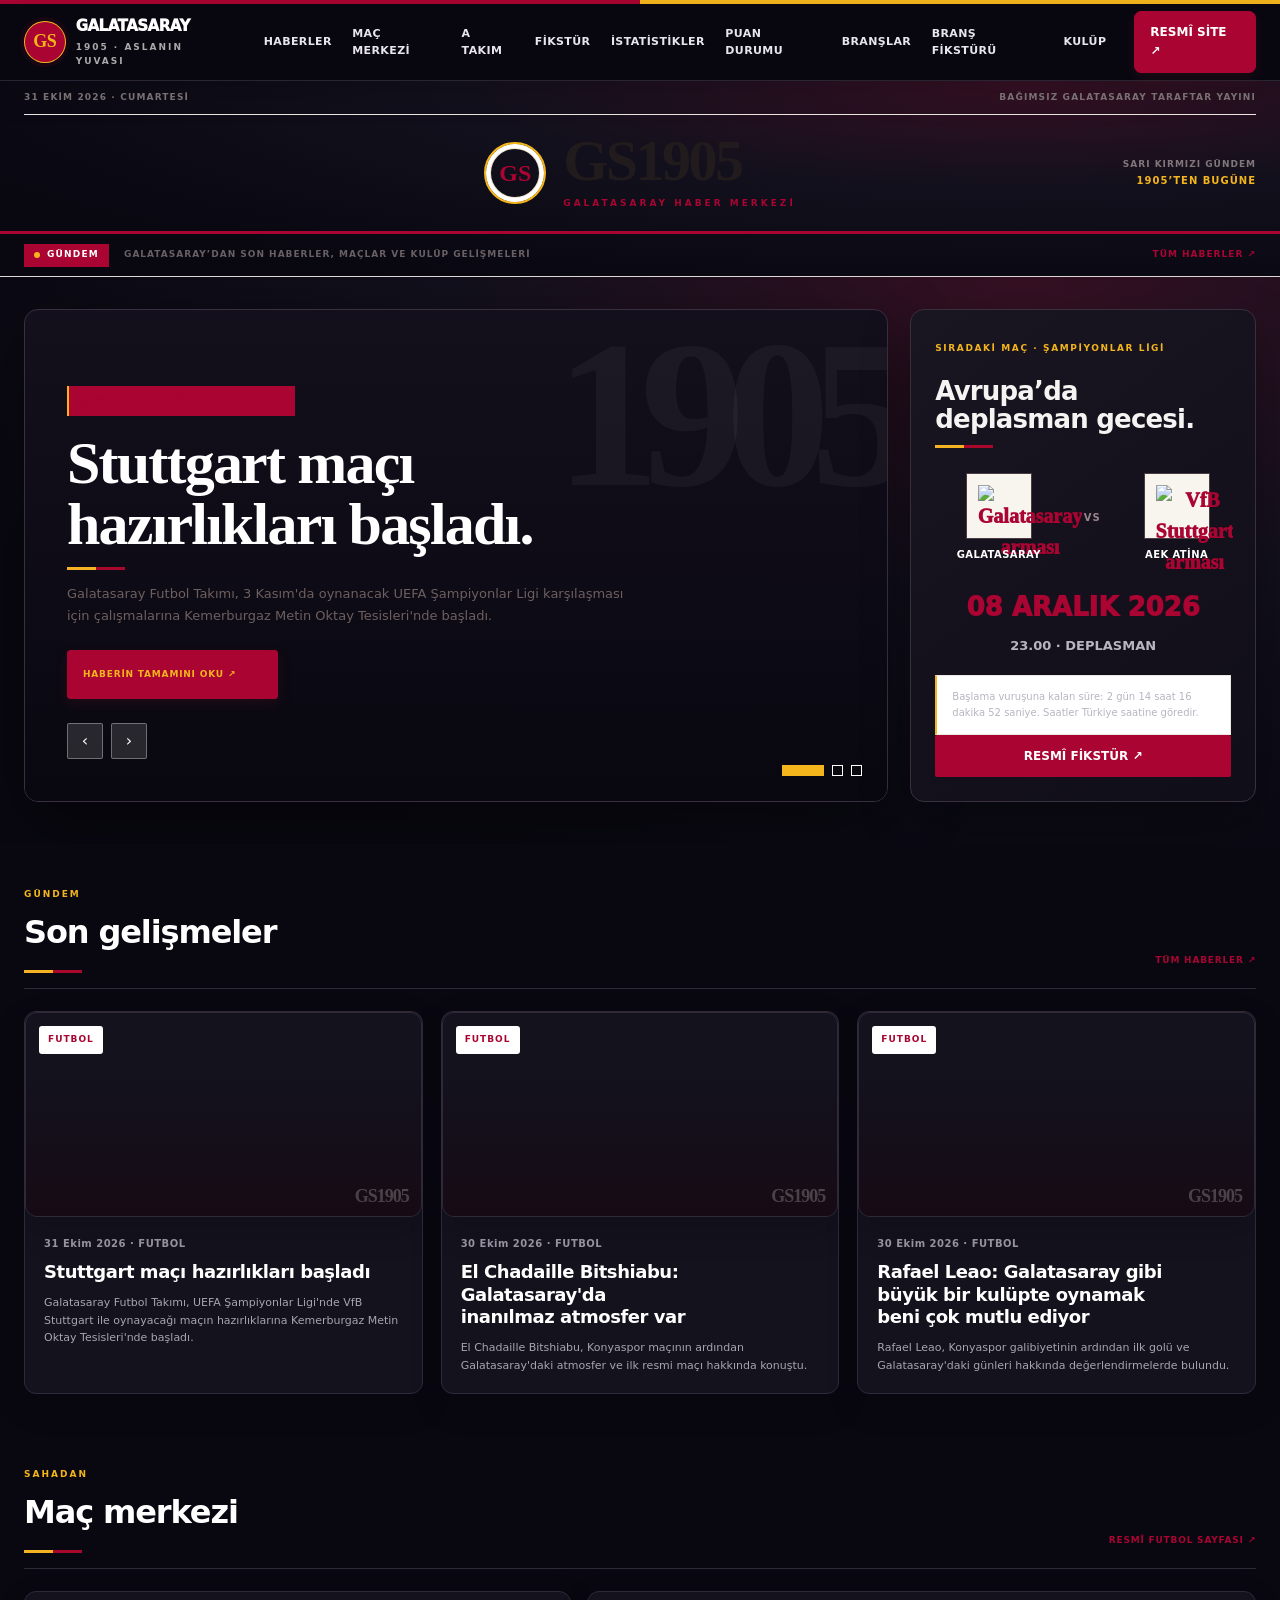
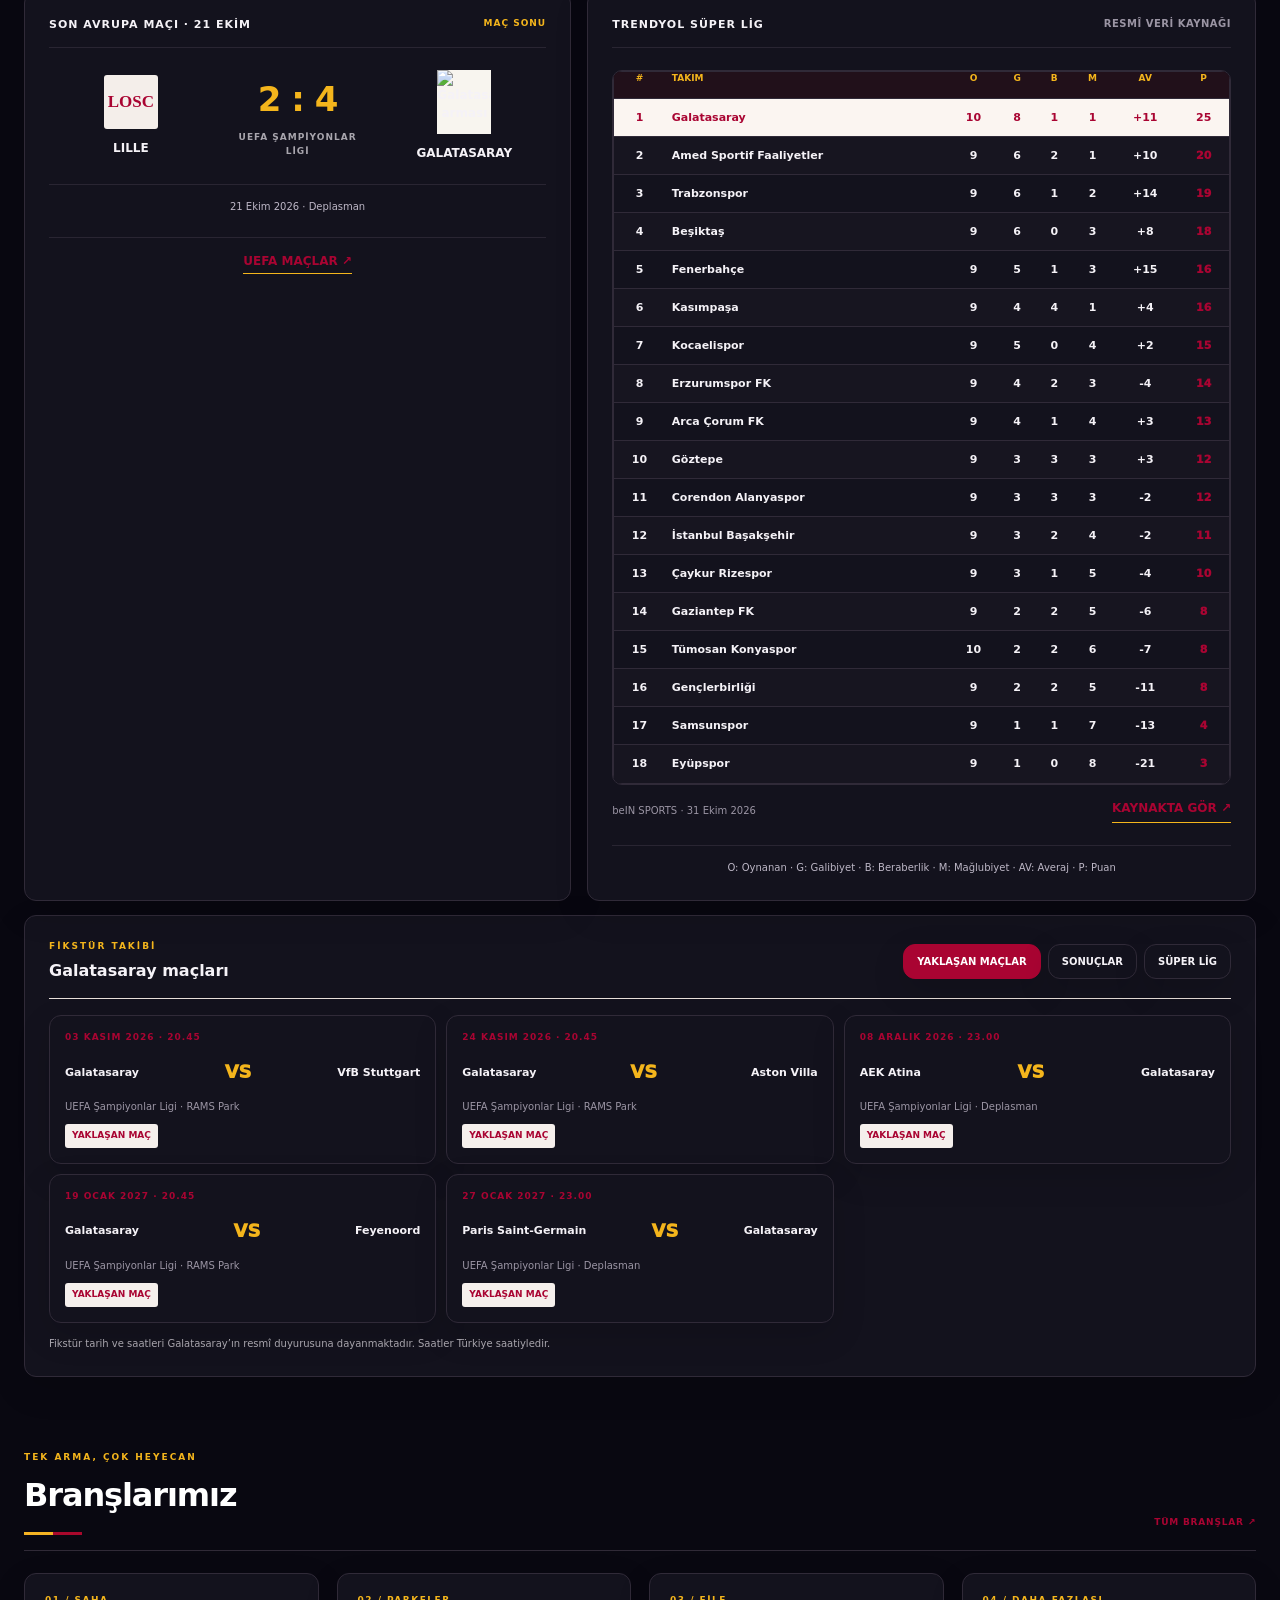
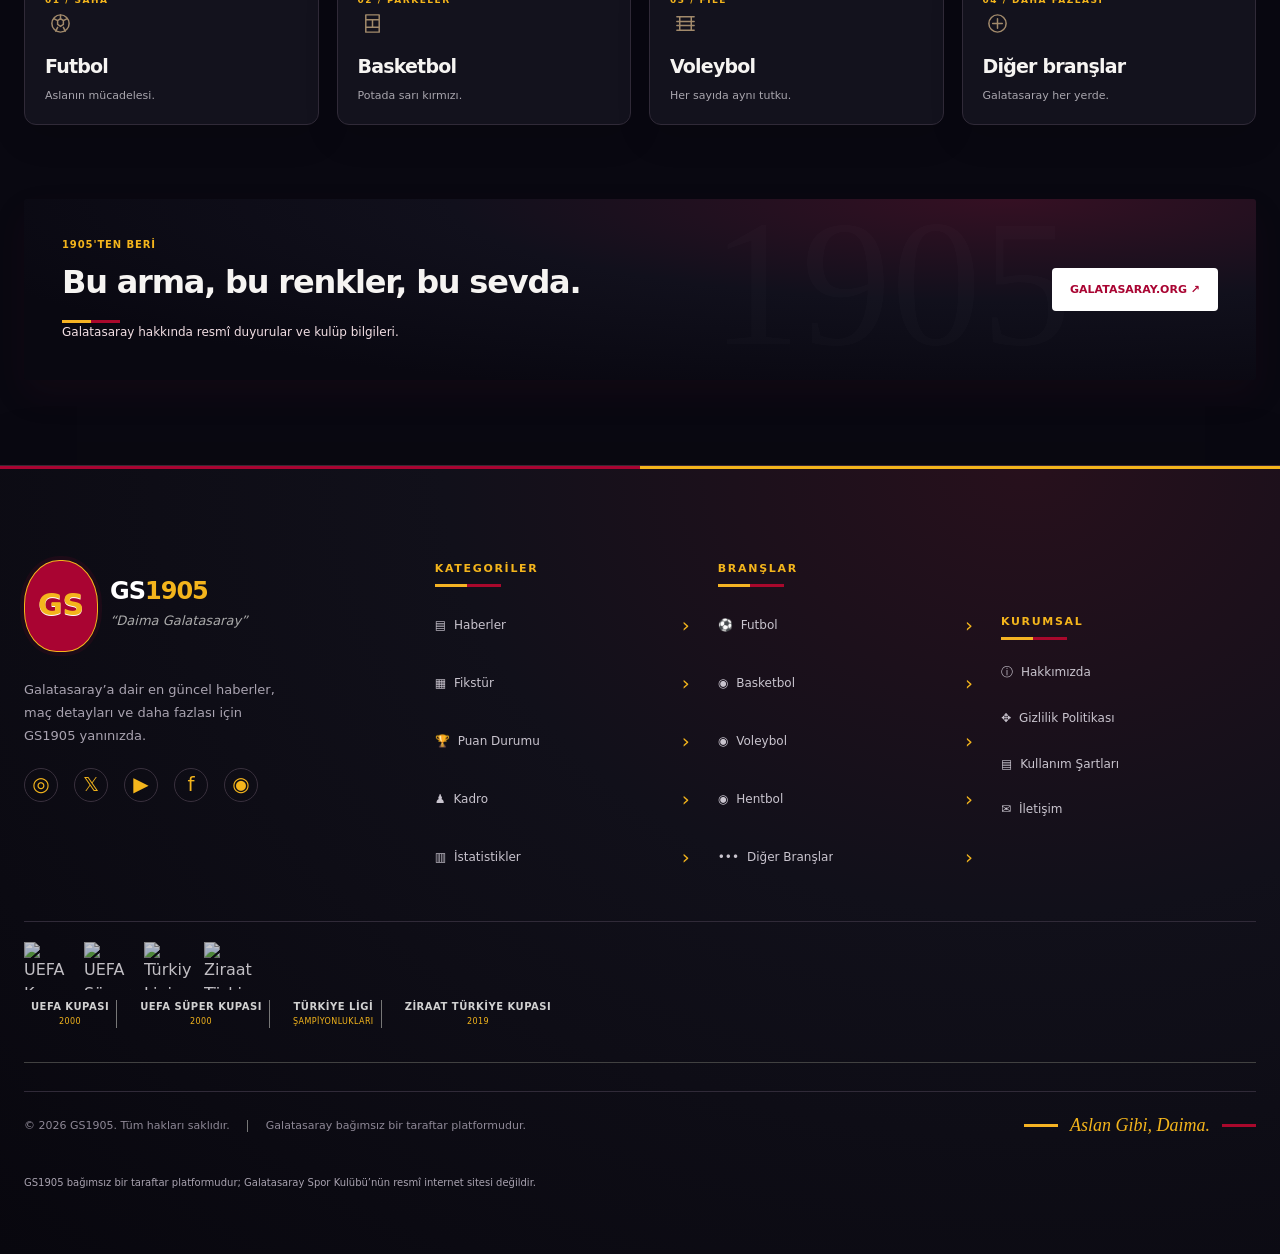
==== index.html @ fed5e421 "Apply complete GS1905 redesign styles" ====
<!doctype html>
<html lang="tr">
<head>
<meta charset="utf-8">
<meta name="viewport" content="width=device-width,initial-scale=1">
<meta name="theme-color" content="#8b1731">
<meta name="description" content="Galatasaray ruhunu modern bir dijital deneyimle keşfet. Haberler, maç merkezi ve branşlar.">
<title>Galatasaray | Aslanın Yuvası</title>
<style>
:root{--red:#8b1731;--red2:#651025;--gold:#c7a45b;--ink:#171717;--muted:#777;--line:#ece8e5;--paper:#fff;--soft:#f7f5f3;--max:1180px}
*{box-sizing:border-box}html{scroll-behavior:smooth}body{margin:0;background:var(--paper);color:var(--ink);font-family:Inter,ui-sans-serif,system-ui,-apple-system,"Segoe UI",sans-serif}a{color:inherit;text-decoration:none}button{font:inherit}.topline{height:4px;background:linear-gradient(90deg,var(--red) 0 50%,var(--gold) 50%)}.wrap{width:min(var(--max),calc(100% - 44px));margin:auto}
header{position:sticky;top:0;z-index:20;background:#ffffffed;backdrop-filter:blur(14px);border-bottom:1px solid var(--line)}.nav{height:82px;display:flex;align-items:center;justify-content:space-between;gap:28px}.brand{display:flex;align-items:center;gap:12px;font-weight:900;letter-spacing:-.7px}.crest{width:48px;height:48px;border:2px solid var(--gold);border-radius:50%;display:grid;place-items:center;color:var(--red);font-family:Georgia,serif;font-size:18px;font-weight:bold;background:#fffaf0;box-shadow:inset 0 0 0 3px white}.brand small{display:block;font-size:9px;letter-spacing:2px;color:var(--muted);font-weight:700;margin-top:2px}.links{display:flex;gap:26px;align-items:center;font-size:13px;font-weight:750}.links a{transition:.2s}.links a:hover{color:var(--red)}.nav-cta{background:var(--red);color:white;padding:12px 17px;border-radius:4px;font-size:12px;font-weight:800}.menu{display:none;background:none;border:0;font-size:25px;color:var(--red)}
.hero{padding:26px 0 42px;background:linear-gradient(180deg,#faf7f5 0%,#fff 100%)}.hero-grid{display:grid;grid-template-columns:minmax(0,1.72fr) minmax(300px,.78fr);gap:20px;align-items:stretch} .hero-main{min-height:560px;box-shadow:0 20px 50px #4a17201f;border-radius:8px;overflow:hidden;position:relative;background:#32101c;color:white;padding:0;display:flex;flex-direction:column;justify-content:flex-end}.hero-slide{position:absolute;inset:0;opacity:0;transition:opacity .55s ease;background-size:cover;background-position:center}.hero-slide.active{opacity:1;transform:scale(1)}.hero-slide:after{content:"";position:absolute;inset:0;background:linear-gradient(0deg,#18060feF 0%,#18060f55 58%,#18060f18 100%)}.hero-content{position:relative;z-index:2;padding:clamp(28px,4vw,54px);max-width:760px}.hero-content h1{font-size:clamp(38px,5.2vw,68px);line-height:.98;letter-spacing:-.055em;max-width:650px}.hero-content p{font-size:15px;line-height:1.8;max-width:570px;color:#f3e9eb}.hero-dots{position:absolute;z-index:3;right:24px;bottom:26px;display:flex;gap:8px}.hero-dot{width:24px;height:4px;border-radius:2px;border:1px solid #fff;background:transparent;border-radius:50%;padding:0;cursor:pointer}.hero-dot.active{width:42px;background:var(--gold);border-color:var(--gold)}.hero-controls{display:flex;gap:8px;margin-top:18px}.hero-control{background:#ffffff20;border:1px solid #ffffff55;color:white;border-radius:50%;width:34px;height:34px;cursor:pointer}.next-match-panel{background:linear-gradient(145deg,#fff8e9,#fff);border-radius:8px;padding:28px;display:flex;flex-direction:column;justify-content:space-between;min-height:510px;border:1px solid #eadfda;box-shadow:0 18px 50px #3515220c}.next-match-panel .match-badge{font-size:9px;font-weight:900;letter-spacing:1.6px;color:var(--red)}.next-match-panel h2{font-size:24px;line-height:1.1;margin:12px 0}.next-match-panel .versus{display:flex;align-items:center;justify-content:space-around;text-align:center;margin:24px 0}.next-match-panel .versus strong{display:block;font-size:12px;margin-top:8px}.next-match-panel .club-mark{width:70px;height:70px;border-radius:50%;background:white;border:1px solid #e6d7d1;display:grid;place-items:center;color:var(--red);font-weight:950;font-family:Georgia,serif;font-size:20px;margin:auto;padding:10px}.club-mark img{width:100%;height:100%;object-fit:contain}.match-team-logo{width:64px;height:64px;object-fit:contain;display:block;margin:0 auto 10px}.match-team-logo.galatasaray{width:54px}.table-source{display:flex;align-items:center;justify-content:space-between;gap:10px;margin-top:14px;font-size:10px;color:var(--muted)}.table-scroll{overflow-x:auto}.standings-table{width:100%;border-collapse:collapse;white-space:nowrap;font-size:11px}.standings-table th{padding:0 7px 12px;text-align:center;color:var(--muted);font-size:9px}.standings-table th:nth-child(2),.standings-table td:nth-child(2){text-align:left}.standings-table td{padding:10px 7px;border-top:1px solid var(--line);text-align:center;font-weight:700}.standings-table tr.gs-row td{background:#fbf5f1;color:var(--red);font-weight:900}.standings-table td:last-child{font-weight:950;color:var(--red)}.branch-icon{width:30px;height:30px;display:grid;place-items:center;color:#a28a6b;margin-bottom:6px}.branch-icon svg{width:23px;height:23px;stroke:currentColor;fill:none;stroke-width:1.55;stroke-linecap:round;stroke-linejoin:round}.next-match-panel .versus b{font-size:12px;color:var(--muted)}.countdown-note{background:white;border-radius:5px;padding:13px;font-size:11px;color:var(--muted);line-height:1.6}.next-match-panel .more{align-self:flex-start}.hero-main:before{content:"1905";position:absolute;right:-20px;top:-62px;font-family:Georgia,serif;font-size:260px;font-weight:900;color:#ffffff0b;letter-spacing:-20px;z-index:1;pointer-events:none}.eyebrow{font-size:10px;letter-spacing:2px;text-transform:uppercase;color:var(--gold);font-weight:900}.hero h1{font-size:clamp(34px,5vw,60px);line-height:.98;letter-spacing:-2px;margin:16px 0}.hero p{color:#f0e8e9;line-height:1.7;max-width:510px;font-size:14px}.pill{display:inline-block;border:1px solid #ffffff55;padding:8px 12px;border-radius:3px;font-size:10px;font-weight:800;letter-spacing:1px}.hero-side{display:grid;grid-template-rows:1fr 1fr;gap:18px}.side-card{border-radius:8px;padding:25px;background:var(--soft);display:flex;flex-direction:column;justify-content:space-between;min-height:210px;position:relative;overflow:hidden}.side-card.dark{background:#f2e9e5}.side-card:after{content:"";position:absolute;width:150px;height:150px;border:1px solid #c7a45b55;border-radius:50%;right:-38px;bottom:-55px;box-shadow:0 0 0 18px #c7a45b0b,0 0 0 38px #c7a45b08}.side-card h3{font-size:23px;line-height:1.1;max-width:240px;margin:12px 0}.arrow{font-size:22px;color:var(--red);position:relative;z-index:1}
.section{padding:48px 0}.section.soft{background:var(--soft)}.section-head{display:flex;align-items:end;justify-content:space-between;margin-bottom:22px;gap:20px}.kicker{font-size:10px;letter-spacing:2px;color:var(--red);font-weight:900;text-transform:uppercase}.section h2{font-size:clamp(27px,3vw,36px);letter-spacing:-1.3px;margin:8px 0 0}.more{font-size:12px;font-weight:850;color:var(--red);border-bottom:1px solid var(--gold);padding-bottom:5px}
.news-grid{display:grid;grid-template-columns:1.35fr 1fr 1fr;gap:20px}.news-card:first-child .news-art{height:250px}.news-art{height:205px}.news-card{border:1px solid var(--line);border-radius:7px;overflow:hidden;background:white;transition:transform .2s,box-shadow .2s}.news-card:hover{transform:translateY(-4px);box-shadow:0 14px 30px #1c11100c}.news-art{height:190px;background-size:cover;background-position:center;position:relative;display:flex;align-items:center;justify-content:center;overflow:hidden}.news-art.gold{background:linear-gradient(135deg,#30251b,#9b7741)}.news-art.light{background:linear-gradient(135deg,#eee9e2,#d9cfc2)}.news-art:before{content:"";position:absolute;inset:0;background:linear-gradient(0deg,#18060f99,transparent 70%)}.news-art span{position:absolute;left:17px;top:16px;background:white;color:var(--red);padding:7px 9px;font-size:9px;font-weight:900;letter-spacing:1px}.news-copy{padding:19px}.meta{font-size:10px;color:var(--muted);font-weight:750;letter-spacing:.5px}.news-copy h3{font-size:18px;line-height:1.25;margin:10px 0 12px;letter-spacing:-.4px}.news-copy p{font-size:12px;color:var(--muted);line-height:1.6;margin:0}
.match-wrap{display:grid;grid-template-columns:1fr 1fr;gap:20px}.match-card{padding:28px}.match-card{background:#fff;border:1px solid var(--line);border-radius:8px;padding:24px}.match-title{display:flex;justify-content:space-between;align-items:center;margin-bottom:22px}.match-title strong{font-size:13px}.live-label{font-size:9px;color:var(--red);font-weight:900;letter-spacing:1px}.teams{display:flex;align-items:center;justify-content:space-around;text-align:center;gap:12px}.team{width:33%;font-size:12px;font-weight:850}.team-mark{width:54px;height:54px;margin:0 auto 10px;border-radius:50%;background:#f5eeee;border:1px solid #eadfe0;display:grid;place-items:center;color:var(--red);font-family:Georgia,serif;font-weight:900;font-size:17px}.score{text-align:center;font-size:30px;font-weight:900;letter-spacing:2px}.score small{display:block;font-size:9px;letter-spacing:1px;color:var(--muted);margin-top:5px}.match-foot{border-top:1px solid var(--line);margin-top:22px;padding-top:14px;text-align:center;font-size:10px;color:var(--muted)}.table{width:100%;border-collapse:collapse;font-size:12px}.table th{text-align:left;color:var(--muted);font-size:9px;letter-spacing:1px;padding:0 8px 12px}.table td{padding:12px 8px;border-top:1px solid var(--line);font-weight:700}.table td:last-child,.table th:last-child{text-align:right}.table tr:first-of-type td{color:var(--red)}.table .club{display:flex;align-items:center;gap:9px}.mini-crest{width:23px;height:23px;border-radius:50%;background:#f5e9eb;color:var(--red);display:grid;place-items:center;font-size:9px;font-weight:900}
.branches{display:grid;grid-template-columns:repeat(4,1fr);gap:14px}.branch{padding:25px;border:1px solid var(--line);border-radius:16px;background:#fff;min-height:150px;display:flex;flex-direction:column;justify-content:space-between}.branch .num{font-size:11px;color:var(--gold);font-weight:900;letter-spacing:1px}.branch h3{font-size:20px;margin:18px 0 5px}.branch p{font-size:11px;color:var(--muted);margin:0}
.banner{background:var(--red);color:#fff;padding:40px;border-radius:8px;display:flex;align-items:center;justify-content:space-between;gap:20px;position:relative;overflow:hidden}.banner:after{content:"1905";position:absolute;right:15%;top:-55px;font-family:Georgia,serif;font-size:180px;color:#ffffff0b}.banner h2{font-size:clamp(25px,4vw,38px);margin:8px 0;letter-spacing:-1px}.banner p{color:#f2dfe4;font-size:12px;margin:0}.banner a{position:relative;z-index:1;background:white;color:var(--red);padding:13px 18px;border-radius:4px;font-size:11px;font-weight:900;white-space:nowrap}
footer{background:#171416;color:#fff;padding:38px 0 22px}.footer-top{display:flex;justify-content:space-between;gap:30px;align-items:center;padding-bottom:28px;border-bottom:1px solid #ffffff20}.footer-brand{font-weight:900;font-size:19px}.footer-brand small{display:block;color:#b7aeb1;font-size:9px;letter-spacing:2px;margin-top:5px}.footer-links{display:flex;gap:20px;flex-wrap:wrap;font-size:11px;color:#d4cdd0}.copyright{display:flex;justify-content:space-between;gap:20px;padding-top:18px;color:#968d91;font-size:10px}.disclaimer{color:#b9aeb2;font-size:9px;max-width:700px;line-height:1.6;margin-top:12px}
@media(max-width:800px){.hero-grid{grid-template-columns:1fr}.hero-main,.next-match-panel{min-height:360px}.links{display:none;position:absolute;top:82px;left:0;right:0;background:white;padding:20px 24px;border-bottom:1px solid var(--line);flex-direction:column;align-items:flex-start}.links.open{display:flex}.menu{display:block}.nav-cta{display:none}.hero-grid{grid-template-columns:1fr}.hero-main{min-height:390px;padding:28px}.hero-side{grid-template-columns:1fr 1fr;grid-template-rows:auto}.side-card{min-height:175px;padding:18px}.news-grid{grid-template-columns:1fr 1fr}.news-card:first-child{grid-column:span 2}.match-wrap{grid-template-columns:1fr}.branches{grid-template-columns:1fr 1fr}.banner{align-items:flex-start;flex-direction:column}.footer-top,.copyright{flex-direction:column;align-items:flex-start}}
@media(max-width:480px){.wrap{width:min(100% - 28px,var(--max))}.nav{height:70px}.links{top:70px}.hero{padding-top:24px}.hero-main{min-height:380px;padding:23px}.hero h1{font-size:39px}.hero-side{grid-template-columns:1fr}.side-card{min-height:145px}.section{padding:36px 0}.news-grid{grid-template-columns:1fr}.news-card:first-child{grid-column:auto}.news-art{height:170px}.branches{gap:9px}.branch{padding:17px;min-height:135px}.branch h3{font-size:17px}.match-card{padding:18px}.banner{padding:27px}.footer-links{gap:13px}}

.match-schedule{margin-top:18px;background:#fff;border:1px solid var(--line);border-radius:8px;padding:22px}
.schedule-head{display:flex;justify-content:space-between;align-items:center;gap:12px;margin-bottom:16px}
.schedule-tabs{display:flex;gap:7px;flex-wrap:wrap}
.schedule-tab{border:1px solid var(--line);background:#fff;color:var(--muted);padding:9px 13px;border-radius:4px;font-size:10px;font-weight:850;cursor:pointer}
.schedule-tab.active{background:var(--red);border-color:var(--red);color:#fff}
.fixture-list{display:grid;grid-template-columns:repeat(3,1fr);gap:10px}
.fixture{border:1px solid var(--line);border-radius:6px;padding:15px;background:#fff}
.fixture-date{font-size:9px;letter-spacing:1px;color:var(--red);font-weight:900}
.fixture-teams{display:flex;align-items:center;justify-content:space-between;gap:8px;margin:13px 0;font-size:11px;font-weight:850}
.fixture-score{font-size:18px;font-weight:950;color:var(--red);white-space:nowrap}
.fixture-meta{font-size:10px;color:var(--muted);line-height:1.5}
.fixture-status{display:inline-block;margin-top:10px;padding:5px 7px;background:#f5efec;color:var(--red);font-size:9px;font-weight:900;border-radius:3px}
.schedule-note{font-size:10px;color:var(--muted);margin:13px 0 0;line-height:1.6}
@media(max-width:800px){.fixture-list{grid-template-columns:1fr 1fr}}
@media(max-width:480px){.match-schedule{padding:16px}.schedule-head{align-items:flex-start;flex-direction:column}.fixture-list{grid-template-columns:1fr}}



/* GS1905 shared visual system */
:root{--red:#86172f;--red2:#5f1023;--gold:#c5a15a;--ink:#191719;--muted:#777176;--line:#e9e4e1;--soft:#f7f4f2;--paper:#fff;--max:1180px}
html{scroll-behavior:smooth;scroll-padding-top:92px}
body{font-family:Inter,ui-sans-serif,system-ui,-apple-system,"Segoe UI",sans-serif;letter-spacing:-.01em;-webkit-font-smoothing:antialiased}
a{transition:color .18s ease,border-color .18s ease,background .18s ease}
a:focus-visible,button:focus-visible,input:focus-visible{outline:3px solid #c5a15a88;outline-offset:3px}
::selection{background:#86172f;color:#fff}
.topline,.top{height:4px;background:linear-gradient(90deg,#86172f 0 50%,#c5a15a 50% 100%)}
header{background:#ffffffed;backdrop-filter:blur(16px);-webkit-backdrop-filter:blur(16px);border-bottom:1px solid var(--line);box-shadow:0 5px 22px #21151a08}
.brand{color:var(--red);letter-spacing:-.45px}
.brand small{font-size:9px;letter-spacing:2.1px;color:#898187;font-weight:800}
.back,.source,.more,.read,.view{color:var(--red)}
.back:hover,.source:hover,.more:hover,.read:hover,.view:hover{color:var(--red2)}
.hero{position:relative;isolation:isolate;overflow:hidden}
.hero:after{content:"";position:absolute;right:-115px;top:-155px;width:310px;height:310px;border:1px solid #c5a15a30;border-radius:50%;box-shadow:0 0 0 24px #c5a15a0a,0 0 0 50px #c5a15a08;pointer-events:none;z-index:-1}
.hero h1{font-weight:900;letter-spacing:-.045em}
.eyebrow{font-weight:900;letter-spacing:2.1px}
.card,.panel,.match,.fact,.feature-main,.news-card,.pending{border-color:var(--line);box-shadow:0 5px 18px #1b101008}
.card,.panel,.match,.fact,.feature-main,.news-card{border-radius:9px}
.card,.news-card{transition:transform .22s ease,box-shadow .22s ease,border-color .22s ease}
.card:hover,.news-card:hover{transform:translateY(-3px);box-shadow:0 14px 32px #1b101012;border-color:#d7c6a9}
button,.tab,.filters button,.search,input{font-family:inherit}
button,.tab,.filters button{transition:background .18s ease,color .18s ease,border-color .18s ease}
.tab.active,.filters button.active{background:var(--red);border-color:var(--red)}
.section{scroll-margin-top:90px}
footer{background:#181518;color:#c7bdc1;border-top:3px solid #c5a15a}
footer a{color:#f4ecef}footer a:hover{color:#dfc17f}
@media(max-width:620px){.wrap{width:calc(100% - 28px)}.hero:after{width:190px;height:190px;right:-95px;top:-95px}.back{font-size:10px}}
@media(prefers-reduced-motion:reduce){html{scroll-behavior:auto}*,*:before,*:after{transition:none!important;animation:none!important}}


/* GS1905 refinement pass · spacing, responsive rhythm and interaction states */
:root{--gs-shadow:0 12px 34px rgba(34,18,24,.075)}
img{max-width:100%}
button,a{-webkit-tap-highlight-color:transparent}
button:disabled{opacity:.55;cursor:not-allowed}
main{min-width:0}
section,article,aside{min-width:0}
p{ text-wrap:pretty }
h1,h2,h3{ text-wrap:balance }
.card:focus-within,.news-card:focus-visible{outline:3px solid #c5a15a88;outline-offset:3px}
@media(max-width:760px){
  .navlinks{overscroll-behavior-x:contain}
  .navlinks a{min-height:36px;display:inline-flex;align-items:center}
}
@media(max-width:480px){
  .section-head{align-items:flex-start;flex-direction:column}
  .section-head .more{margin-top:2px}
  table{font-variant-numeric:tabular-nums}
}

/* 1 · Ana sayfa hiyerarşisi */
.hero{padding-top:42px;padding-bottom:38px}
.hero-grid{align-items:stretch;gap:20px}
.hero-main{min-height:490px;border-radius:12px;box-shadow:0 18px 45px #210b171f}
.hero-slide{background-position:center 42%}
.hero-slide:after{background:linear-gradient(0deg,rgba(19,5,12,.94) 0%,rgba(19,5,12,.42) 52%,rgba(19,5,12,.08) 100%)}
.hero-content{padding:clamp(24px,4vw,44px);max-width:720px}
.hero h1{max-width:620px;font-size:clamp(38px,5.5vw,66px);line-height:.99}
.hero p{font-size:14px;max-width:540px}
.hero-side{gap:20px}
.next-match-panel{border-radius:12px;box-shadow:0 12px 30px #5d18200c}
.side-card,.match-card,.match-schedule,.branch{box-shadow:0 8px 24px #20111608}
.section{padding-top:58px;padding-bottom:58px}
.section-head{margin-bottom:26px}
.section h2{font-weight:900}
.banner{border-radius:12px;box-shadow:0 15px 34px #5b10251a}
@media(max-width:800px){.hero{padding-top:28px}.hero-main{min-height:410px}.next-match-panel{min-height:350px}}
@media(max-width:480px){.hero{padding-top:20px}.hero-main{min-height:390px}.hero-content{padding:22px}.hero h1{font-size:clamp(34px,10vw,43px)}.section{padding-top:40px;padding-bottom:40px}}
/* 2 · Mobil menü */
@media(max-width:800px){
 header .nav{position:relative}
 .links{top:100%;z-index:30;max-height:calc(100dvh - 80px);overflow:auto;box-shadow:0 16px 25px #20111612;border-radius:0 0 10px 10px}
 .links.open{display:grid;grid-template-columns:1fr 1fr;gap:0 18px}
 .links a{padding:13px 4px;border-bottom:1px solid var(--line);width:100%}
 .menu{width:42px;height:42px;border:1px solid var(--line);border-radius:7px;background:#fff;display:grid;place-items:center;font-size:22px}
 .menu[aria-expanded="true"]{background:var(--red);color:#fff;border-color:var(--red)}
}
@media(max-width:480px){.links.open{grid-template-columns:1fr 1fr}.links{padding:12px 20px}}
/* 3 · Haber kartları */
.news-grid{gap:20px;align-items:stretch}
.news-card{display:flex;flex-direction:column;min-height:100%;border-radius:10px;box-shadow:0 8px 24px #20111608}
.news-art{height:210px;background-color:#eee8e3;background-image:linear-gradient(135deg,#f1ece7,#ddd2c8);background-position:center;background-size:cover}
.news-art:after{content:"GS1905";position:absolute;right:12px;bottom:9px;color:#ffffffaa;font:900 24px Georgia,serif;letter-spacing:-1px}
.news-art span{z-index:1;border-radius:3px}
.news-copy{display:flex;flex:1;flex-direction:column;padding:20px}
.news-copy h3{font-size:clamp(17px,1.6vw,20px);line-height:1.3}
.news-copy p{display:-webkit-box;-webkit-line-clamp:3;-webkit-box-orient:vertical;overflow:hidden}
.news-card:focus-visible{outline-offset:4px}
@media(max-width:800px){.news-art{height:180px}}
@media(max-width:480px){.news-grid{gap:14px}.news-card:first-child{grid-column:auto}.news-art{height:190px}.news-copy{padding:17px}}
/* 4 · Kontroller ve hareket tercihleri */
.hero-control,.hero-dot,.schedule-tab{touch-action:manipulation}
.hero-dot{width:11px;height:11px}
.hero-control:hover{background:#ffffff38}
.schedule-tab:focus-visible{outline-offset:2px}
@media(prefers-reduced-motion:reduce){.hero-slide{transition:none}.news-card:hover{transform:none}}

.editorial-ribbon{padding:0 0 18px}.ribbon-grid{display:grid;grid-template-columns:repeat(4,1fr);gap:12px}.ribbon-grid>div{display:flex;align-items:center;gap:12px;padding:17px 18px;border:1px solid var(--line);border-radius:13px;background:#fff}.ribbon-grid .ui-icon{color:var(--red);width:23px;height:23px}.ribbon-grid strong{display:block;font-size:11px;letter-spacing:1px}.ribbon-grid span{display:block;font-size:10px;color:var(--muted);margin-top:3px}.hero-main{box-shadow:0 20px 55px #24101824}.news-card:first-child{grid-row:span 1}.news-card:first-child h3{font-size:23px}.match-card{box-shadow:0 10px 35px #25131a08}@media(max-width:800px){.hero-grid{grid-template-columns:1fr}.next-match-panel{min-height:380px}.ribbon-grid{grid-template-columns:repeat(2,1fr)}}@media(max-width:560px){.hero-main{min-height:460px}.hero-content{padding:25px}.ribbon-grid{gap:8px}.ribbon-grid>div{padding:13px 10px}.news-grid{grid-template-columns:1fr}.news-card:first-child .news-art{height:210px}.branches{grid-template-columns:repeat(2,1fr)}}

/* GS1905 · Editorial homepage redesign — sports magazine + club hub + football newsroom */
:root{--editorial:#f6f2ef;--editorial-ink:#21191d;--editorial-line:#e8dfda;--editorial-red:#86172f}
body{background:#fff;color:var(--editorial-ink)}
header .nav{height:76px}
.brand{gap:14px}
.brand .crest{width:50px;height:50px}
.edition-bar{background:#21191d;color:#fff}
.edition-inner{height:38px;display:flex;align-items:center;justify-content:space-between;gap:18px;font-size:9px;letter-spacing:1.4px;font-weight:850}
.edition-label{display:flex;align-items:center;gap:9px;color:#fff}
.edition-label i{display:inline-block;width:7px;height:7px;background:#c5a15a;border-radius:50%;box-shadow:0 0 0 4px #c5a15a22}
.edition-note{color:#c8bbc0}
.edition-inner>a{color:#e6c982}
.edition-inner>a b{font-size:13px;margin-left:5px}
.hero{padding:26px 0 32px;background:linear-gradient(180deg,#f6f2ef 0%,#fff 100%)}
.hero-grid{grid-template-columns:minmax(0,1.8fr) minmax(285px,.72fr);gap:16px}
.hero-main{min-height:550px;border-radius:4px;box-shadow:none}
.hero-slide{background-position:center 38%}
.hero-slide:after{background:linear-gradient(0deg,rgba(18,5,11,.94) 0%,rgba(18,5,11,.50) 43%,rgba(18,5,11,.06) 100%)}
.hero-content{padding:clamp(28px,4.5vw,58px);max-width:780px}
.hero-content .eyebrow{display:inline-flex;background:#86172f;padding:9px 12px;color:#fff;font-size:9px;letter-spacing:1.6px}
.hero h1{font-size:clamp(44px,6.3vw,78px);max-width:700px;line-height:.93;letter-spacing:-.065em;margin:18px 0}
.hero-content p{font-size:14px;max-width:540px;line-height:1.8;color:#f2e8eb}
.hero-content .pill{display:inline-flex;align-items:center;gap:12px;background:#fff;color:#21191d;border:0;border-radius:0;padding:14px 17px;margin-top:10px}
.hero-content .pill:after{content:"↗";font-size:15px;color:var(--red)}
.hero-controls{margin-top:24px}
.hero-control{border-radius:0;width:42px;height:38px}
.hero-dots{right:28px;bottom:30px}
.next-match-panel{min-height:550px;border:0;border-radius:4px;background:#eee6e1;padding:28px 25px;box-shadow:none;position:relative;overflow:hidden}
.next-match-panel:after{content:"1905";position:absolute;right:-15px;bottom:70px;font:900 105px Georgia,serif;color:#86172f09;pointer-events:none}
.next-match-panel>div,.next-match-panel>a{position:relative;z-index:1}
.next-match-panel .match-badge{display:inline-flex;background:#fff;padding:8px 10px;font-size:9px}
.next-match-panel h2{font-size:clamp(27px,2.6vw,36px);letter-spacing:-1.5px;line-height:1.02;margin:22px 0}
.next-match-panel .versus{margin:32px 0}
.next-match-panel .club-mark{width:76px;height:76px;border:0;border-radius:0;background:#fff;padding:13px}
.next-match-panel .versus b{font-size:10px;letter-spacing:1px;color:#9a858c}
.next-match-panel .more{border-bottom:0;background:#21191d;color:#fff;padding:12px 14px;align-self:stretch;text-align:center}
.countdown-note{border-left:2px solid var(--gold);border-radius:0;background:#fff;padding:13px 15px;color:#64575d}
.section{padding:68px 0}
.section-head{align-items:end;margin-bottom:28px;padding-bottom:16px;border-bottom:1px solid var(--editorial-line)}
.section-head>div{display:flex;align-items:baseline;gap:15px;flex-wrap:wrap}
.section-head .kicker{font-size:9px;letter-spacing:2px}
.section h2{font-size:clamp(30px,4vw,44px);letter-spacing:-2px;margin:0;font-weight:950}
.section-head .more{font-size:10px;letter-spacing:1px;border:0}
.news-grid{grid-template-columns:minmax(0,1.28fr) minmax(300px,.72fr);grid-template-rows:repeat(2,minmax(190px,auto));gap:14px}
.news-card{display:flex;flex-direction:row;min-height:190px;border:1px solid var(--editorial-line);border-radius:3px;box-shadow:none;overflow:hidden}
.news-card:first-child{grid-row:1 / span 2;display:flex;flex-direction:column}
.news-card:first-child .news-art{width:100%;height:340px;min-height:340px;flex:none}
.news-card:first-child .news-copy{padding:25px 27px}
.news-card:first-child .news-copy h3{font-size:clamp(24px,3vw,34px);line-height:1.08;letter-spacing:-1.2px;max-width:600px}
.news-card .news-art{width:39%;height:auto;min-height:190px;flex:0 0 39%;position:relative}
.news-card .news-copy{padding:19px 20px;display:flex;flex-direction:column;justify-content:center;min-width:0}
.news-card .news-copy h3{font-size:18px;line-height:1.17;letter-spacing:-.6px}
.news-card .news-copy p{font-size:11px;display:-webkit-box;-webkit-line-clamp:3;-webkit-box-orient:vertical;overflow:hidden}
.news-art span{left:13px;top:13px}
.news-card:hover{transform:translateY(-2px);box-shadow:0 12px 28px #21191d10}
.section.soft{background:#f6f2ef}
.match-wrap{grid-template-columns:.88fr 1.12fr;gap:14px}
.match-card{border-radius:3px;padding:27px;border:1px solid var(--editorial-line);box-shadow:none}
.match-title{padding-bottom:15px;border-bottom:1px solid var(--editorial-line)}
.match-title strong{font-size:11px;letter-spacing:1px}
.score{font-size:38px;letter-spacing:-1px}
.team-mark{border-radius:0;background:#f4eeea;border:0}
.match-schedule{margin-top:14px;border-radius:3px;padding:24px;border:1px solid var(--editorial-line);box-shadow:none}
.schedule-head{padding-bottom:15px;border-bottom:1px solid var(--editorial-line)}
.schedule-head .kicker{font-size:9px}
.fixture-list{gap:10px}
.fixture{border-radius:3px;background:#faf8f6}
.branches{gap:12px}
.branch{border-radius:3px;padding:22px;min-height:165px;box-shadow:none}
.branch .num{font-size:9px;letter-spacing:1.5px}
.branch h3{font-size:23px;letter-spacing:-.8px}
.banner{border-radius:3px;padding:48px;background:#86172f}
footer{border-top:0}
@media(max-width:800px){
 .edition-note{display:none}
 .hero-grid{grid-template-columns:1fr}
 .hero-main{min-height:470px}
 .next-match-panel{min-height:400px}
 .news-grid{grid-template-columns:1fr 1fr;grid-template-rows:auto}
 .news-card:first-child{grid-column:1 / -1;grid-row:auto;display:grid;grid-template-columns:1.05fr .95fr}
 .news-card:first-child .news-art{height:auto;min-height:270px}
 .news-card:first-child .news-copy{padding:22px}
 .news-card:not(:first-child){flex-direction:column}
 .news-card:not(:first-child) .news-art{width:100%;height:160px;min-height:160px;flex:none}
 .match-wrap{grid-template-columns:1fr}
}
@media(max-width:520px){
 .edition-inner{height:34px;font-size:8px}
 .hero{padding-top:15px}
 .hero-main{min-height:430px}
 .hero-content{padding:23px}
 .hero h1{font-size:clamp(39px,12vw,53px)}
 .hero-content p{font-size:12px}
 .next-match-panel{min-height:370px;padding:23px}
 .section{padding:44px 0}
 .section-head{align-items:flex-start;flex-direction:column;gap:10px}
 .section-head>div{display:block}
 .section h2{margin-top:7px}
 .news-grid{grid-template-columns:1fr;gap:11px}
 .news-card:first-child{grid-column:auto;display:flex;flex-direction:column}
 .news-card:first-child .news-art{height:220px;min-height:220px}
 .news-card:first-child .news-copy{padding:19px}
 .news-card:first-child .news-copy h3{font-size:25px}
 .news-card:not(:first-child){flex-direction:row}
 .news-card:not(:first-child) .news-art{width:36%;min-height:145px;height:auto;flex:0 0 36%}
 .news-card:not(:first-child) .news-copy{padding:13px}
 .news-card:not(:first-child) .news-copy h3{font-size:15px}
 .news-card .news-copy p{display:none}
 .match-card{padding:18px}
 .branches{grid-template-columns:1fr 1fr}
 .branch{padding:16px;min-height:145px}
 .branch h3{font-size:18px}
 .banner{padding:28px}
}

/* GS1905 · Premium sports platform redesign */
:root{--red:#8a1732;--red2:#641126;--gold:#b99a58;--ink:#211d20;--muted:#777178;--line:#e9e5e3;--soft:#f7f6f5;--max:1240px}
body{background:#fff;color:var(--ink);font-family:Inter,"Segoe UI",system-ui,sans-serif;letter-spacing:0}
.wrap{width:min(var(--max),calc(100% - 56px))}
header{background:rgba(255,255,255,.96);box-shadow:0 2px 14px rgba(25,15,19,.045);border-bottom:1px solid #eee}
header .nav{height:72px}
.brand{gap:10px;font-size:15px;letter-spacing:-.4px}
.brand .crest{width:42px;height:42px;border:1px solid #d9c69c;box-shadow:none;background:#fff}
.links{gap:22px;font-size:12px}
.links a{color:#4c4549}
.links a:hover{color:var(--red)}
.nav-cta{border-radius:3px;background:var(--red);padding:11px 15px}
.edition-bar{background:#f8f6f4;color:#766c70;border-bottom:1px solid #eee8e4}
.edition-inner{height:34px;font-size:9px;letter-spacing:1.1px}
.edition-label{color:var(--red)}
.edition-label i{width:6px;height:6px;box-shadow:none}
.edition-note{color:#82797d}
.edition-inner>a{color:var(--red)}
.hero{padding:28px 0 38px;background:#fff}
.hero:after{display:none}
.hero-grid{grid-template-columns:minmax(0,1.7fr) minmax(290px,.78fr);gap:18px}
.hero-main{min-height:470px;border-radius:3px;box-shadow:none;background:#25151b}
.hero-slide{background-position:center 38%}
.hero-slide:after{background:linear-gradient(0deg,rgba(15,7,10,.88),rgba(15,7,10,.16) 72%)}
.hero-main:before{font-size:210px;right:-8px;top:-58px;color:#fff08}
.hero-content{padding:clamp(26px,4vw,46px);max-width:690px}
.hero-content .eyebrow{background:transparent;border-left:2px solid var(--gold);padding:4px 0 4px 10px;color:#e4c987;font-size:9px}
.hero h1{font-size:clamp(39px,5vw,62px);line-height:1;letter-spacing:-.052em;margin:17px 0 12px}
.hero-content p{font-size:13px;line-height:1.7;color:#eee5e8;max-width:500px}
.hero-content .pill{background:#fff;color:var(--red);padding:12px 15px;font-size:9px;letter-spacing:.8px}
.hero-control{width:36px;height:36px;border-radius:3px}
.hero-dots{bottom:25px;right:25px}
.next-match-panel{min-height:470px;border:1px solid var(--line);border-radius:3px;background:#faf9f8;padding:24px;box-shadow:none}
.next-match-panel:after{display:none}
.next-match-panel .match-badge{background:transparent;padding:0;color:var(--red);font-size:9px}
.next-match-panel h2{font-size:26px;line-height:1.08;letter-spacing:-.8px;margin:18px 0}
.next-match-panel .versus{margin:25px 0}
.next-match-panel .club-mark{width:66px;height:66px;background:#fff;border:1px solid #eee8e5;padding:11px}
.next-match-panel .versus strong{font-size:10px;letter-spacing:.4px}
.next-match-panel .more{background:var(--red);border-radius:2px;padding:12px 14px}
.countdown-note{background:#fff;border:1px solid #eee8e5;border-left:2px solid var(--gold);font-size:10px}
.section{padding:56px 0}
.section.soft{background:#f8f7f6}
.section-head{border-bottom:1px solid var(--line);padding-bottom:15px;margin-bottom:22px}
.section-head>div{display:block}
.section h2{font-size:32px;letter-spacing:-1.2px;font-weight:850;margin:6px 0 0}
.kicker{font-size:9px;letter-spacing:1.8px}
.section-head .more{font-size:9px;letter-spacing:.8px}
.news-grid{grid-template-columns:repeat(3,minmax(0,1fr));grid-template-rows:auto;gap:16px}
.news-card,.news-card:first-child{display:flex;flex-direction:column;grid-row:auto;min-height:100%;border:1px solid var(--line);border-radius:3px;box-shadow:none}
.news-card .news-art,.news-card:first-child .news-art{width:100%;height:205px;min-height:205px;flex:none}
.news-card .news-copy,.news-card:first-child .news-copy{padding:19px;justify-content:flex-start}
.news-card .news-copy h3,.news-card:first-child .news-copy h3{font-size:18px;line-height:1.25;letter-spacing:-.45px;margin:10px 0}
.news-card .news-copy p{font-size:11px;line-height:1.6}
.news-art:after{font-size:18px;opacity:.7}
.news-card:hover{transform:translateY(-3px);box-shadow:0 10px 24px rgba(30,17,22,.07);border-color:#d8c9c2}
.match-wrap{grid-template-columns:.9fr 1.1fr;gap:16px}
.match-card,.match-schedule{border:1px solid var(--line);border-radius:3px;background:#fff;box-shadow:none}
.match-card{padding:24px}
.match-title{border-bottom:1px solid var(--line);padding-bottom:14px}
.score{font-size:34px}
.team-mark{border-radius:3px}
.fixture{border-radius:3px;background:#faf9f8}
.schedule-tab{border-radius:2px}
.schedule-tab.active{background:var(--red)}
.branches{grid-template-columns:repeat(4,minmax(0,1fr));gap:12px}
.branch{border:1px solid var(--line);border-radius:3px;min-height:145px;padding:20px;box-shadow:none;transition:border-color .2s,transform .2s}
.branch:hover{border-color:#cbb58d;transform:translateY(-2px)}
.branch h3{font-size:19px;margin:14px 0 5px}
.branch .num{color:#a78a50}
.banner{border-radius:3px;padding:38px;background:linear-gradient(105deg,#78132b,#941d3b)}
.banner:after{opacity:.45}
footer{background:#211d20;border-top:2px solid var(--gold)}
.footer-brand{letter-spacing:.2px}
@media(max-width:900px){
 .hero-grid{grid-template-columns:1fr}
 .hero-main{min-height:430px}
 .next-match-panel{min-height:370px}
 .news-grid{grid-template-columns:repeat(2,minmax(0,1fr))}
 .news-card:first-child{grid-column:auto}
 .news-card:first-child .news-art{height:190px;min-height:190px}
 .match-wrap{grid-template-columns:1fr}
}
@media(max-width:560px){
 .wrap{width:calc(100% - 30px)}
 header .nav{height:66px}
 .edition-inner{height:32px;font-size:8px}
 .hero{padding:16px 0 28px}
 .hero-main{min-height:410px}
 .hero-content{padding:22px}
 .hero h1{font-size:clamp(36px,10vw,48px)}
 .next-match-panel{min-height:350px;padding:20px}
 .section{padding:40px 0}
 .section h2{font-size:27px}
 .news-grid{grid-template-columns:1fr;gap:12px}
 .news-card .news-art,.news-card:first-child .news-art{height:185px;min-height:185px}
 .branches{grid-template-columns:repeat(2,minmax(0,1fr));gap:9px}
 .branch{padding:15px;min-height:130px}
 .branch h3{font-size:17px}
 .banner{padding:26px}
}


/* News thumbnails: real article photography with resilient fallback */
.news-card .news-art{height:205px;min-height:205px;background:#eee8e5;isolation:isolate}
.news-card .news-art>img{position:absolute;inset:0;width:100%;height:100%;object-fit:cover;object-position:center 38%;display:block;z-index:0}
.news-card .news-art:before{z-index:1;pointer-events:none}
.news-card .news-art span{z-index:2}
.news-card .news-art-fallback{position:absolute;inset:0;display:grid;place-items:center;background:linear-gradient(135deg,#32101c,#8a1732 58%,#c5a15a);color:#ffffffb8;font:900 42px Georgia,serif;letter-spacing:-2px}
@media(max-width:900px){.news-card .news-art{height:190px;min-height:190px}}
@media(max-width:560px){.news-card .news-art{height:185px;min-height:185px}}

/* GS1905 unified club-colour redesign */:root{--red:#A32638;--red2:#781B2D;--gold:#FDBB30;--ink:#21191A;--muted:#756B6B;--line:#E9DFD8;--soft:#FFF8EC;--paper:#FFFEFC}html{scroll-padding-top:88px}body{background:var(--paper);color:var(--ink)}.topline,.top{height:5px;background:linear-gradient(90deg,var(--red) 0 50%,var(--gold) 50%)}header{position:sticky;top:0;z-index:30;background:#fffdf9ed!important;backdrop-filter:blur(18px);border-bottom:1px solid #eadfd7!important;box-shadow:0 8px 28px #4a17200a}.nav{min-height:76px}.brand{color:var(--red)!important;font-weight:950;letter-spacing:-.5px}.brand small{color:#8a7772!important;letter-spacing:2px}.links,.navlinks{gap:clamp(10px,1.6vw,23px)!important}.links a,.navlinks a{font-size:11px!important;font-weight:850!important;letter-spacing:.035em;transition:color .2s,transform .2s}.links a:hover,.navlinks a:hover{color:var(--red)!important;transform:translateY(-1px)}.nav-cta,.pill{background:var(--red)!important;border:1px solid var(--red)!important;border-radius:3px!important;box-shadow:0 5px 14px #a3263822}.nav-cta:hover,.pill:hover{background:var(--red2)!important}.menu{color:var(--red)!important}.eyebrow,.kicker,.tag{color:var(--red)!important}.hero:not(.hero-main){background:linear-gradient(135deg,#fff9ec,#fff 68%)}.hero:not(.hero-main) .eyebrow{color:var(--red)!important}.hero:not(.hero-main) h1{color:var(--ink)}.hero:not(.hero-main) p{color:#6e5f5f}.card,.panel,.news-card,.fact{border-color:var(--line)!important;box-shadow:0 8px 26px #3d19200a}.card,.news-card{transition:transform .28s cubic-bezier(.2,.8,.2,1),box-shadow .28s,border-color .28s}.card:hover,.news-card:hover{transform:translateY(-5px);border-color:#e3b84e!important;box-shadow:0 18px 36px #3d192018}footer{background:#26171b!important}@media(max-width:900px){.links,.navlinks{gap:12px!important}.nav-cta{display:none}}@media(max-width:700px){header .nav{min-height:68px}.links,.navlinks{max-width:100%;overflow-x:auto;scrollbar-width:none}.links::-webkit-scrollbar,.navlinks::-webkit-scrollbar{display:none}}.honours{margin:30px 0 26px;padding:26px 0 22px;border-top:1px solid #ffffff24;border-bottom:1px solid #ffffff24}.honours-heading{text-align:center;margin-bottom:20px}.honours-heading span{font-size:9px;letter-spacing:.24em;font-weight:900;color:#f4c55b}.honours-heading h2{font-size:clamp(17px,2vw,23px);letter-spacing:.12em;color:#fff;margin:7px 0 0}.honours-grid{display:grid;grid-template-columns:repeat(4,minmax(0,1fr));gap:16px}.honour{min-width:0;text-align:center;color:#fff;text-decoration:none;display:flex;flex-direction:column;align-items:center;gap:8px}.honour-image{width:100%;height:145px;display:flex;align-items:center;justify-content:center;padding:8px;background:linear-gradient(145deg,#ffffff13,#ffffff06);border:1px solid #ffffff20;border-radius:7px;overflow:hidden;transition:transform .28s,border-color .28s,background .28s}.honour-image img{width:100%;height:100%;object-fit:contain;filter:drop-shadow(0 7px 9px #0005);transition:transform .35s}.honour:hover .honour-image{transform:translateY(-4px);border-color:#f4c55b;background:#ffffff12}.honour:hover img{transform:scale(1.06)}.honour strong{font-size:10px;letter-spacing:.06em}.honour small{font-size:9px;color:#e8c77e;letter-spacing:.08em}.honours-credit{text-align:center;color:#ffffff80;font-size:9px;margin-top:17px}@media(max-width:650px){.honours{margin:24px 0 20px;padding:22px 0}.honours-grid{grid-template-columns:repeat(2,minmax(0,1fr));gap:13px}.honour-image{height:132px}}
/* GS1905 · Gazete / haber portalı manşet düzeni */
.news-masthead{background:#fff;border-bottom:1px solid #ded8d5}
.masthead-date{height:34px;display:flex;align-items:center;justify-content:space-between;border-bottom:1px solid #eee8e5;color:#81777a;font-size:9px;font-weight:800;letter-spacing:1.15px}
.masthead-main{border-bottom:3px solid var(--red)}
.masthead-brand{min-height:116px;display:flex;align-items:center;justify-content:center;gap:17px;position:relative}
.masthead-mark{width:62px;height:62px;border:2px solid var(--gold);border-radius:50%;display:grid;place-items:center;color:var(--red);font:900 24px Georgia,serif;box-shadow:inset 0 0 0 4px #fff,inset 0 0 0 5px #eadfc9}
.masthead-name{font:900 clamp(38px,5vw,58px)/.9 Georgia,serif;letter-spacing:-2.5px;color:#211b1d}
.masthead-tagline{font-size:9px;font-weight:900;letter-spacing:3px;color:var(--red);margin-top:9px}
.masthead-side{position:absolute;right:0;text-align:right;font-size:9px;line-height:1.8;letter-spacing:1px;color:#81777a;font-weight:800}
.masthead-side b{color:var(--gold);font-size:10px}
.masthead-bottom{height:42px;display:flex;align-items:center;gap:15px;font-size:9px;letter-spacing:1px;font-weight:850;color:#686064}
.masthead-breaking{height:23px;padding:0 10px;background:var(--red);color:#fff;display:inline-flex;align-items:center;gap:7px;letter-spacing:1.2px}
.masthead-breaking i{width:6px;height:6px;background:var(--gold);border-radius:50%}
.masthead-bottom>a{margin-left:auto;color:var(--red);white-space:nowrap}
.hero{padding:24px 0 42px;background:#f5f2ef}
.hero-grid{grid-template-columns:minmax(0,1.8fr) minmax(285px,.72fr);gap:16px}
.hero-main{min-height:490px;border-radius:2px;box-shadow:none}
.hero-slide:after{background:linear-gradient(0deg,rgba(13,5,9,.94),rgba(13,5,9,.28) 62%,rgba(13,5,9,.06))}
.hero-content{padding:clamp(25px,4vw,42px)}
.hero-content .eyebrow{display:inline-block;background:var(--red);color:white;padding:8px 10px;letter-spacing:1px}
.hero h1{font-family:Georgia,serif;font-size:clamp(37px,4.8vw,60px);line-height:1.02;letter-spacing:-1.8px;max-width:600px}
.hero-content p{max-width:560px}
.hero .pill{border-radius:0;background:#fff;color:var(--red);border:0}
.hero-control{border-radius:2px}
.hero-dot{border-radius:0}
.next-match-panel{border-radius:2px;box-shadow:none;border:1px solid #ded5ce;background:#fff}
@media(max-width:800px){.masthead-brand{min-height:100px}.masthead-side{display:none}.masthead-bottom{font-size:8px;gap:8px}.hero{padding-top:16px}.hero-grid{grid-template-columns:1fr}.hero-main{min-height:400px}.next-match-panel{min-height:320px}}
@media(max-width:480px){.masthead-date{font-size:8px;letter-spacing:.45px}.masthead-brand{min-height:88px;gap:11px}.masthead-mark{width:48px;height:48px;font-size:19px}.masthead-name{font-size:42px}.masthead-tagline{font-size:7px;letter-spacing:2px}.masthead-bottom{height:auto;min-height:42px;flex-wrap:wrap;padding-top:8px;padding-bottom:8px}.masthead-bottom>span:nth-child(2){flex:1;line-height:1.4}.masthead-bottom>a{width:100%;margin-left:0}.hero-main{min-height:390px}.hero h1{font-size:37px}}

/* Footer trophy engraving */
.honours{margin:0;padding:8px 0 22px;border:0;display:flex;justify-content:flex-end;align-items:center}.honours-sketch{width:min(690px,66%);margin-left:auto}.honours-sketch svg{display:block;width:100%;height:auto;max-height:205px;filter:drop-shadow(0 2px 3px #0008)}.honours-captions{display:grid;grid-template-columns:repeat(4,1fr);gap:4px;margin-top:4px;text-align:center;color:#c9c0c2;font-size:8px;letter-spacing:.65px;font-weight:800}.honours-captions span{padding:0 5px;border-right:1px solid #ffffff25}.honours-captions span:last-child{border:0}.honours-captions b{display:block;color:#c5a15a;font-size:8px;margin-top:4px;letter-spacing:.4px}@media(max-width:800px){.honours{justify-content:center}.honours-sketch{width:100%}.honours-sketch svg{max-height:none}}@media(max-width:480px){.honours{padding:4px 0 18px}.honours-captions{font-size:6px;letter-spacing:0}.honours-captions b{font-size:6px}}


/* GS1905 engraved-trophy design language: light paper, charcoal ink, restrained red and antique gold */
:root{--red:#A32638;--red2:#781B2D;--gold:#C5A15A;--ink:#21191A;--muted:#756B6B;--line:#E9DFD8;--soft:#FFF8EC;--paper:#FFFEFC}
body{color:var(--ink)}
header{background:rgba(255,254,252,.96);border-bottom:1px solid var(--line)}
h1,h2,h3,.section-title,.group-title{color:var(--ink)}
.eyebrow,.kicker,.tag{letter-spacing:.09em}
button,.btn,.primary,.active{transition:background-color .2s,border-color .2s,color .2s,transform .2s}
.card,.panel,.news-card,.fact,.stat,.match-card,.fixture-card,.branch-card{border-color:var(--line)}
.card:hover,.panel:hover,.news-card:hover,.branch-card:hover{border-color:#D7C39B}
a{ text-decoration-color:rgba(163,38,56,.28); text-underline-offset:3px}
.honours{border-top:1px solid #4b4036;background:#211f1d;color:#eee9df}
.honours-captions{color:#d9d0c3}
.honours-captions b{color:#c5a15a}


/* GS1905 reference-inspired sitewide design + shared footer */
:root{--gs-gold:#f5b323;--gs-red:#a9082c;--gs-charcoal:#151515;--gs-muted:#bdbdbd}
.gs-footer{position:relative;margin-top:64px;background:radial-gradient(ellipse at 78% 10%,rgba(255,255,255,.055),transparent 42%),linear-gradient(135deg,#191919,#101010 70%);color:#dedede;border-top:1px solid #383838;box-shadow:0 -16px 50px rgba(0,0,0,.08);font-family:inherit}
.gs-footer:after{content:"";display:block;height:7px;background:linear-gradient(90deg,var(--gs-gold),#e6a11a 38%,var(--gs-red) 68%,#85001e)}
.gs-footer-inner{width:min(1540px,calc(100% - 64px));margin:auto;padding:46px 0 0}.gs-footer-main{display:grid;grid-template-columns:minmax(230px,1.35fr) repeat(3,minmax(120px,.8fr)) minmax(360px,1.8fr);gap:28px;align-items:center;padding:4px 0 34px;border-bottom:1px solid #414141}
.gs-footer-brand{min-width:0}.gs-footer-logo{display:flex;align-items:center;gap:16px;color:#fff}.gs-footer-crest{width:74px;height:92px;display:grid;place-items:center;flex-shrink:0;border:3px solid #eee;border-radius:48% 48% 44% 44%;background:linear-gradient(135deg,#fff 0 47%,#f4b323 48% 60%,#a9082c 61%);color:#9c0828;font-weight:900;font-size:30px;text-shadow:0 1px #fff;box-shadow:0 0 0 2px #222}.gs-footer-wordmark strong{display:block;font-size:34px;line-height:1;letter-spacing:-1.5px;color:var(--gs-gold)}.gs-footer-wordmark strong span{color:#f4f4f4}.gs-footer-wordmark em{display:block;margin-top:8px;color:#c8c8c8;font-size:13px;font-weight:400}.gs-footer-brand p{margin:26px 0 20px;color:#bdbdbd;font-size:14px;line-height:1.8}.gs-socials{display:flex;gap:10px}.gs-socials a{width:40px;height:40px;display:grid;place-items:center;border:1px solid #777;border-radius:50%;font-size:20px;color:#eee;transition:.2s}.gs-socials a:hover{border-color:var(--gs-gold);color:var(--gs-gold);transform:translateY(-2px)}
.gs-footer-column{align-self:center;min-width:0}.gs-footer-column h3,.gs-footer-trophies h3{font-size:14px;color:#f5f5f5;margin:0 0 20px;padding-bottom:10px;position:relative;white-space:nowrap}.gs-footer-column h3:after,.gs-footer-trophies h3:after{content:"";position:absolute;left:0;bottom:0;width:66px;height:3px;background:linear-gradient(90deg,var(--gs-gold) 0 48%,var(--gs-red) 48%)}.gs-footer-column a{display:flex;align-items:center;gap:11px;margin:0 0 13px;color:#c6c6c6;font-size:13px;white-space:nowrap}.gs-footer-column a>span{overflow:hidden;text-overflow:ellipsis}.gs-footer-column a>b{margin-left:auto;color:#bbb;font-size:20px;font-weight:400}.gs-footer-column a:hover{color:var(--gs-gold)}.gs-footer-trophies{min-width:0}.gs-footer-trophies h3{display:none}.gs-footer-trophies .honours-sketch{width:100%;margin:0}.gs-footer-trophies .honours-sketch svg{display:block;width:100%;height:auto;max-height:200px}.gs-footer-trophies .honours-captions{display:grid;grid-template-columns:repeat(4,minmax(0,1fr));gap:0;margin-top:8px}.gs-footer-trophies .honours-captions span{padding:0 7px;text-align:center;font-size:10px;line-height:1.35;color:#d1d1d1;border-right:1px solid #777}.gs-footer-trophies .honours-captions span:last-child{border:0}.gs-footer-trophies .honours-captions b{display:block;font-weight:500}.gs-footer-bottom{display:flex;align-items:center;justify-content:space-between;gap:24px;padding:20px 0;color:#c0c0c0;font-size:12px}.gs-footer-bottom i{display:inline-block;height:12px;border-left:1px solid #777;margin:0 14px;vertical-align:middle}.gs-footer-bottom strong{display:flex;align-items:center;gap:12px;font-family:cursive;font-size:18px;font-style:italic;font-weight:400;color:#e6e6e6;white-space:nowrap}.gs-footer-bottom strong b{display:block;width:34px;height:3px;background:var(--gs-gold)}.gs-footer-bottom strong b:last-child{background:var(--gs-red)}.gs-footer-disclaimer{margin:0;padding:0 0 18px;color:#777;font-size:10px;line-height:1.5}
/* Consistent accent language across page surfaces */
.topline,.top{background:linear-gradient(90deg,var(--gs-gold) 0 50%,var(--gs-red) 50%)}
button,.nav-cta,.btn,.button{transition:filter .2s,transform .2s}button:hover,.nav-cta:hover,.btn:hover,.button:hover{filter:brightness(1.08)}
@media(max-width:1200px){.gs-footer-main{grid-template-columns:1.2fr .8fr .8fr .8fr;gap:24px}.gs-footer-trophies{grid-column:1/-1;padding-top:8px}.gs-footer-trophies .honours-sketch{max-width:700px;margin:auto}.gs-footer-trophies .honours-captions{max-width:700px;margin:8px auto 0}}
@media(max-width:760px){.gs-footer-inner{width:calc(100% - 36px);padding-top:32px}.gs-footer-main{grid-template-columns:repeat(2,minmax(0,1fr));gap:28px 18px}.gs-footer-brand{grid-column:1/-1}.gs-footer-crest{width:60px;height:74px;font-size:25px}.gs-footer-wordmark strong{font-size:30px}.gs-footer-trophies{grid-column:1/-1}.gs-footer-column a{font-size:12px;white-space:normal}.gs-footer-column h3{font-size:12px}.gs-footer-bottom{align-items:flex-start;flex-direction:column;gap:12px}.gs-footer-bottom strong{align-self:flex-end}.gs-footer-bottom i{margin:0 7px}.gs-footer-trophies .honours-captions span{font-size:8px;padding:0 3px}}
@media(max-width:380px){.gs-footer-main{grid-template-columns:1fr}.gs-footer-brand,.gs-footer-trophies{grid-column:auto}.gs-footer-column{padding-left:4px}}

/* Site-wide visual system: charcoal surfaces, restrained red/gold details */
body{background:#f3f2f0;color:#202020}
header{background:#171717!important;color:#f5f5f5;border-bottom:1px solid #343434!important}
header .brand,header .brand small,header .navlinks a,header .links a{color:#f0f0f0}
header .brand small{color:#b8b8b8}
header .navlinks a:hover,header .links a:hover,header .navlinks a[aria-current="page"]{color:#f5b323}
header .navlinks a[aria-current="page"]:after,header .links a:after{background:linear-gradient(90deg,#f5b323,#a9082c)}
main{color:#222}
main h1,main h2,main h3,section h1,section h2{letter-spacing:-.025em}
main h1:after,main h2:after{content:"";display:block;width:58px;height:3px;margin-top:12px;background:linear-gradient(90deg,#f5b323 0 50%,#a9082c 50%)}
.card,.panel,.stat-card,.player-card,.news-card,.match-card,.team-card,.sport-card,.fixture-card,.table-wrap,.standings,.widget,.content-card{border-color:#dedbd6!important;box-shadow:0 8px 24px rgba(20,20,20,.055)}
button,.nav-cta,.btn,.button,.filter-btn{border-color:#d3a126}
::selection{background:#f5b323;color:#171717}
</style>
<link rel="stylesheet" href="assets/site-redesign.css?v=1">
</head>
<body>
<div class="topline"></div>
<header><div class="wrap nav">
<a class="brand" href="#"><span class="crest">GS</span><span>GALATASARAY<small>1905 · ASLANIN YUVASI</small></span></a>
<nav class="links" id="navLinks"><a href="#haberler">HABERLER</a><a href="#mac-merkezi">MAÇ MERKEZİ</a><a href="kadro.html">A TAKIM</a><a href="fikstur.html">FİKSTÜR</a><a href="istatistikler.html">İSTATİSTİKLER</a><a href="#puan-durumu">PUAN DURUMU</a><a href="branslar.html">BRANŞLAR</a><a href="brans-fikstur.html">BRANŞ FİKSTÜRÜ</a><a href="#kulup">KULÜP</a></nav>
<a class="nav-cta" href="https://www.galatasaray.org/" target="_blank" rel="noreferrer">RESMÎ SİTE ↗</a><button class="menu" id="menuBtn" aria-label="Menüyü aç" aria-controls="navLinks" aria-expanded="false">☰</button>
</div></header>
<main>
<section class="news-masthead" aria-label="GS1905 haber merkezi">
 <div class="wrap masthead-date"><span>31 EKİM 2026 · CUMARTESİ</span><span>BAĞIMSIZ GALATASARAY TARAFTAR YAYINI</span></div>
 <div class="masthead-main"><div class="wrap masthead-brand"><div class="masthead-mark">GS</div><div><div class="masthead-name">GS1905</div><div class="masthead-tagline">GALATASARAY HABER MERKEZİ</div></div><div class="masthead-side">SARI KIRMIZI GÜNDEM<br><b>1905’TEN BUGÜNE</b></div></div></div>
 <div class="wrap masthead-bottom"><span class="masthead-breaking"><i></i> GÜNDEM</span><span>GALATASARAY’DAN SON HABERLER, MAÇLAR VE KULÜP GELİŞMELERİ</span><a href="haberler.html">TÜM HABERLER ↗</a></div>
</section>
<section class="hero"><div class="wrap hero-grid">
<div class="hero-main" aria-label="Galatasaray haber manşetleri">
<div class="hero-slide active" style="background-image:url('https://images.unsplash.com/photo-1522778119026-d647f0596c20?auto=format&fit=crop&w=1500&q=85')"></div>
<div class="hero-slide" style="background-image:url('https://images.unsplash.com/photo-1508098682722-e99c43a406b2?auto=format&fit=crop&w=1500&q=85')"></div>
<div class="hero-slide" style="background-image:url('https://images.unsplash.com/photo-1574629810360-7efbbe195018?auto=format&fit=crop&w=1500&q=85')"></div>
<div class="hero-content"><span class="eyebrow" id="heroKicker">ŞAMPİYONLAR LİGİ · 31 EKİM 2026</span><h1 id="heroTitle">Stuttgart maçı<br>hazırlıkları başladı.</h1><p id="heroText">Galatasaray Futbol Takımı, 3 Kasım'da oynanacak UEFA Şampiyonlar Ligi karşılaşması için çalışmalarına Kemerburgaz Metin Oktay Tesisleri'nde başladı.</p><a class="pill" id="heroLink" href="https://www.galatasaray.org/haber/futbol/sampiyonlar-ligi/stuttgart-maci-hazirliklari-basladi/61272" target="_blank" rel="noreferrer">HABERİN TAMAMINI OKU ↗</a><div class="hero-controls"><button class="hero-control" id="heroPrev" aria-label="Önceki manşet">‹</button><button class="hero-control" id="heroNext" aria-label="Sonraki manşet">›</button></div></div>
<div class="hero-dots"><button class="hero-dot active" aria-label="1. manşet" data-slide="0"></button><button class="hero-dot" aria-label="2. manşet" data-slide="1"></button><button class="hero-dot" aria-label="3. manşet" data-slide="2"></button></div>
</div>
<aside class="next-match-panel"><div><span class="match-badge">SIRADAKİ MAÇ · ŞAMPİYONLAR LİGİ</span><h2 id="nextMatchHeadline">Avrupa gecesi<br>RAMS Park'ta.</h2><div class="versus"><div><div class="club-mark"><img src="https://commons.wikimedia.org/wiki/Special:FilePath/Galatasaray_Sports_Club_Logo.svg" alt="Galatasaray arması"></div><strong>GALATASARAY</strong></div><b>VS</b><div><div class="club-mark"><img src="https://commons.wikimedia.org/wiki/Special:FilePath/VfB_Stuttgart_Logo.svg" alt="VfB Stuttgart arması"></div><strong id="nextMatchOpponent">STUTTGART</strong></div></div><div id="nextMatchDate" style="text-align:center;font-size:26px;font-weight:950;color:var(--red)">03 KASIM 2026</div><p id="nextMatchTime" style="text-align:center;font-size:13px;font-weight:800;margin:7px 0 18px">20.45 · RAMS PARK</p><div class="countdown-note" id="nextMatchCountdown" aria-live="polite">UEFA Şampiyonlar Ligi karşılaşması.</div></div><a class="more" href="https://www.galatasaray.org/haber/futbol/sampiyonlar-ligi/sampiyonlar-ligi-fiksturumuz-belli-oldu/60836" target="_blank" rel="noreferrer">RESMÎ FİKSTÜR ↗</a></aside>
</div></section>
<section class="section" id="haberler"><div class="wrap"><div class="section-head"><div><div class="kicker">GÜNDEM</div><h2>Son gelişmeler</h2></div><a class="more" href="haberler.html">TÜM HABERLER ↗</a></div>
<div class="news-grid" id="homeNews"><div class="news-card"><div class="news-copy"><div class="meta">RESMÎ HABER AKIŞI</div><h3>Haberler yükleniyor…</h3><p>Son gelişmeler kısa süre içinde burada görüntülenecek.</p></div></div></div></div></section>
<section class="section soft" id="mac-merkezi"><div class="wrap"><div class="section-head"><div><div class="kicker">SAHADAN</div><h2>Maç merkezi</h2></div><a class="more" href="https://www.galatasaray.org/sl/futbol-takimi-ana-sayfa/4" target="_blank" rel="noreferrer">RESMÎ FUTBOL SAYFASI ↗</a></div>
<div class="match-wrap">
<div class="match-card"><div class="match-title"><strong>SON AVRUPA MAÇI · 21 EKİM</strong><span class="live-label">MAÇ SONU</span></div><div class="teams"><div class="team"><div class="team-mark">LOSC</div>LILLE</div><div class="score">2 : 4<small>UEFA ŞAMPİYONLAR LİGİ</small></div><div class="team"><img class="match-team-logo galatasaray" src="https://commons.wikimedia.org/wiki/Special:FilePath/Galatasaray_Sports_Club_Logo.svg" alt="Galatasaray arması">GALATASARAY</div></div><div class="match-foot">21 Ekim 2026 · Deplasman</div><div class="match-foot"><a class="more" href="https://www.uefa.com/uefachampionsleague/clubs/50067/matches/" target="_blank" rel="noopener noreferrer">UEFA MAÇLAR ↗</a></div></div>
<div class="match-card" id="puan-durumu"><div class="match-title"><strong>TRENDYOL SÜPER LİG</strong><span class="meta">RESMÎ VERİ KAYNAĞI</span></div><div class="table-scroll"><table class="standings-table" aria-label="Trendyol Süper Lig puan durumu"><thead><tr><th>#</th><th>TAKIM</th><th>O</th><th>G</th><th>B</th><th>M</th><th>AV</th><th>P</th></tr></thead><tbody id="standingsBody"><tr><td colspan="8">Puan durumu yükleniyor…</td></tr></tbody></table></div><div class="table-source"><span id="standingsUpdated">beIN SPORTS · 31 Ekim 2026</span><a class="more" href="https://www.beinsports.com.tr/lig/super-lig/puan-durumu" target="_blank" rel="noopener noreferrer">KAYNAKTA GÖR ↗</a></div><div class="match-foot">O: Oynanan · G: Galibiyet · B: Beraberlik · M: Mağlubiyet · AV: Averaj · P: Puan</div></div></div>
<div class="match-schedule">
 <div class="schedule-head">
  <div><div class="kicker">FİKSTÜR TAKİBİ</div><strong style="font-size:16px;display:block;margin-top:5px">Galatasaray maçları</strong></div>
  <div class="schedule-tabs" role="tablist" aria-label="Maç listesi">
   <button class="schedule-tab active" type="button" data-fixture="upcoming" aria-selected="true">YAKLAŞAN MAÇLAR</button>
   <button class="schedule-tab" type="button" data-fixture="recent" aria-selected="false">SONUÇLAR</button>
   <button class="schedule-tab" type="button" data-fixture="superLig" aria-selected="false">SÜPER LİG</button>
  </div>
 </div>
 <div class="fixture-list" id="fixtureList"><p class="schedule-note">Maç verileri yükleniyor…</p></div>
 <p class="schedule-note" id="scheduleNote">UEFA maçları kulübün açıkladığı 2026/27 lig aşaması fikstüründen derlenmiştir. Süper Lig maçları için TFF'nin resmî fikstürünü kullanın.</p>
</div>
</div></section>

<section class="section" id="branslar"><div class="wrap"><div class="section-head"><div><div class="kicker">TEK ARMA, ÇOK HEYECAN</div><h2>Branşlarımız</h2></div><a class="more" href="branslar.html">TÜM BRANŞLAR ↗</a></div><div class="branches">
<a class="branch" href="branslar.html"><span class="num">01 / SAHA</span><div><span class="branch-icon"><svg viewBox="0 0 24 24"><circle cx="12" cy="12" r="9"/><path d="m12 7 3 2v4l-3 2-3-2V9zM12 7V3m3 6 4-2m-4 9 2 4m-8-4-2 4M9 9 5 7"/></svg></span><h3>Futbol</h3><p>Aslanın mücadelesi.</p></div></a>
<a class="branch" href="branslar.html"><span class="num">02 / PARKELER</span><div><span class="branch-icon"><svg viewBox="0 0 24 24"><path d="M5 3h14v18H5zM5 8h14M5 16h14M12 8v8"/></svg></span><h3>Basketbol</h3><p>Potada sarı kırmızı.</p></div></a>
<a class="branch" href="branslar.html"><span class="num">03 / FİLE</span><div><span class="branch-icon"><svg viewBox="0 0 24 24"><path d="M3 5h18M3 19h18M6 5v14m12-14v14M3 10h18M3 14h18"/></svg></span><h3>Voleybol</h3><p>Her sayıda aynı tutku.</p></div></a>
<a class="branch" href="branslar.html"><span class="num">04 / DAHA FAZLASI</span><div><span class="branch-icon"><svg viewBox="0 0 24 24"><circle cx="12" cy="12" r="9"/><path d="M12 7v10M7 12h10"/></svg></span><h3>Diğer branşlar</h3><p>Galatasaray her yerde.</p></div></a>
</div></div></section>
<section class="section soft" id="kulup"><div class="wrap"><div class="banner"><div><div class="eyebrow">1905'TEN BERİ</div><h2>Bu arma, bu renkler, bu sevda.</h2><p>Galatasaray hakkında resmî duyurular ve kulüp bilgileri.</p></div><a href="https://www.galatasaray.org/" target="_blank" rel="noreferrer">GALATASARAY.ORG ↗</a></div></div></section>
</main>
<footer class="gs-footer"><div class="gs-footer-inner">
<div class="gs-footer-main">
<section class="gs-footer-brand"><a class="gs-footer-logo" href="index.html" aria-label="GS1905 ana sayfa"><span class="gs-footer-crest">GS</span><span class="gs-footer-wordmark"><strong>GS<span>1905</span></strong><em>“Daima Galatasaray”</em></span></a>
<p>Galatasaray’a dair en güncel haberler,<br>maç detayları ve daha fazlası için<br>GS1905 yanınızda.</p>
<div class="gs-socials" aria-label="Sosyal medya"><a href="https://www.instagram.com/" aria-label="Instagram">◎</a><a href="https://x.com/" aria-label="X">𝕏</a><a href="https://www.youtube.com/" aria-label="YouTube">▶</a><a href="https://www.facebook.com/" aria-label="Facebook">f</a><a href="https://discord.com/" aria-label="Discord">◉</a></div></section>
<nav class="gs-footer-column" aria-label="Kategoriler"><h3>KATEGORİLER</h3><a href="haberler.html">▤ <span>Haberler</span> <b>›</b></a><a href="fikstur.html">▦ <span>Fikstür</span> <b>›</b></a><a href="istatistikler.html">🏆 <span>Puan Durumu</span> <b>›</b></a><a href="kadro.html">♟ <span>Kadro</span> <b>›</b></a><a href="istatistikler.html">▥ <span>İstatistikler</span> <b>›</b></a></nav>
<nav class="gs-footer-column" aria-label="Branşlar"><h3>BRANŞLAR</h3><a href="branslar.html">⚽ <span>Futbol</span> <b>›</b></a><a href="branslar.html">◉ <span>Basketbol</span> <b>›</b></a><a href="branslar.html">◉ <span>Voleybol</span> <b>›</b></a><a href="branslar.html">◉ <span>Hentbol</span> <b>›</b></a><a href="branslar.html">••• <span>Diğer Branşlar</span> <b>›</b></a></nav>
<nav class="gs-footer-column gs-corporate" aria-label="Kurumsal"><h3>KURUMSAL</h3><a href="https://www.galatasaray.org/" target="_blank" rel="noopener noreferrer">ⓘ <span>Hakkımızda</span></a><a href="gizlilik.html">✥ <span>Gizlilik Politikası</span></a><a href="kullanim-sartlari.html">▤ <span>Kullanım Şartları</span></a><a href="mailto:iletisim@gs1905.com">✉ <span>İletişim</span></a></nav>
<section class="gs-footer-trophies" aria-label="Galatasaray kupaları"><h3>KUPALAR</h3><div class="honours-sketch">
<div class="trophy-photo-row" aria-label="Galatasaray kupaları">
<img class="trophy-photo" src="https://commons.wikimedia.org/wiki/Special:FilePath/Coppauefa.png" alt="UEFA Kupası" loading="lazy" decoding="async">
<img class="trophy-photo" src="https://commons.wikimedia.org/wiki/Special:FilePath/Uefasupercup.PNG" alt="UEFA Süper Kupası" loading="lazy" decoding="async">
<img class="trophy-photo" src="https://commons.wikimedia.org/wiki/Special:FilePath/2024-2025_Trendyol_Süper_Lig_Sezonunda_Kullanılan_Yeni_Kupa.webp" alt="Türkiye Ligi kupası" loading="lazy" decoding="async">
<img class="trophy-photo" src="https://commons.wikimedia.org/wiki/Special:FilePath/Ziraatturkiyekupasi.JPG" alt="Ziraat Türkiye Kupası" loading="lazy" decoding="async">
</div>
<div class="honours-captions"><span>UEFA KUPASI <b>2000</b></span><span>UEFA SÜPER KUPASI <b>2000</b></span><span>TÜRKİYE LİGİ <b>ŞAMPİYONLUKLARI</b></span><span>ZİRAAT TÜRKİYE KUPASI <b>2019</b></span></div>
</div></section>
</div>
<div class="gs-footer-bottom"><span>© 2026 GS1905. Tüm hakları saklıdır. <i></i> Galatasaray bağımsız bir taraftar platformudur.</span><strong><b></b> Aslan Gibi, Daima. <b></b></strong></div>
<p class="gs-footer-disclaimer">GS1905 bağımsız bir taraftar platformudur; Galatasaray Spor Kulübü’nün resmî internet sitesi değildir.</p>
</div></footer>
<script>

const menu=document.getElementById('menuBtn'),links=document.getElementById('navLinks');
function setMenu(open){links.classList.toggle('open',open);menu.setAttribute('aria-expanded',open?'true':'false');menu.setAttribute('aria-label',open?'Menüyü kapat':'Menüyü aç');menu.textContent=open?'×':'☰'}
menu.addEventListener('click',()=>setMenu(!links.classList.contains('open')));
links.querySelectorAll('a').forEach(a=>a.addEventListener('click',()=>setMenu(false)));
document.addEventListener('keydown',event=>{if(event.key==='Escape')setMenu(false)});
document.addEventListener('click',event=>{if(!event.target.closest('header'))setMenu(false)});
const heroSlides=[
 {image:'https://hlkiurt3.rocketcdn.com/news/56f3aac87f7449ac9ceebe490ee9ff58.jpeg',kicker:'ŞAMPİYONLAR LİGİ · 31 EKİM 2026',title:'Stuttgart maçı<br>hazırlıkları başladı.',text:'Galatasaray Futbol Takımı, 3 Kasım\'da oynanacak UEFA Şampiyonlar Ligi karşılaşması için çalışmalarına Kemerburgaz Metin Oktay Tesisleri\'nde başladı.',url:'https://www.galatasaray.org/haber/futbol/sampiyonlar-ligi/stuttgart-maci-hazirliklari-basladi/61272'},
 {image:'https://hlkiurt3.rocketcdn.com/news/a025fb7fe6624e5a9fa7d984b12de387.jpeg',kicker:'TRENDYOL SÜPER LİG · 30 EKİM 2026',title:'Deplasmanda<br>dört gollü zafer.',text:'Galatasaray, Tümosan Konyaspor karşısında sahadan 4-0 galip ayrıldı. Resmî maç haberi kulübün ana sayfasında.',url:'https://www.galatasaray.org/anasayfa'},
 {image:'https://hlkiurt3.rocketcdn.com/news/78bce345445941a58fca108bdf0e7d21.jpeg',kicker:'SÜPER LİG · 30 EKİM 2026',title:'Derbide üç puan<br>bizim!',text:'Galatasaray, RAMS Park’ta Fenerbahçe’yi 2-1 mağlup ederek liderliğini sürdürdü.',url:'https://www.galatasaray.org/haber/futbol/derbide-uc-puan-bizim/61231'}
];
let heroIndex=0;document.querySelectorAll('.hero-slide').forEach((el,n)=>{if(heroSlides[n])el.style.backgroundImage='url('+JSON.stringify(heroSlides[n].image)+')'});
function showHero(i){heroIndex=(i+heroSlides.length)%heroSlides.length;const d=heroSlides[heroIndex];document.getElementById('heroKicker').textContent=d.kicker;document.getElementById('heroTitle').innerHTML=d.title;document.getElementById('heroText').textContent=d.text;document.getElementById('heroLink').href=d.url;document.querySelectorAll('.hero-slide').forEach((el,n)=>{el.classList.toggle('active',n===heroIndex);if(heroSlides[n])el.style.backgroundImage='url('+JSON.stringify(heroSlides[n].image)+')'});document.querySelectorAll('.hero-dot').forEach((el,n)=>el.classList.toggle('active',n===heroIndex))}
document.getElementById('heroPrev').addEventListener('click',()=>showHero(heroIndex-1));
document.getElementById('heroNext').addEventListener('click',()=>showHero(heroIndex+1));
document.querySelectorAll('.hero-dot').forEach(el=>el.addEventListener('click',()=>showHero(Number(el.dataset.slide))));
let heroTimer=null;
const heroReduced=window.matchMedia('(prefers-reduced-motion: reduce)').matches;
function startHero(){if(heroReduced||heroTimer!==null||document.hidden)return;heroTimer=setInterval(()=>showHero(heroIndex+1),7000)}
function stopHero(){if(heroTimer!==null){clearInterval(heroTimer);heroTimer=null}}
const heroRegion=document.querySelector('.hero-main');
heroRegion.addEventListener('mouseenter',stopHero);
heroRegion.addEventListener('mouseleave',startHero);
heroRegion.addEventListener('focusin',stopHero);
heroRegion.addEventListener('focusout',startHero);
document.addEventListener('visibilitychange',()=>document.hidden?stopHero():startHero());
startHero();


function updateNextMatch(data){
 const next=(Array.isArray(data.upcoming)?data.upcoming:[]).find(match=>match.kickoff&&Date.parse(match.kickoff)>Date.now());
 if(!next)return;
 const opponent=next.home.toLocaleLowerCase('tr')==='galatasaray'?next.away:next.home;
 const isHome=next.home.toLocaleLowerCase('tr')==='galatasaray';
 document.getElementById('nextMatchOpponent').textContent=opponent.toLocaleUpperCase('tr');
 document.getElementById('nextMatchDate').textContent=next.date.split(' · ')[0];
 document.getElementById('nextMatchTime').textContent=(next.date.split(' · ')[1]||'')+' · '+(isHome?'RAMS PARK':'DEPLASMAN');
 document.getElementById('nextMatchHeadline').innerHTML=isHome?'Avrupa gecesi<br>RAMS Park’ta.':'Avrupa’da<br>deplasman gecesi.';
 const counter=document.getElementById('nextMatchCountdown');
 const kickoff=Date.parse(next.kickoff);
 function tick(){
  const remaining=kickoff-Date.now();
  if(remaining<=0){counter.textContent='Karşılaşma başladı veya maç saati geçti. Son durum için resmî UEFA sayfasını kontrol edin.';return;}
  const days=Math.floor(remaining/86400000);
  const hours=Math.floor(remaining%86400000/3600000);
  const minutes=Math.floor(remaining%3600000/60000);
  const seconds=Math.floor(remaining%60000/1000);
  counter.textContent='Başlama vuruşuna kalan süre: '+days+' gün '+hours+' saat '+minutes+' dakika '+seconds+' saniye. Saatler Türkiye saatine göredir.';
 }
 tick();
 setInterval(tick,1000);
}


function renderStandings(data){
 const body=document.getElementById('standingsBody');
 if(!body)return;
 const rows=Array.isArray(data.standings)?data.standings:[];
 if(!rows.length){body.innerHTML='<tr><td colspan="8">Puan durumu şu anda yüklenemiyor.</td></tr>';return;}
 body.innerHTML=rows.map(t=>'<tr'+(t.team==='Galatasaray'?' class="gs-row"':'')+'><td>'+homeEscape(t.rank)+'</td><td>'+homeEscape(t.team)+'</td><td>'+homeEscape(t.played)+'</td><td>'+homeEscape(t.won)+'</td><td>'+homeEscape(t.drawn)+'</td><td>'+homeEscape(t.lost)+'</td><td>'+homeEscape(t.goalDiff>0?'+'+t.goalDiff:t.goalDiff)+'</td><td>'+homeEscape(t.points)+'</td></tr>').join('');
 const stamp=data.standingsUpdatedAt?new Date(data.standingsUpdatedAt):null;
 document.getElementById('standingsUpdated').textContent='beIN SPORTS · '+(stamp&&!Number.isNaN(stamp.getTime())?new Intl.DateTimeFormat('tr-TR',{day:'numeric',month:'long',year:'numeric'}).format(stamp):'Güncelleme tarihi belirtilmedi');
}
function renderFixtures(type,data){
 const list=document.getElementById('fixtureList');
 if(type==='superLig'){
  const rows=Array.isArray(data.superLig)?data.superLig:[];
  list.innerHTML=rows.map(m=>'<article class="fixture"><div class="fixture-date">TRENDYOL SÜPER LİG · '+homeEscape(m.week)+'. HAFTA</div><div class="fixture-teams"><span>'+homeEscape(m.home)+'</span><span class="fixture-score">'+(m.score?homeEscape(m.score):'VS')+'</span><span>'+homeEscape(m.away)+'</span></div><span class="fixture-status">'+homeEscape(m.status)+'</span></article>').join('');
 }else{
  const rows=Array.isArray(data[type])?data[type]:[];
  list.innerHTML=rows.map(m=>'<article class="fixture"><div class="fixture-date">'+homeEscape(m.date)+'</div><div class="fixture-teams"><span>'+homeEscape(m.home)+'</span><span class="fixture-score">'+homeEscape(m.score)+'</span><span>'+homeEscape(m.away)+'</span></div><div class="fixture-meta">'+homeEscape(m.meta)+'</div><span class="fixture-status">'+homeEscape(m.status)+'</span></article>').join('');
 }
 document.querySelectorAll('.schedule-tab').forEach(b=>{const active=b.dataset.fixture===type;b.classList.toggle('active',active);b.setAttribute('aria-selected',active?'true':'false')});
 const note=document.getElementById('scheduleNote');
 if(type==='recent') note.textContent='Oynanan maçların skorları UEFA’nın resmî sonuç listesinden alınmıştır.';
 else if(type==='superLig') note.innerHTML='Rakipler Galatasaray’ın resmî 2026/27 fikstüründen alınmıştır. Haftalık tarih ve saatler açıklandıkça TFF’den kontrol edin. <a class="more" href="https://www.tff.org/Default.aspx?pageID=198" target="_blank" rel="noopener noreferrer">TFF FİKSTÜRÜ ↗</a>';
 else note.textContent='Fikstür tarih ve saatleri Galatasaray’ın resmî duyurusuna dayanmaktadır. Saatler Türkiye saatiyledir.';
}
let matchData=null;
function selectFixture(type){if(matchData)renderFixtures(type,matchData);}
document.querySelectorAll('.schedule-tab').forEach(b=>b.addEventListener('click',()=>selectFixture(b.dataset.fixture)));
fetch('data/matches.json?ts='+Date.now(),{cache:'no-store'}).then(response=>{if(!response.ok)throw new Error('match data unavailable');return response.json();}).then(data=>{matchData=data;renderFixtures('upcoming',data);updateNextMatch(data);renderStandings(data);}).catch(()=>{document.getElementById('fixtureList').innerHTML='<p class="schedule-note">Maç verileri şu anda yüklenemiyor. Lütfen daha sonra tekrar deneyin.</p>';});



const homeNews=document.getElementById('homeNews');
function homeEscape(value){
 return String(value??'').replace(/[&<>"']/g,ch=>({'&':'&amp;','<':'&lt;','>':'&gt;','"':'&quot;',"'":'&#39;'}[ch]));
}
function renderHomeNews(data){
 const records=(Array.isArray(data.items)?data.items:[]).map(item=>{
  let url='';
  try{const parsed=new URL(item.url);if(parsed.protocol==='https:'&&parsed.hostname==='www.galatasaray.org')url=parsed.href;}catch{}
  const stamp=item.published?Date.parse(item.published):NaN;
  return {url,title:String(item.title||'Galatasaray haberi'),desc:String(item.description||'Resmî kulüp haberini kaynağından okuyun.'),category:String(item.category||'Diğer'),image:(typeof item.image==='string'&&/^https:\/\/([a-z0-9-]+\.)*rocketcdn\.com\//i.test(item.image))?item.image:'',stamp,date:Number.isFinite(stamp)?new Intl.DateTimeFormat('tr-TR',{day:'numeric',month:'long',year:'numeric'}).format(new Date(stamp)):'Güncel'};
 }).filter(item=>item.url).sort((a,b)=>b.stamp-a.stamp).slice(0,3);
 if(!records.length){homeNews.innerHTML='<a class="news-card" href="haberler.html"><div class="news-copy"><div class="meta">HABER MERKEZİ</div><h3>Son Galatasaray haberleri</h3><p>Resmî haber akışını görüntülemek için haber merkezine geç.</p></div></a>';return;}
 homeNews.innerHTML=records.map(item=>'<a class="news-card" href="'+homeEscape(item.url)+'" target="_blank" rel="noopener noreferrer"><div class="news-art">'+(item.image?'<img src="'+homeEscape(item.image)+'" alt="'+homeEscape(item.title)+'" loading="lazy" decoding="async" onerror="this.style.display=\'none\'">':'<div class="news-art-fallback" aria-hidden="true">GS1905</div>')+'<span>'+homeEscape(item.category.toLocaleUpperCase('tr'))+'</span></div><div class="news-copy"><div class="meta">'+homeEscape(item.date)+' · '+homeEscape(item.category.toLocaleUpperCase('tr'))+'</div><h3>'+homeEscape(item.title)+'</h3><p>'+homeEscape(item.desc)+'</p></div></a>').join('');
}
fetch('data/news.json?ts='+Date.now(),{cache:'no-store'}).then(response=>{if(!response.ok)throw new Error('feed unavailable');return response.json();}).then(renderHomeNews).catch(()=>renderHomeNews({items:[]}));
</script>

<script>
(()=>{const paths={trophy:'<path d="M8 21h8M12 17v4M7 4h10v5a5 5 0 0 1-10 0V4Z"/><path d="M7 6H4v2a4 4 0 0 0 4 4m9-6h3v2a4 4 0 0 1-4 4"/>',calendar:'<rect x="3" y="5" width="18" height="16" rx="2"/><path d="M16 3v4M8 3v4M3 10h18"/>',users:'<path d="M16 21v-2a4 4 0 0 0-4-4H8a4 4 0 0 0-4 4v2"/><circle cx="10" cy="7" r="4"/><path d="M20 21v-2a4 4 0 0 0-3-3.87M16 3.13a4 4 0 0 1 0 7.75"/>',chart:'<path d="M3 3v18h18"/><path d="m19 9-5 5-4-4-5 5"/>',newspaper:'<path d="M4 4h16v16H4z"/><path d="M8 8h8M8 12h8M8 16h4"/>',volleyball:'<circle cx="12" cy="12" r="9"/><path d="M12 3c1 5-1 8-6 10m15-1c-5-2-8-1-11 3m5 7c-1-5-3-7-8-8"/>',search:'<circle cx="11" cy="11" r="7"/><path d="m20 20-4-4"/>',user:'<circle cx="12" cy="8" r="4"/><path d="M4 21a8 8 0 0 1 16 0"/>',map:'<path d="m3 6 6-3 6 3 6-3v15l-6 3-6-3-6 3zM9 3v15m6-12v15"/>',clock:'<circle cx="12" cy="12" r="9"/><path d="M12 7v5l3 2"/>',arrow:'<path d="M5 12h14m-6-6 6 6-6 6"/>'};const svg=(n)=>'<svg class="ui-icon" viewBox="0 0 24 24" aria-hidden="true" fill="none" stroke="currentColor" stroke-width="1.7" stroke-linecap="round" stroke-linejoin="round">'+(paths[n]||paths.trophy)+'</svg>';document.querySelectorAll('[data-icon]').forEach(el=>{if(!el.querySelector('.ui-icon'))el.insertAdjacentHTML('afterbegin',svg(el.dataset.icon))});document.querySelectorAll('.facts .fact').forEach((el)=>{const t=(el.querySelector('small')?.textContent||'').toLocaleLowerCase('tr');let n=/yaş|doğum/.test(t)?'calendar':/boy|kilo|mevki|pozisyon/.test(t)?'user':/maç|gol|asist/.test(t)?'chart':/numara/.test(t)?'trophy':'user';el.insertAdjacentHTML('afterbegin',svg(n))});})();
</script></body></html>
---- assets/site-redesign.css ----
/* GS1905 — complete visual redesign | dark, clean, Galatasaray red & gold */
:root{--red:#a90432!important;--red2:#760021!important;--gold:#f4b51c!important;--ink:#f6f4f2!important;--muted:#a8a5ad!important;--line:#292532!important;--paper:#090811!important;--soft:#12111c!important;--max:1240px}
html{scroll-behavior:smooth;background:#090811}
body{background:#090811!important;color:#f6f4f2!important;font-family:Inter,ui-sans-serif,system-ui,-apple-system,"Segoe UI",sans-serif!important;line-height:1.55}
a{color:inherit}::selection{background:#a90432;color:#fff}
.topline,.top{height:4px;background:linear-gradient(90deg,#a90432 0 50%,#f4b51c 50%)!important}
.wrap{width:min(1240px,calc(100% - 48px))!important}
header{background:rgba(9,8,17,.92)!important;color:#fff!important;border-bottom:1px solid #292532!important;backdrop-filter:blur(18px);box-shadow:0 12px 35px #0002}
.nav{min-height:76px}
.brand{color:#fff!important}
.brand small{color:#aaa!important}
.crest,.gs-footer-crest{background:#a90432!important;color:#f4b51c!important;border:1px solid #f4b51c!important;box-shadow:0 0 0 4px #a904321a!important}
.links a,.navlinks a{color:#e8e5ed!important;transition:color .2s}
.links a:hover,.navlinks a:hover{color:#f4b51c!important}
.nav-cta,.button,.btn{background:#a90432!important;color:#fff!important;border:1px solid #a90432!important;border-radius:7px!important}
.nav-cta:hover,.button:hover,.btn:hover{background:#c10b3d!important}
.hero,.news-masthead,.banner{background:radial-gradient(ellipse at 80% 0%,#351023 0%,#11101c 40%,#090811 80%)!important;color:#fff!important}
.hero{padding-top:32px!important}
.hero-grid{gap:22px}
.hero-main{border:1px solid #38303e!important;border-radius:14px!important;box-shadow:0 24px 70px #0007!important;background:#14101d!important}
.hero-slide:after{background:linear-gradient(0deg,#08070ff2 0%,#08070f6b 58%,#08070f12 100%)!important}
.hero-content h1{color:#fff!important;text-wrap:balance}
.eyebrow,.pill,.kicker,.match-badge,.live-label{color:#f4b51c!important}
.next-match-panel{background:linear-gradient(145deg,#191521,#100e18)!important;border:1px solid #39303d!important;border-radius:14px!important;color:#fff!important;box-shadow:0 20px 50px #0005!important}
.next-match-panel p,.next-match-panel small,.countdown-note{color:#b9b4c1!important}
.club-mark,.match-team-logo{background:#f8f5ef!important;border-color:#4b3c43!important}
.section{background:transparent!important;color:#f6f4f2!important;padding-top:44px!important;padding-bottom:30px!important}
.section-head,.section-title,.heading{color:#fff!important;border-color:#302a37!important}
.section-head h2,.section-title h1,.section-title h2,.heading h1,.heading h2{color:#fff!important;letter-spacing:-.035em}
.kicker{letter-spacing:2px!important}
.news-grid,.grid,.branches{gap:18px!important}
.news-card,.card,.match-card,.match,.panel,.branch,.fixture,.profile,.news-art,.schedule-tab,.tab,.tools,.filters,.search,.list,.fact,.match-schedule,.standings-table,.table,.empty,.notice{background:#13121d!important;color:#f5f2f7!important;border:1px solid #302a38!important;border-radius:12px!important;box-shadow:0 12px 34px #0002!important}
.news-card,.card,.branch,.match,.fixture{overflow:hidden;transition:transform .22s,border-color .22s,box-shadow .22s}
.news-card:hover,.card:hover,.branch:hover,.match:hover,.fixture:hover{transform:translateY(-3px);border-color:#8e183a!important;box-shadow:0 18px 38px #0005!important}
.news-copy,.copy,.card-info,.profile-main,.match-foot,.meta,.sub,.note,.lead,.intro,.description{color:#bdb7c6!important}
.news-copy h2,.news-copy h3,.copy h2,.copy h3,.card h2,.card h3,.card-info h2,.card-info h3{color:#fff!important}
.meta,.source,.table-source,.fixture-meta{color:#9b95a4!important}
button,.schedule-tab,.tab{cursor:pointer}
.schedule-tab.active,.tab.active,.filters .active{background:#a90432!important;color:#fff!important;border-color:#a90432!important}
input,select,textarea,.search input{background:#0b0a12!important;color:#fff!important;border:1px solid #393140!important;border-radius:7px!important}
input::placeholder{color:#88818f!important}
.table-scroll,.scroll{border:1px solid #302a38!important;border-radius:10px!important;overflow:auto}
table{background:#11101a!important;color:#f5f2f7!important;border-collapse:collapse}
th{background:#21101a!important;color:#f4b51c!important}
td,th{border-color:#302a38!important}
tr:nth-child(even){background:#171520!important}
tr:hover{background:#25141e!important}
.score,.fixture-score,.number,.num{color:#f4b51c!important}
.match-status,.status,.tag{background:#29111c!important;color:#ffbacb!important;border-radius:5px!important}
hr{border:0;border-top:1px solid #302a38}
.gs-footer{position:relative!important;overflow:hidden!important;background:radial-gradient(ellipse at 80% 0%,#27101c 0%,#11101a 40%,#08070e 100%)!important;color:#f4f1f5!important;border-top:1px solid #3a2732!important;margin-top:55px!important}
.gs-footer:before{content:""!important;position:absolute;left:0;right:0;top:0;height:3px!important;background:linear-gradient(90deg,#a90432 0 50%,#f4b51c 50%)!important;opacity:1!important}
.gs-footer:after{display:none!important}
.gs-footer-inner{width:min(1240px,calc(100% - 48px))!important;margin:auto!important;padding:52px 0 22px!important}
.gs-footer-main{display:grid!important;grid-template-columns:1.5fr 1fr 1fr 1fr!important;gap:28px!important;align-items:start!important}
.gs-footer-brand p,.gs-footer-disclaimer{color:#a9a3b0!important;font-size:13px!important;line-height:1.8!important}
.gs-footer-logo{display:inline-flex!important;align-items:center!important;gap:12px!important}
.gs-footer-wordmark strong{color:#fff!important;font-size:24px!important;letter-spacing:-1px!important}
.gs-footer-wordmark strong span{color:#f4b51c!important}
.gs-footer-wordmark em{color:#aaa!important}
.gs-socials a{display:inline-grid!important;place-items:center!important;width:34px!important;height:34px!important;border:1px solid #39303d!important;border-radius:50%!important;color:#f4b51c!important;margin-right:6px!important}
.gs-footer-column h3,.gs-footer-trophies h3{font-size:11px!important;letter-spacing:1.7px!important;color:#f4b51c!important;margin:0 0 16px!important}
.gs-footer-column a{display:flex!important;gap:8px!important;align-items:center!important;color:#c9c4ce!important;padding:7px 0!important;font-size:12px!important}
.gs-footer-column a:hover{color:#fff!important}
.gs-footer-column a b{margin-left:auto!important;color:#f4b51c!important}
.gs-footer-trophies{grid-column:1/-1!important;border-top:1px solid #302a38!important;padding-top:20px!important}
.trophy-photo-row{display:flex!important;gap:12px!important;flex-wrap:wrap!important}
.trophy-photo{height:48px!important;width:48px!important;object-fit:contain!important;filter:grayscale(.15)!important;opacity:.78!important}
.honours-captions{display:flex!important;flex-wrap:wrap!important;gap:16px!important;margin-top:10px!important;color:#a9a3b0!important;font-size:9px!important;letter-spacing:.5px!important}
.honours-captions b{color:#f4b51c!important}
.gs-footer-bottom{display:flex!important;justify-content:space-between!important;gap:18px!important;flex-wrap:wrap!important;border-top:1px solid #302a38!important;padding-top:20px!important;margin-top:28px!important;color:#8e8896!important;font-size:11px!important}
.gs-footer-bottom strong{color:#f4b51c!important}
.gs-footer-disclaimer{margin-top:14px!important;font-size:10px!important}
.ui-icon{color:#f4b51c!important}
@media(max-width:900px){.hero-grid{grid-template-columns:1fr!important}.next-match-panel{min-height:auto!important;gap:18px}.gs-footer-main{grid-template-columns:repeat(2,minmax(0,1fr))!important}.gs-footer-brand{grid-column:1/-1!important}.gs-footer-trophies{grid-column:1/-1!important}}
@media(max-width:600px){.wrap{width:calc(100% - 28px)!important}.nav{min-height:66px}.hero{padding:18px 0 26px!important}.hero-main{min-height:440px!important}.hero-content{padding:24px!important}.hero-content h1{font-size:clamp(32px,10vw,46px)!important}.section{padding-top:30px!important}.gs-footer-inner{width:calc(100% - 28px)!important;padding-top:38px!important}.gs-footer-main{grid-template-columns:1fr 1fr!important;gap:22px 14px!important}.gs-footer-brand{grid-column:1/-1!important}.gs-footer-trophies{grid-column:1/-1!important}.gs-footer-bottom{flex-direction:column!important}.honours-captions{gap:10px!important}.news-grid,.grid{grid-template-columns:1fr!important}}
@media(prefers-reduced-motion:reduce){*,*:before,*:after{scroll-behavior:auto!important;transition:none!important;animation:none!important}}
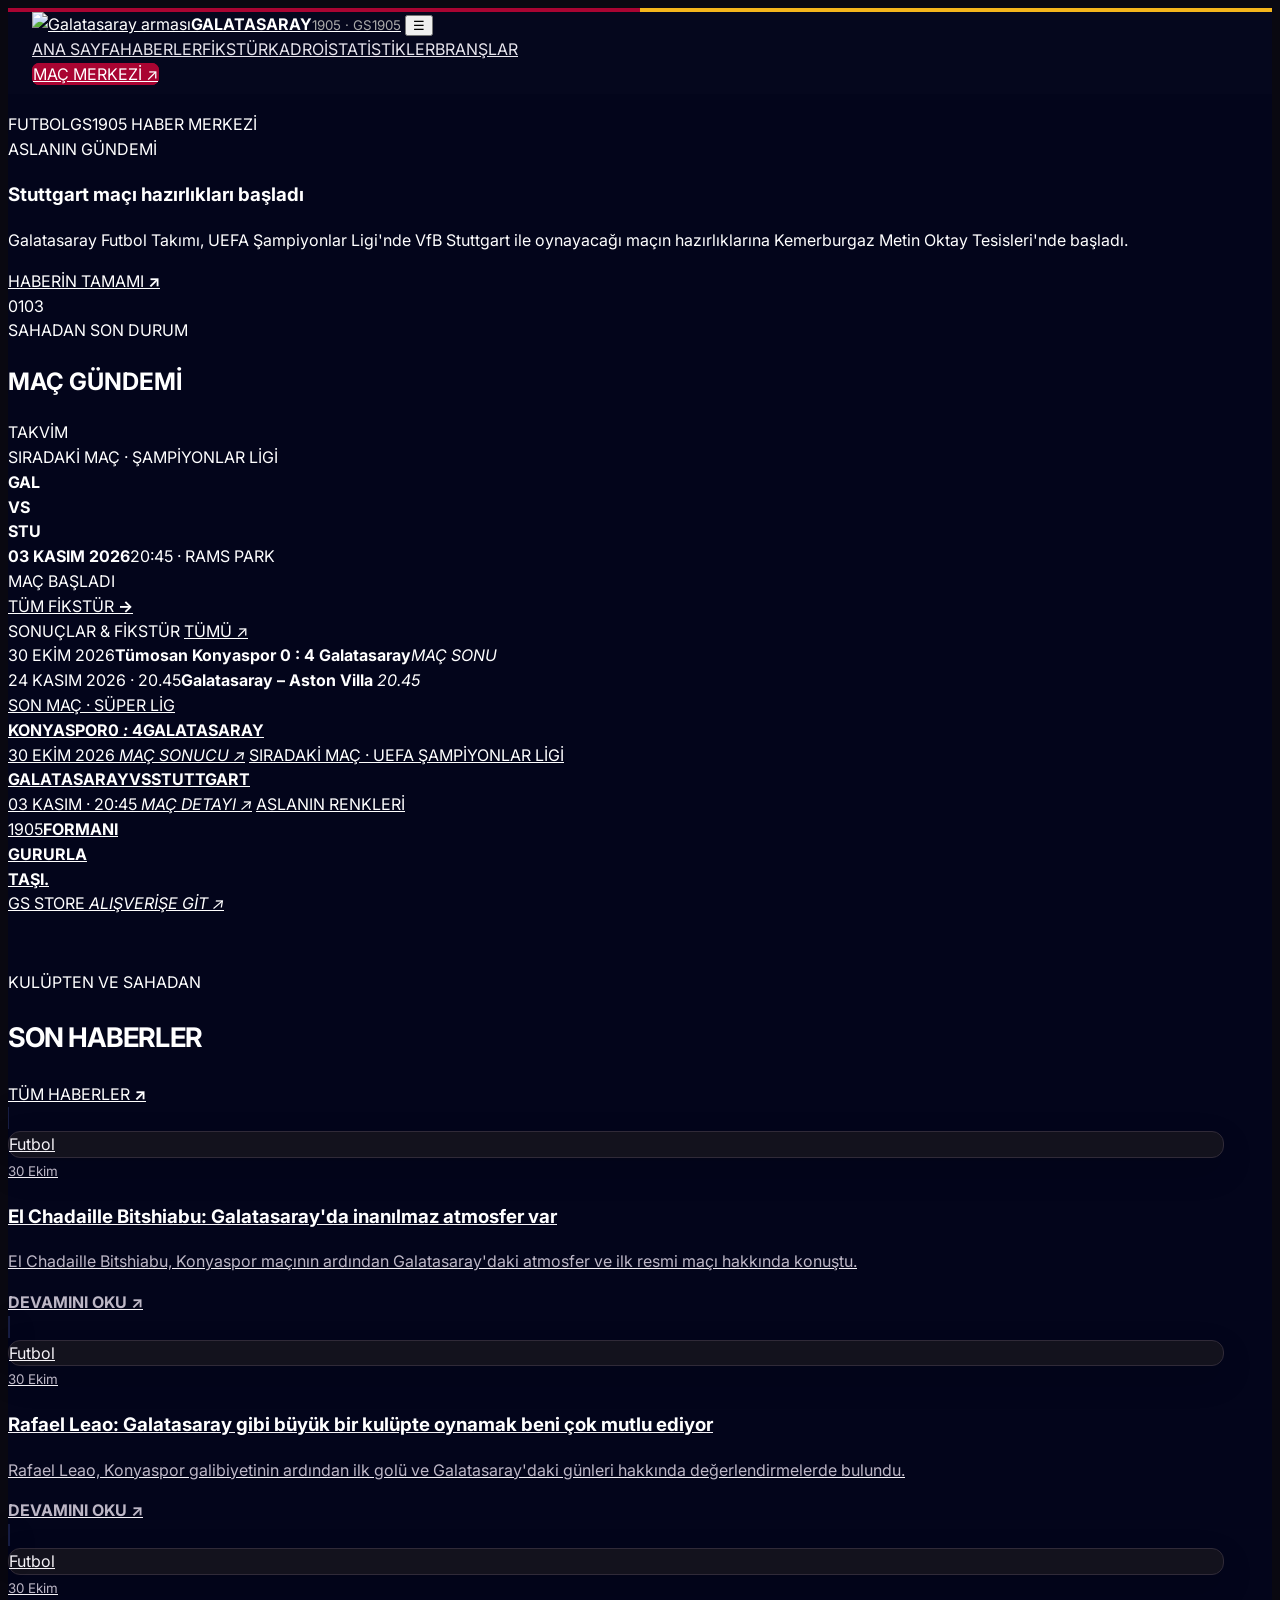
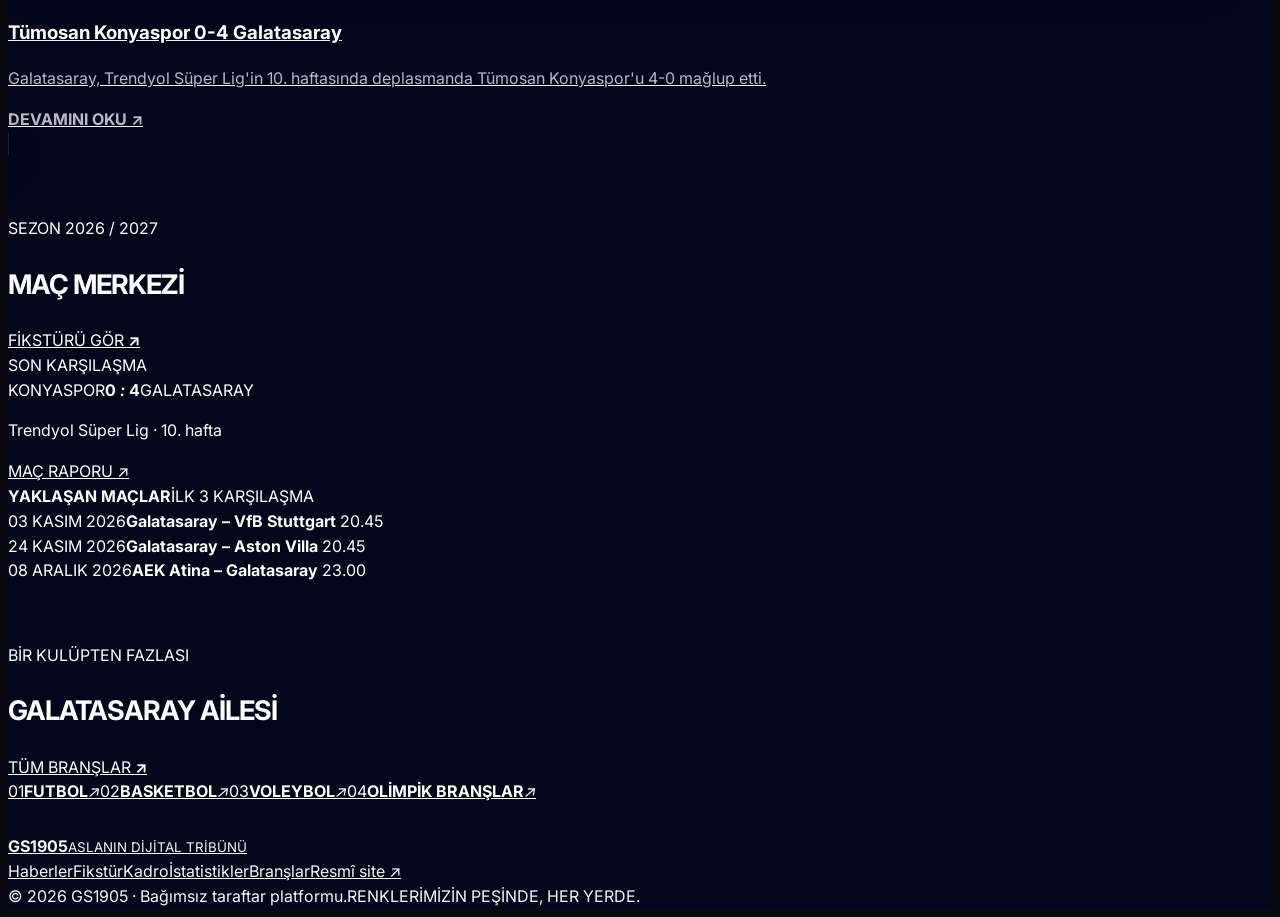
==== commit 35973c85: "Rebuild homepage from scratch to match PSG reference layout" ====
--- a/index.html
+++ b/index.html
@@ -1,625 +1,68 @@
 <!doctype html>
 <html lang="tr">
 <head>
-<meta charset="utf-8">
-<meta name="viewport" content="width=device-width,initial-scale=1">
-<meta name="theme-color" content="#8b1731">
-<meta name="description" content="Galatasaray ruhunu modern bir dijital deneyimle keşfet. Haberler, maç merkezi ve branşlar.">
-<title>Galatasaray | Aslanın Yuvası</title>
-<style>
-:root{--red:#8b1731;--red2:#651025;--gold:#c7a45b;--ink:#171717;--muted:#777;--line:#ece8e5;--paper:#fff;--soft:#f7f5f3;--max:1180px}
-*{box-sizing:border-box}html{scroll-behavior:smooth}body{margin:0;background:var(--paper);color:var(--ink);font-family:Inter,ui-sans-serif,system-ui,-apple-system,"Segoe UI",sans-serif}a{color:inherit;text-decoration:none}button{font:inherit}.topline{height:4px;background:linear-gradient(90deg,var(--red) 0 50%,var(--gold) 50%)}.wrap{width:min(var(--max),calc(100% - 44px));margin:auto}
-header{position:sticky;top:0;z-index:20;background:#ffffffed;backdrop-filter:blur(14px);border-bottom:1px solid var(--line)}.nav{height:82px;display:flex;align-items:center;justify-content:space-between;gap:28px}.brand{display:flex;align-items:center;gap:12px;font-weight:900;letter-spacing:-.7px}.crest{width:48px;height:48px;border:2px solid var(--gold);border-radius:50%;display:grid;place-items:center;color:var(--red);font-family:Georgia,serif;font-size:18px;font-weight:bold;background:#fffaf0;box-shadow:inset 0 0 0 3px white}.brand small{display:block;font-size:9px;letter-spacing:2px;color:var(--muted);font-weight:700;margin-top:2px}.links{display:flex;gap:26px;align-items:center;font-size:13px;font-weight:750}.links a{transition:.2s}.links a:hover{color:var(--red)}.nav-cta{background:var(--red);color:white;padding:12px 17px;border-radius:4px;font-size:12px;font-weight:800}.menu{display:none;background:none;border:0;font-size:25px;color:var(--red)}
-.hero{padding:26px 0 42px;background:linear-gradient(180deg,#faf7f5 0%,#fff 100%)}.hero-grid{display:grid;grid-template-columns:minmax(0,1.72fr) minmax(300px,.78fr);gap:20px;align-items:stretch} .hero-main{min-height:560px;box-shadow:0 20px 50px #4a17201f;border-radius:8px;overflow:hidden;position:relative;background:#32101c;color:white;padding:0;display:flex;flex-direction:column;justify-content:flex-end}.hero-slide{position:absolute;inset:0;opacity:0;transition:opacity .55s ease;background-size:cover;background-position:center}.hero-slide.active{opacity:1;transform:scale(1)}.hero-slide:after{content:"";position:absolute;inset:0;background:linear-gradient(0deg,#18060feF 0%,#18060f55 58%,#18060f18 100%)}.hero-content{position:relative;z-index:2;padding:clamp(28px,4vw,54px);max-width:760px}.hero-content h1{font-size:clamp(38px,5.2vw,68px);line-height:.98;letter-spacing:-.055em;max-width:650px}.hero-content p{font-size:15px;line-height:1.8;max-width:570px;color:#f3e9eb}.hero-dots{position:absolute;z-index:3;right:24px;bottom:26px;display:flex;gap:8px}.hero-dot{width:24px;height:4px;border-radius:2px;border:1px solid #fff;background:transparent;border-radius:50%;padding:0;cursor:pointer}.hero-dot.active{width:42px;background:var(--gold);border-color:var(--gold)}.hero-controls{display:flex;gap:8px;margin-top:18px}.hero-control{background:#ffffff20;border:1px solid #ffffff55;color:white;border-radius:50%;width:34px;height:34px;cursor:pointer}.next-match-panel{background:linear-gradient(145deg,#fff8e9,#fff);border-radius:8px;padding:28px;display:flex;flex-direction:column;justify-content:space-between;min-height:510px;border:1px solid #eadfda;box-shadow:0 18px 50px #3515220c}.next-match-panel .match-badge{font-size:9px;font-weight:900;letter-spacing:1.6px;color:var(--red)}.next-match-panel h2{font-size:24px;line-height:1.1;margin:12px 0}.next-match-panel .versus{display:flex;align-items:center;justify-content:space-around;text-align:center;margin:24px 0}.next-match-panel .versus strong{display:block;font-size:12px;margin-top:8px}.next-match-panel .club-mark{width:70px;height:70px;border-radius:50%;background:white;border:1px solid #e6d7d1;display:grid;place-items:center;color:var(--red);font-weight:950;font-family:Georgia,serif;font-size:20px;margin:auto;padding:10px}.club-mark img{width:100%;height:100%;object-fit:contain}.match-team-logo{width:64px;height:64px;object-fit:contain;display:block;margin:0 auto 10px}.match-team-logo.galatasaray{width:54px}.table-source{display:flex;align-items:center;justify-content:space-between;gap:10px;margin-top:14px;font-size:10px;color:var(--muted)}.table-scroll{overflow-x:auto}.standings-table{width:100%;border-collapse:collapse;white-space:nowrap;font-size:11px}.standings-table th{padding:0 7px 12px;text-align:center;color:var(--muted);font-size:9px}.standings-table th:nth-child(2),.standings-table td:nth-child(2){text-align:left}.standings-table td{padding:10px 7px;border-top:1px solid var(--line);text-align:center;font-weight:700}.standings-table tr.gs-row td{background:#fbf5f1;color:var(--red);font-weight:900}.standings-table td:last-child{font-weight:950;color:var(--red)}.branch-icon{width:30px;height:30px;display:grid;place-items:center;color:#a28a6b;margin-bottom:6px}.branch-icon svg{width:23px;height:23px;stroke:currentColor;fill:none;stroke-width:1.55;stroke-linecap:round;stroke-linejoin:round}.next-match-panel .versus b{font-size:12px;color:var(--muted)}.countdown-note{background:white;border-radius:5px;padding:13px;font-size:11px;color:var(--muted);line-height:1.6}.next-match-panel .more{align-self:flex-start}.hero-main:before{content:"1905";position:absolute;right:-20px;top:-62px;font-family:Georgia,serif;font-size:260px;font-weight:900;color:#ffffff0b;letter-spacing:-20px;z-index:1;pointer-events:none}.eyebrow{font-size:10px;letter-spacing:2px;text-transform:uppercase;color:var(--gold);font-weight:900}.hero h1{font-size:clamp(34px,5vw,60px);line-height:.98;letter-spacing:-2px;margin:16px 0}.hero p{color:#f0e8e9;line-height:1.7;max-width:510px;font-size:14px}.pill{display:inline-block;border:1px solid #ffffff55;padding:8px 12px;border-radius:3px;font-size:10px;font-weight:800;letter-spacing:1px}.hero-side{display:grid;grid-template-rows:1fr 1fr;gap:18px}.side-card{border-radius:8px;padding:25px;background:var(--soft);display:flex;flex-direction:column;justify-content:space-between;min-height:210px;position:relative;overflow:hidden}.side-card.dark{background:#f2e9e5}.side-card:after{content:"";position:absolute;width:150px;height:150px;border:1px solid #c7a45b55;border-radius:50%;right:-38px;bottom:-55px;box-shadow:0 0 0 18px #c7a45b0b,0 0 0 38px #c7a45b08}.side-card h3{font-size:23px;line-height:1.1;max-width:240px;margin:12px 0}.arrow{font-size:22px;color:var(--red);position:relative;z-index:1}
-.section{padding:48px 0}.section.soft{background:var(--soft)}.section-head{display:flex;align-items:end;justify-content:space-between;margin-bottom:22px;gap:20px}.kicker{font-size:10px;letter-spacing:2px;color:var(--red);font-weight:900;text-transform:uppercase}.section h2{font-size:clamp(27px,3vw,36px);letter-spacing:-1.3px;margin:8px 0 0}.more{font-size:12px;font-weight:850;color:var(--red);border-bottom:1px solid var(--gold);padding-bottom:5px}
-.news-grid{display:grid;grid-template-columns:1.35fr 1fr 1fr;gap:20px}.news-card:first-child .news-art{height:250px}.news-art{height:205px}.news-card{border:1px solid var(--line);border-radius:7px;overflow:hidden;background:white;transition:transform .2s,box-shadow .2s}.news-card:hover{transform:translateY(-4px);box-shadow:0 14px 30px #1c11100c}.news-art{height:190px;background-size:cover;background-position:center;position:relative;display:flex;align-items:center;justify-content:center;overflow:hidden}.news-art.gold{background:linear-gradient(135deg,#30251b,#9b7741)}.news-art.light{background:linear-gradient(135deg,#eee9e2,#d9cfc2)}.news-art:before{content:"";position:absolute;inset:0;background:linear-gradient(0deg,#18060f99,transparent 70%)}.news-art span{position:absolute;left:17px;top:16px;background:white;color:var(--red);padding:7px 9px;font-size:9px;font-weight:900;letter-spacing:1px}.news-copy{padding:19px}.meta{font-size:10px;color:var(--muted);font-weight:750;letter-spacing:.5px}.news-copy h3{font-size:18px;line-height:1.25;margin:10px 0 12px;letter-spacing:-.4px}.news-copy p{font-size:12px;color:var(--muted);line-height:1.6;margin:0}
-.match-wrap{display:grid;grid-template-columns:1fr 1fr;gap:20px}.match-card{padding:28px}.match-card{background:#fff;border:1px solid var(--line);border-radius:8px;padding:24px}.match-title{display:flex;justify-content:space-between;align-items:center;margin-bottom:22px}.match-title strong{font-size:13px}.live-label{font-size:9px;color:var(--red);font-weight:900;letter-spacing:1px}.teams{display:flex;align-items:center;justify-content:space-around;text-align:center;gap:12px}.team{width:33%;font-size:12px;font-weight:850}.team-mark{width:54px;height:54px;margin:0 auto 10px;border-radius:50%;background:#f5eeee;border:1px solid #eadfe0;display:grid;place-items:center;color:var(--red);font-family:Georgia,serif;font-weight:900;font-size:17px}.score{text-align:center;font-size:30px;font-weight:900;letter-spacing:2px}.score small{display:block;font-size:9px;letter-spacing:1px;color:var(--muted);margin-top:5px}.match-foot{border-top:1px solid var(--line);margin-top:22px;padding-top:14px;text-align:center;font-size:10px;color:var(--muted)}.table{width:100%;border-collapse:collapse;font-size:12px}.table th{text-align:left;color:var(--muted);font-size:9px;letter-spacing:1px;padding:0 8px 12px}.table td{padding:12px 8px;border-top:1px solid var(--line);font-weight:700}.table td:last-child,.table th:last-child{text-align:right}.table tr:first-of-type td{color:var(--red)}.table .club{display:flex;align-items:center;gap:9px}.mini-crest{width:23px;height:23px;border-radius:50%;background:#f5e9eb;color:var(--red);display:grid;place-items:center;font-size:9px;font-weight:900}
-.branches{display:grid;grid-template-columns:repeat(4,1fr);gap:14px}.branch{padding:25px;border:1px solid var(--line);border-radius:16px;background:#fff;min-height:150px;display:flex;flex-direction:column;justify-content:space-between}.branch .num{font-size:11px;color:var(--gold);font-weight:900;letter-spacing:1px}.branch h3{font-size:20px;margin:18px 0 5px}.branch p{font-size:11px;color:var(--muted);margin:0}
-.banner{background:var(--red);color:#fff;padding:40px;border-radius:8px;display:flex;align-items:center;justify-content:space-between;gap:20px;position:relative;overflow:hidden}.banner:after{content:"1905";position:absolute;right:15%;top:-55px;font-family:Georgia,serif;font-size:180px;color:#ffffff0b}.banner h2{font-size:clamp(25px,4vw,38px);margin:8px 0;letter-spacing:-1px}.banner p{color:#f2dfe4;font-size:12px;margin:0}.banner a{position:relative;z-index:1;background:white;color:var(--red);padding:13px 18px;border-radius:4px;font-size:11px;font-weight:900;white-space:nowrap}
-footer{background:#171416;color:#fff;padding:38px 0 22px}.footer-top{display:flex;justify-content:space-between;gap:30px;align-items:center;padding-bottom:28px;border-bottom:1px solid #ffffff20}.footer-brand{font-weight:900;font-size:19px}.footer-brand small{display:block;color:#b7aeb1;font-size:9px;letter-spacing:2px;margin-top:5px}.footer-links{display:flex;gap:20px;flex-wrap:wrap;font-size:11px;color:#d4cdd0}.copyright{display:flex;justify-content:space-between;gap:20px;padding-top:18px;color:#968d91;font-size:10px}.disclaimer{color:#b9aeb2;font-size:9px;max-width:700px;line-height:1.6;margin-top:12px}
-@media(max-width:800px){.hero-grid{grid-template-columns:1fr}.hero-main,.next-match-panel{min-height:360px}.links{display:none;position:absolute;top:82px;left:0;right:0;background:white;padding:20px 24px;border-bottom:1px solid var(--line);flex-direction:column;align-items:flex-start}.links.open{display:flex}.menu{display:block}.nav-cta{display:none}.hero-grid{grid-template-columns:1fr}.hero-main{min-height:390px;padding:28px}.hero-side{grid-template-columns:1fr 1fr;grid-template-rows:auto}.side-card{min-height:175px;padding:18px}.news-grid{grid-template-columns:1fr 1fr}.news-card:first-child{grid-column:span 2}.match-wrap{grid-template-columns:1fr}.branches{grid-template-columns:1fr 1fr}.banner{align-items:flex-start;flex-direction:column}.footer-top,.copyright{flex-direction:column;align-items:flex-start}}
-@media(max-width:480px){.wrap{width:min(100% - 28px,var(--max))}.nav{height:70px}.links{top:70px}.hero{padding-top:24px}.hero-main{min-height:380px;padding:23px}.hero h1{font-size:39px}.hero-side{grid-template-columns:1fr}.side-card{min-height:145px}.section{padding:36px 0}.news-grid{grid-template-columns:1fr}.news-card:first-child{grid-column:auto}.news-art{height:170px}.branches{gap:9px}.branch{padding:17px;min-height:135px}.branch h3{font-size:17px}.match-card{padding:18px}.banner{padding:27px}.footer-links{gap:13px}}
-
-.match-schedule{margin-top:18px;background:#fff;border:1px solid var(--line);border-radius:8px;padding:22px}
-.schedule-head{display:flex;justify-content:space-between;align-items:center;gap:12px;margin-bottom:16px}
-.schedule-tabs{display:flex;gap:7px;flex-wrap:wrap}
-.schedule-tab{border:1px solid var(--line);background:#fff;color:var(--muted);padding:9px 13px;border-radius:4px;font-size:10px;font-weight:850;cursor:pointer}
-.schedule-tab.active{background:var(--red);border-color:var(--red);color:#fff}
-.fixture-list{display:grid;grid-template-columns:repeat(3,1fr);gap:10px}
-.fixture{border:1px solid var(--line);border-radius:6px;padding:15px;background:#fff}
-.fixture-date{font-size:9px;letter-spacing:1px;color:var(--red);font-weight:900}
-.fixture-teams{display:flex;align-items:center;justify-content:space-between;gap:8px;margin:13px 0;font-size:11px;font-weight:850}
-.fixture-score{font-size:18px;font-weight:950;color:var(--red);white-space:nowrap}
-.fixture-meta{font-size:10px;color:var(--muted);line-height:1.5}
-.fixture-status{display:inline-block;margin-top:10px;padding:5px 7px;background:#f5efec;color:var(--red);font-size:9px;font-weight:900;border-radius:3px}
-.schedule-note{font-size:10px;color:var(--muted);margin:13px 0 0;line-height:1.6}
-@media(max-width:800px){.fixture-list{grid-template-columns:1fr 1fr}}
-@media(max-width:480px){.match-schedule{padding:16px}.schedule-head{align-items:flex-start;flex-direction:column}.fixture-list{grid-template-columns:1fr}}
-
-
-
-/* GS1905 shared visual system */
-:root{--red:#86172f;--red2:#5f1023;--gold:#c5a15a;--ink:#191719;--muted:#777176;--line:#e9e4e1;--soft:#f7f4f2;--paper:#fff;--max:1180px}
-html{scroll-behavior:smooth;scroll-padding-top:92px}
-body{font-family:Inter,ui-sans-serif,system-ui,-apple-system,"Segoe UI",sans-serif;letter-spacing:-.01em;-webkit-font-smoothing:antialiased}
-a{transition:color .18s ease,border-color .18s ease,background .18s ease}
-a:focus-visible,button:focus-visible,input:focus-visible{outline:3px solid #c5a15a88;outline-offset:3px}
-::selection{background:#86172f;color:#fff}
-.topline,.top{height:4px;background:linear-gradient(90deg,#86172f 0 50%,#c5a15a 50% 100%)}
-header{background:#ffffffed;backdrop-filter:blur(16px);-webkit-backdrop-filter:blur(16px);border-bottom:1px solid var(--line);box-shadow:0 5px 22px #21151a08}
-.brand{color:var(--red);letter-spacing:-.45px}
-.brand small{font-size:9px;letter-spacing:2.1px;color:#898187;font-weight:800}
-.back,.source,.more,.read,.view{color:var(--red)}
-.back:hover,.source:hover,.more:hover,.read:hover,.view:hover{color:var(--red2)}
-.hero{position:relative;isolation:isolate;overflow:hidden}
-.hero:after{content:"";position:absolute;right:-115px;top:-155px;width:310px;height:310px;border:1px solid #c5a15a30;border-radius:50%;box-shadow:0 0 0 24px #c5a15a0a,0 0 0 50px #c5a15a08;pointer-events:none;z-index:-1}
-.hero h1{font-weight:900;letter-spacing:-.045em}
-.eyebrow{font-weight:900;letter-spacing:2.1px}
-.card,.panel,.match,.fact,.feature-main,.news-card,.pending{border-color:var(--line);box-shadow:0 5px 18px #1b101008}
-.card,.panel,.match,.fact,.feature-main,.news-card{border-radius:9px}
-.card,.news-card{transition:transform .22s ease,box-shadow .22s ease,border-color .22s ease}
-.card:hover,.news-card:hover{transform:translateY(-3px);box-shadow:0 14px 32px #1b101012;border-color:#d7c6a9}
-button,.tab,.filters button,.search,input{font-family:inherit}
-button,.tab,.filters button{transition:background .18s ease,color .18s ease,border-color .18s ease}
-.tab.active,.filters button.active{background:var(--red);border-color:var(--red)}
-.section{scroll-margin-top:90px}
-footer{background:#181518;color:#c7bdc1;border-top:3px solid #c5a15a}
-footer a{color:#f4ecef}footer a:hover{color:#dfc17f}
-@media(max-width:620px){.wrap{width:calc(100% - 28px)}.hero:after{width:190px;height:190px;right:-95px;top:-95px}.back{font-size:10px}}
-@media(prefers-reduced-motion:reduce){html{scroll-behavior:auto}*,*:before,*:after{transition:none!important;animation:none!important}}
-
-
-/* GS1905 refinement pass · spacing, responsive rhythm and interaction states */
-:root{--gs-shadow:0 12px 34px rgba(34,18,24,.075)}
-img{max-width:100%}
-button,a{-webkit-tap-highlight-color:transparent}
-button:disabled{opacity:.55;cursor:not-allowed}
-main{min-width:0}
-section,article,aside{min-width:0}
-p{ text-wrap:pretty }
-h1,h2,h3{ text-wrap:balance }
-.card:focus-within,.news-card:focus-visible{outline:3px solid #c5a15a88;outline-offset:3px}
-@media(max-width:760px){
-  .navlinks{overscroll-behavior-x:contain}
-  .navlinks a{min-height:36px;display:inline-flex;align-items:center}
-}
-@media(max-width:480px){
-  .section-head{align-items:flex-start;flex-direction:column}
-  .section-head .more{margin-top:2px}
-  table{font-variant-numeric:tabular-nums}
-}
-
-/* 1 · Ana sayfa hiyerarşisi */
-.hero{padding-top:42px;padding-bottom:38px}
-.hero-grid{align-items:stretch;gap:20px}
-.hero-main{min-height:490px;border-radius:12px;box-shadow:0 18px 45px #210b171f}
-.hero-slide{background-position:center 42%}
-.hero-slide:after{background:linear-gradient(0deg,rgba(19,5,12,.94) 0%,rgba(19,5,12,.42) 52%,rgba(19,5,12,.08) 100%)}
-.hero-content{padding:clamp(24px,4vw,44px);max-width:720px}
-.hero h1{max-width:620px;font-size:clamp(38px,5.5vw,66px);line-height:.99}
-.hero p{font-size:14px;max-width:540px}
-.hero-side{gap:20px}
-.next-match-panel{border-radius:12px;box-shadow:0 12px 30px #5d18200c}
-.side-card,.match-card,.match-schedule,.branch{box-shadow:0 8px 24px #20111608}
-.section{padding-top:58px;padding-bottom:58px}
-.section-head{margin-bottom:26px}
-.section h2{font-weight:900}
-.banner{border-radius:12px;box-shadow:0 15px 34px #5b10251a}
-@media(max-width:800px){.hero{padding-top:28px}.hero-main{min-height:410px}.next-match-panel{min-height:350px}}
-@media(max-width:480px){.hero{padding-top:20px}.hero-main{min-height:390px}.hero-content{padding:22px}.hero h1{font-size:clamp(34px,10vw,43px)}.section{padding-top:40px;padding-bottom:40px}}
-/* 2 · Mobil menü */
-@media(max-width:800px){
- header .nav{position:relative}
- .links{top:100%;z-index:30;max-height:calc(100dvh - 80px);overflow:auto;box-shadow:0 16px 25px #20111612;border-radius:0 0 10px 10px}
- .links.open{display:grid;grid-template-columns:1fr 1fr;gap:0 18px}
- .links a{padding:13px 4px;border-bottom:1px solid var(--line);width:100%}
- .menu{width:42px;height:42px;border:1px solid var(--line);border-radius:7px;background:#fff;display:grid;place-items:center;font-size:22px}
- .menu[aria-expanded="true"]{background:var(--red);color:#fff;border-color:var(--red)}
-}
-@media(max-width:480px){.links.open{grid-template-columns:1fr 1fr}.links{padding:12px 20px}}
-/* 3 · Haber kartları */
-.news-grid{gap:20px;align-items:stretch}
-.news-card{display:flex;flex-direction:column;min-height:100%;border-radius:10px;box-shadow:0 8px 24px #20111608}
-.news-art{height:210px;background-color:#eee8e3;background-image:linear-gradient(135deg,#f1ece7,#ddd2c8);background-position:center;background-size:cover}
-.news-art:after{content:"GS1905";position:absolute;right:12px;bottom:9px;color:#ffffffaa;font:900 24px Georgia,serif;letter-spacing:-1px}
-.news-art span{z-index:1;border-radius:3px}
-.news-copy{display:flex;flex:1;flex-direction:column;padding:20px}
-.news-copy h3{font-size:clamp(17px,1.6vw,20px);line-height:1.3}
-.news-copy p{display:-webkit-box;-webkit-line-clamp:3;-webkit-box-orient:vertical;overflow:hidden}
-.news-card:focus-visible{outline-offset:4px}
-@media(max-width:800px){.news-art{height:180px}}
-@media(max-width:480px){.news-grid{gap:14px}.news-card:first-child{grid-column:auto}.news-art{height:190px}.news-copy{padding:17px}}
-/* 4 · Kontroller ve hareket tercihleri */
-.hero-control,.hero-dot,.schedule-tab{touch-action:manipulation}
-.hero-dot{width:11px;height:11px}
-.hero-control:hover{background:#ffffff38}
-.schedule-tab:focus-visible{outline-offset:2px}
-@media(prefers-reduced-motion:reduce){.hero-slide{transition:none}.news-card:hover{transform:none}}
-
-.editorial-ribbon{padding:0 0 18px}.ribbon-grid{display:grid;grid-template-columns:repeat(4,1fr);gap:12px}.ribbon-grid>div{display:flex;align-items:center;gap:12px;padding:17px 18px;border:1px solid var(--line);border-radius:13px;background:#fff}.ribbon-grid .ui-icon{color:var(--red);width:23px;height:23px}.ribbon-grid strong{display:block;font-size:11px;letter-spacing:1px}.ribbon-grid span{display:block;font-size:10px;color:var(--muted);margin-top:3px}.hero-main{box-shadow:0 20px 55px #24101824}.news-card:first-child{grid-row:span 1}.news-card:first-child h3{font-size:23px}.match-card{box-shadow:0 10px 35px #25131a08}@media(max-width:800px){.hero-grid{grid-template-columns:1fr}.next-match-panel{min-height:380px}.ribbon-grid{grid-template-columns:repeat(2,1fr)}}@media(max-width:560px){.hero-main{min-height:460px}.hero-content{padding:25px}.ribbon-grid{gap:8px}.ribbon-grid>div{padding:13px 10px}.news-grid{grid-template-columns:1fr}.news-card:first-child .news-art{height:210px}.branches{grid-template-columns:repeat(2,1fr)}}
-
-/* GS1905 · Editorial homepage redesign — sports magazine + club hub + football newsroom */
-:root{--editorial:#f6f2ef;--editorial-ink:#21191d;--editorial-line:#e8dfda;--editorial-red:#86172f}
-body{background:#fff;color:var(--editorial-ink)}
-header .nav{height:76px}
-.brand{gap:14px}
-.brand .crest{width:50px;height:50px}
-.edition-bar{background:#21191d;color:#fff}
-.edition-inner{height:38px;display:flex;align-items:center;justify-content:space-between;gap:18px;font-size:9px;letter-spacing:1.4px;font-weight:850}
-.edition-label{display:flex;align-items:center;gap:9px;color:#fff}
-.edition-label i{display:inline-block;width:7px;height:7px;background:#c5a15a;border-radius:50%;box-shadow:0 0 0 4px #c5a15a22}
-.edition-note{color:#c8bbc0}
-.edition-inner>a{color:#e6c982}
-.edition-inner>a b{font-size:13px;margin-left:5px}
-.hero{padding:26px 0 32px;background:linear-gradient(180deg,#f6f2ef 0%,#fff 100%)}
-.hero-grid{grid-template-columns:minmax(0,1.8fr) minmax(285px,.72fr);gap:16px}
-.hero-main{min-height:550px;border-radius:4px;box-shadow:none}
-.hero-slide{background-position:center 38%}
-.hero-slide:after{background:linear-gradient(0deg,rgba(18,5,11,.94) 0%,rgba(18,5,11,.50) 43%,rgba(18,5,11,.06) 100%)}
-.hero-content{padding:clamp(28px,4.5vw,58px);max-width:780px}
-.hero-content .eyebrow{display:inline-flex;background:#86172f;padding:9px 12px;color:#fff;font-size:9px;letter-spacing:1.6px}
-.hero h1{font-size:clamp(44px,6.3vw,78px);max-width:700px;line-height:.93;letter-spacing:-.065em;margin:18px 0}
-.hero-content p{font-size:14px;max-width:540px;line-height:1.8;color:#f2e8eb}
-.hero-content .pill{display:inline-flex;align-items:center;gap:12px;background:#fff;color:#21191d;border:0;border-radius:0;padding:14px 17px;margin-top:10px}
-.hero-content .pill:after{content:"↗";font-size:15px;color:var(--red)}
-.hero-controls{margin-top:24px}
-.hero-control{border-radius:0;width:42px;height:38px}
-.hero-dots{right:28px;bottom:30px}
-.next-match-panel{min-height:550px;border:0;border-radius:4px;background:#eee6e1;padding:28px 25px;box-shadow:none;position:relative;overflow:hidden}
-.next-match-panel:after{content:"1905";position:absolute;right:-15px;bottom:70px;font:900 105px Georgia,serif;color:#86172f09;pointer-events:none}
-.next-match-panel>div,.next-match-panel>a{position:relative;z-index:1}
-.next-match-panel .match-badge{display:inline-flex;background:#fff;padding:8px 10px;font-size:9px}
-.next-match-panel h2{font-size:clamp(27px,2.6vw,36px);letter-spacing:-1.5px;line-height:1.02;margin:22px 0}
-.next-match-panel .versus{margin:32px 0}
-.next-match-panel .club-mark{width:76px;height:76px;border:0;border-radius:0;background:#fff;padding:13px}
-.next-match-panel .versus b{font-size:10px;letter-spacing:1px;color:#9a858c}
-.next-match-panel .more{border-bottom:0;background:#21191d;color:#fff;padding:12px 14px;align-self:stretch;text-align:center}
-.countdown-note{border-left:2px solid var(--gold);border-radius:0;background:#fff;padding:13px 15px;color:#64575d}
-.section{padding:68px 0}
-.section-head{align-items:end;margin-bottom:28px;padding-bottom:16px;border-bottom:1px solid var(--editorial-line)}
-.section-head>div{display:flex;align-items:baseline;gap:15px;flex-wrap:wrap}
-.section-head .kicker{font-size:9px;letter-spacing:2px}
-.section h2{font-size:clamp(30px,4vw,44px);letter-spacing:-2px;margin:0;font-weight:950}
-.section-head .more{font-size:10px;letter-spacing:1px;border:0}
-.news-grid{grid-template-columns:minmax(0,1.28fr) minmax(300px,.72fr);grid-template-rows:repeat(2,minmax(190px,auto));gap:14px}
-.news-card{display:flex;flex-direction:row;min-height:190px;border:1px solid var(--editorial-line);border-radius:3px;box-shadow:none;overflow:hidden}
-.news-card:first-child{grid-row:1 / span 2;display:flex;flex-direction:column}
-.news-card:first-child .news-art{width:100%;height:340px;min-height:340px;flex:none}
-.news-card:first-child .news-copy{padding:25px 27px}
-.news-card:first-child .news-copy h3{font-size:clamp(24px,3vw,34px);line-height:1.08;letter-spacing:-1.2px;max-width:600px}
-.news-card .news-art{width:39%;height:auto;min-height:190px;flex:0 0 39%;position:relative}
-.news-card .news-copy{padding:19px 20px;display:flex;flex-direction:column;justify-content:center;min-width:0}
-.news-card .news-copy h3{font-size:18px;line-height:1.17;letter-spacing:-.6px}
-.news-card .news-copy p{font-size:11px;display:-webkit-box;-webkit-line-clamp:3;-webkit-box-orient:vertical;overflow:hidden}
-.news-art span{left:13px;top:13px}
-.news-card:hover{transform:translateY(-2px);box-shadow:0 12px 28px #21191d10}
-.section.soft{background:#f6f2ef}
-.match-wrap{grid-template-columns:.88fr 1.12fr;gap:14px}
-.match-card{border-radius:3px;padding:27px;border:1px solid var(--editorial-line);box-shadow:none}
-.match-title{padding-bottom:15px;border-bottom:1px solid var(--editorial-line)}
-.match-title strong{font-size:11px;letter-spacing:1px}
-.score{font-size:38px;letter-spacing:-1px}
-.team-mark{border-radius:0;background:#f4eeea;border:0}
-.match-schedule{margin-top:14px;border-radius:3px;padding:24px;border:1px solid var(--editorial-line);box-shadow:none}
-.schedule-head{padding-bottom:15px;border-bottom:1px solid var(--editorial-line)}
-.schedule-head .kicker{font-size:9px}
-.fixture-list{gap:10px}
-.fixture{border-radius:3px;background:#faf8f6}
-.branches{gap:12px}
-.branch{border-radius:3px;padding:22px;min-height:165px;box-shadow:none}
-.branch .num{font-size:9px;letter-spacing:1.5px}
-.branch h3{font-size:23px;letter-spacing:-.8px}
-.banner{border-radius:3px;padding:48px;background:#86172f}
-footer{border-top:0}
-@media(max-width:800px){
- .edition-note{display:none}
- .hero-grid{grid-template-columns:1fr}
- .hero-main{min-height:470px}
- .next-match-panel{min-height:400px}
- .news-grid{grid-template-columns:1fr 1fr;grid-template-rows:auto}
- .news-card:first-child{grid-column:1 / -1;grid-row:auto;display:grid;grid-template-columns:1.05fr .95fr}
- .news-card:first-child .news-art{height:auto;min-height:270px}
- .news-card:first-child .news-copy{padding:22px}
- .news-card:not(:first-child){flex-direction:column}
- .news-card:not(:first-child) .news-art{width:100%;height:160px;min-height:160px;flex:none}
- .match-wrap{grid-template-columns:1fr}
-}
-@media(max-width:520px){
- .edition-inner{height:34px;font-size:8px}
- .hero{padding-top:15px}
- .hero-main{min-height:430px}
- .hero-content{padding:23px}
- .hero h1{font-size:clamp(39px,12vw,53px)}
- .hero-content p{font-size:12px}
- .next-match-panel{min-height:370px;padding:23px}
- .section{padding:44px 0}
- .section-head{align-items:flex-start;flex-direction:column;gap:10px}
- .section-head>div{display:block}
- .section h2{margin-top:7px}
- .news-grid{grid-template-columns:1fr;gap:11px}
- .news-card:first-child{grid-column:auto;display:flex;flex-direction:column}
- .news-card:first-child .news-art{height:220px;min-height:220px}
- .news-card:first-child .news-copy{padding:19px}
- .news-card:first-child .news-copy h3{font-size:25px}
- .news-card:not(:first-child){flex-direction:row}
- .news-card:not(:first-child) .news-art{width:36%;min-height:145px;height:auto;flex:0 0 36%}
- .news-card:not(:first-child) .news-copy{padding:13px}
- .news-card:not(:first-child) .news-copy h3{font-size:15px}
- .news-card .news-copy p{display:none}
- .match-card{padding:18px}
- .branches{grid-template-columns:1fr 1fr}
- .branch{padding:16px;min-height:145px}
- .branch h3{font-size:18px}
- .banner{padding:28px}
-}
-
-/* GS1905 · Premium sports platform redesign */
-:root{--red:#8a1732;--red2:#641126;--gold:#b99a58;--ink:#211d20;--muted:#777178;--line:#e9e5e3;--soft:#f7f6f5;--max:1240px}
-body{background:#fff;color:var(--ink);font-family:Inter,"Segoe UI",system-ui,sans-serif;letter-spacing:0}
-.wrap{width:min(var(--max),calc(100% - 56px))}
-header{background:rgba(255,255,255,.96);box-shadow:0 2px 14px rgba(25,15,19,.045);border-bottom:1px solid #eee}
-header .nav{height:72px}
-.brand{gap:10px;font-size:15px;letter-spacing:-.4px}
-.brand .crest{width:42px;height:42px;border:1px solid #d9c69c;box-shadow:none;background:#fff}
-.links{gap:22px;font-size:12px}
-.links a{color:#4c4549}
-.links a:hover{color:var(--red)}
-.nav-cta{border-radius:3px;background:var(--red);padding:11px 15px}
-.edition-bar{background:#f8f6f4;color:#766c70;border-bottom:1px solid #eee8e4}
-.edition-inner{height:34px;font-size:9px;letter-spacing:1.1px}
-.edition-label{color:var(--red)}
-.edition-label i{width:6px;height:6px;box-shadow:none}
-.edition-note{color:#82797d}
-.edition-inner>a{color:var(--red)}
-.hero{padding:28px 0 38px;background:#fff}
-.hero:after{display:none}
-.hero-grid{grid-template-columns:minmax(0,1.7fr) minmax(290px,.78fr);gap:18px}
-.hero-main{min-height:470px;border-radius:3px;box-shadow:none;background:#25151b}
-.hero-slide{background-position:center 38%}
-.hero-slide:after{background:linear-gradient(0deg,rgba(15,7,10,.88),rgba(15,7,10,.16) 72%)}
-.hero-main:before{font-size:210px;right:-8px;top:-58px;color:#fff08}
-.hero-content{padding:clamp(26px,4vw,46px);max-width:690px}
-.hero-content .eyebrow{background:transparent;border-left:2px solid var(--gold);padding:4px 0 4px 10px;color:#e4c987;font-size:9px}
-.hero h1{font-size:clamp(39px,5vw,62px);line-height:1;letter-spacing:-.052em;margin:17px 0 12px}
-.hero-content p{font-size:13px;line-height:1.7;color:#eee5e8;max-width:500px}
-.hero-content .pill{background:#fff;color:var(--red);padding:12px 15px;font-size:9px;letter-spacing:.8px}
-.hero-control{width:36px;height:36px;border-radius:3px}
-.hero-dots{bottom:25px;right:25px}
-.next-match-panel{min-height:470px;border:1px solid var(--line);border-radius:3px;background:#faf9f8;padding:24px;box-shadow:none}
-.next-match-panel:after{display:none}
-.next-match-panel .match-badge{background:transparent;padding:0;color:var(--red);font-size:9px}
-.next-match-panel h2{font-size:26px;line-height:1.08;letter-spacing:-.8px;margin:18px 0}
-.next-match-panel .versus{margin:25px 0}
-.next-match-panel .club-mark{width:66px;height:66px;background:#fff;border:1px solid #eee8e5;padding:11px}
-.next-match-panel .versus strong{font-size:10px;letter-spacing:.4px}
-.next-match-panel .more{background:var(--red);border-radius:2px;padding:12px 14px}
-.countdown-note{background:#fff;border:1px solid #eee8e5;border-left:2px solid var(--gold);font-size:10px}
-.section{padding:56px 0}
-.section.soft{background:#f8f7f6}
-.section-head{border-bottom:1px solid var(--line);padding-bottom:15px;margin-bottom:22px}
-.section-head>div{display:block}
-.section h2{font-size:32px;letter-spacing:-1.2px;font-weight:850;margin:6px 0 0}
-.kicker{font-size:9px;letter-spacing:1.8px}
-.section-head .more{font-size:9px;letter-spacing:.8px}
-.news-grid{grid-template-columns:repeat(3,minmax(0,1fr));grid-template-rows:auto;gap:16px}
-.news-card,.news-card:first-child{display:flex;flex-direction:column;grid-row:auto;min-height:100%;border:1px solid var(--line);border-radius:3px;box-shadow:none}
-.news-card .news-art,.news-card:first-child .news-art{width:100%;height:205px;min-height:205px;flex:none}
-.news-card .news-copy,.news-card:first-child .news-copy{padding:19px;justify-content:flex-start}
-.news-card .news-copy h3,.news-card:first-child .news-copy h3{font-size:18px;line-height:1.25;letter-spacing:-.45px;margin:10px 0}
-.news-card .news-copy p{font-size:11px;line-height:1.6}
-.news-art:after{font-size:18px;opacity:.7}
-.news-card:hover{transform:translateY(-3px);box-shadow:0 10px 24px rgba(30,17,22,.07);border-color:#d8c9c2}
-.match-wrap{grid-template-columns:.9fr 1.1fr;gap:16px}
-.match-card,.match-schedule{border:1px solid var(--line);border-radius:3px;background:#fff;box-shadow:none}
-.match-card{padding:24px}
-.match-title{border-bottom:1px solid var(--line);padding-bottom:14px}
-.score{font-size:34px}
-.team-mark{border-radius:3px}
-.fixture{border-radius:3px;background:#faf9f8}
-.schedule-tab{border-radius:2px}
-.schedule-tab.active{background:var(--red)}
-.branches{grid-template-columns:repeat(4,minmax(0,1fr));gap:12px}
-.branch{border:1px solid var(--line);border-radius:3px;min-height:145px;padding:20px;box-shadow:none;transition:border-color .2s,transform .2s}
-.branch:hover{border-color:#cbb58d;transform:translateY(-2px)}
-.branch h3{font-size:19px;margin:14px 0 5px}
-.branch .num{color:#a78a50}
-.banner{border-radius:3px;padding:38px;background:linear-gradient(105deg,#78132b,#941d3b)}
-.banner:after{opacity:.45}
-footer{background:#211d20;border-top:2px solid var(--gold)}
-.footer-brand{letter-spacing:.2px}
-@media(max-width:900px){
- .hero-grid{grid-template-columns:1fr}
- .hero-main{min-height:430px}
- .next-match-panel{min-height:370px}
- .news-grid{grid-template-columns:repeat(2,minmax(0,1fr))}
- .news-card:first-child{grid-column:auto}
- .news-card:first-child .news-art{height:190px;min-height:190px}
- .match-wrap{grid-template-columns:1fr}
-}
-@media(max-width:560px){
- .wrap{width:calc(100% - 30px)}
- header .nav{height:66px}
- .edition-inner{height:32px;font-size:8px}
- .hero{padding:16px 0 28px}
- .hero-main{min-height:410px}
- .hero-content{padding:22px}
- .hero h1{font-size:clamp(36px,10vw,48px)}
- .next-match-panel{min-height:350px;padding:20px}
- .section{padding:40px 0}
- .section h2{font-size:27px}
- .news-grid{grid-template-columns:1fr;gap:12px}
- .news-card .news-art,.news-card:first-child .news-art{height:185px;min-height:185px}
- .branches{grid-template-columns:repeat(2,minmax(0,1fr));gap:9px}
- .branch{padding:15px;min-height:130px}
- .branch h3{font-size:17px}
- .banner{padding:26px}
-}
-
-
-/* News thumbnails: real article photography with resilient fallback */
-.news-card .news-art{height:205px;min-height:205px;background:#eee8e5;isolation:isolate}
-.news-card .news-art>img{position:absolute;inset:0;width:100%;height:100%;object-fit:cover;object-position:center 38%;display:block;z-index:0}
-.news-card .news-art:before{z-index:1;pointer-events:none}
-.news-card .news-art span{z-index:2}
-.news-card .news-art-fallback{position:absolute;inset:0;display:grid;place-items:center;background:linear-gradient(135deg,#32101c,#8a1732 58%,#c5a15a);color:#ffffffb8;font:900 42px Georgia,serif;letter-spacing:-2px}
-@media(max-width:900px){.news-card .news-art{height:190px;min-height:190px}}
-@media(max-width:560px){.news-card .news-art{height:185px;min-height:185px}}
-
-/* GS1905 unified club-colour redesign */:root{--red:#A32638;--red2:#781B2D;--gold:#FDBB30;--ink:#21191A;--muted:#756B6B;--line:#E9DFD8;--soft:#FFF8EC;--paper:#FFFEFC}html{scroll-padding-top:88px}body{background:var(--paper);color:var(--ink)}.topline,.top{height:5px;background:linear-gradient(90deg,var(--red) 0 50%,var(--gold) 50%)}header{position:sticky;top:0;z-index:30;background:#fffdf9ed!important;backdrop-filter:blur(18px);border-bottom:1px solid #eadfd7!important;box-shadow:0 8px 28px #4a17200a}.nav{min-height:76px}.brand{color:var(--red)!important;font-weight:950;letter-spacing:-.5px}.brand small{color:#8a7772!important;letter-spacing:2px}.links,.navlinks{gap:clamp(10px,1.6vw,23px)!important}.links a,.navlinks a{font-size:11px!important;font-weight:850!important;letter-spacing:.035em;transition:color .2s,transform .2s}.links a:hover,.navlinks a:hover{color:var(--red)!important;transform:translateY(-1px)}.nav-cta,.pill{background:var(--red)!important;border:1px solid var(--red)!important;border-radius:3px!important;box-shadow:0 5px 14px #a3263822}.nav-cta:hover,.pill:hover{background:var(--red2)!important}.menu{color:var(--red)!important}.eyebrow,.kicker,.tag{color:var(--red)!important}.hero:not(.hero-main){background:linear-gradient(135deg,#fff9ec,#fff 68%)}.hero:not(.hero-main) .eyebrow{color:var(--red)!important}.hero:not(.hero-main) h1{color:var(--ink)}.hero:not(.hero-main) p{color:#6e5f5f}.card,.panel,.news-card,.fact{border-color:var(--line)!important;box-shadow:0 8px 26px #3d19200a}.card,.news-card{transition:transform .28s cubic-bezier(.2,.8,.2,1),box-shadow .28s,border-color .28s}.card:hover,.news-card:hover{transform:translateY(-5px);border-color:#e3b84e!important;box-shadow:0 18px 36px #3d192018}footer{background:#26171b!important}@media(max-width:900px){.links,.navlinks{gap:12px!important}.nav-cta{display:none}}@media(max-width:700px){header .nav{min-height:68px}.links,.navlinks{max-width:100%;overflow-x:auto;scrollbar-width:none}.links::-webkit-scrollbar,.navlinks::-webkit-scrollbar{display:none}}.honours{margin:30px 0 26px;padding:26px 0 22px;border-top:1px solid #ffffff24;border-bottom:1px solid #ffffff24}.honours-heading{text-align:center;margin-bottom:20px}.honours-heading span{font-size:9px;letter-spacing:.24em;font-weight:900;color:#f4c55b}.honours-heading h2{font-size:clamp(17px,2vw,23px);letter-spacing:.12em;color:#fff;margin:7px 0 0}.honours-grid{display:grid;grid-template-columns:repeat(4,minmax(0,1fr));gap:16px}.honour{min-width:0;text-align:center;color:#fff;text-decoration:none;display:flex;flex-direction:column;align-items:center;gap:8px}.honour-image{width:100%;height:145px;display:flex;align-items:center;justify-content:center;padding:8px;background:linear-gradient(145deg,#ffffff13,#ffffff06);border:1px solid #ffffff20;border-radius:7px;overflow:hidden;transition:transform .28s,border-color .28s,background .28s}.honour-image img{width:100%;height:100%;object-fit:contain;filter:drop-shadow(0 7px 9px #0005);transition:transform .35s}.honour:hover .honour-image{transform:translateY(-4px);border-color:#f4c55b;background:#ffffff12}.honour:hover img{transform:scale(1.06)}.honour strong{font-size:10px;letter-spacing:.06em}.honour small{font-size:9px;color:#e8c77e;letter-spacing:.08em}.honours-credit{text-align:center;color:#ffffff80;font-size:9px;margin-top:17px}@media(max-width:650px){.honours{margin:24px 0 20px;padding:22px 0}.honours-grid{grid-template-columns:repeat(2,minmax(0,1fr));gap:13px}.honour-image{height:132px}}
-/* GS1905 · Gazete / haber portalı manşet düzeni */
-.news-masthead{background:#fff;border-bottom:1px solid #ded8d5}
-.masthead-date{height:34px;display:flex;align-items:center;justify-content:space-between;border-bottom:1px solid #eee8e5;color:#81777a;font-size:9px;font-weight:800;letter-spacing:1.15px}
-.masthead-main{border-bottom:3px solid var(--red)}
-.masthead-brand{min-height:116px;display:flex;align-items:center;justify-content:center;gap:17px;position:relative}
-.masthead-mark{width:62px;height:62px;border:2px solid var(--gold);border-radius:50%;display:grid;place-items:center;color:var(--red);font:900 24px Georgia,serif;box-shadow:inset 0 0 0 4px #fff,inset 0 0 0 5px #eadfc9}
-.masthead-name{font:900 clamp(38px,5vw,58px)/.9 Georgia,serif;letter-spacing:-2.5px;color:#211b1d}
-.masthead-tagline{font-size:9px;font-weight:900;letter-spacing:3px;color:var(--red);margin-top:9px}
-.masthead-side{position:absolute;right:0;text-align:right;font-size:9px;line-height:1.8;letter-spacing:1px;color:#81777a;font-weight:800}
-.masthead-side b{color:var(--gold);font-size:10px}
-.masthead-bottom{height:42px;display:flex;align-items:center;gap:15px;font-size:9px;letter-spacing:1px;font-weight:850;color:#686064}
-.masthead-breaking{height:23px;padding:0 10px;background:var(--red);color:#fff;display:inline-flex;align-items:center;gap:7px;letter-spacing:1.2px}
-.masthead-breaking i{width:6px;height:6px;background:var(--gold);border-radius:50%}
-.masthead-bottom>a{margin-left:auto;color:var(--red);white-space:nowrap}
-.hero{padding:24px 0 42px;background:#f5f2ef}
-.hero-grid{grid-template-columns:minmax(0,1.8fr) minmax(285px,.72fr);gap:16px}
-.hero-main{min-height:490px;border-radius:2px;box-shadow:none}
-.hero-slide:after{background:linear-gradient(0deg,rgba(13,5,9,.94),rgba(13,5,9,.28) 62%,rgba(13,5,9,.06))}
-.hero-content{padding:clamp(25px,4vw,42px)}
-.hero-content .eyebrow{display:inline-block;background:var(--red);color:white;padding:8px 10px;letter-spacing:1px}
-.hero h1{font-family:Georgia,serif;font-size:clamp(37px,4.8vw,60px);line-height:1.02;letter-spacing:-1.8px;max-width:600px}
-.hero-content p{max-width:560px}
-.hero .pill{border-radius:0;background:#fff;color:var(--red);border:0}
-.hero-control{border-radius:2px}
-.hero-dot{border-radius:0}
-.next-match-panel{border-radius:2px;box-shadow:none;border:1px solid #ded5ce;background:#fff}
-@media(max-width:800px){.masthead-brand{min-height:100px}.masthead-side{display:none}.masthead-bottom{font-size:8px;gap:8px}.hero{padding-top:16px}.hero-grid{grid-template-columns:1fr}.hero-main{min-height:400px}.next-match-panel{min-height:320px}}
-@media(max-width:480px){.masthead-date{font-size:8px;letter-spacing:.45px}.masthead-brand{min-height:88px;gap:11px}.masthead-mark{width:48px;height:48px;font-size:19px}.masthead-name{font-size:42px}.masthead-tagline{font-size:7px;letter-spacing:2px}.masthead-bottom{height:auto;min-height:42px;flex-wrap:wrap;padding-top:8px;padding-bottom:8px}.masthead-bottom>span:nth-child(2){flex:1;line-height:1.4}.masthead-bottom>a{width:100%;margin-left:0}.hero-main{min-height:390px}.hero h1{font-size:37px}}
-
-/* Footer trophy engraving */
-.honours{margin:0;padding:8px 0 22px;border:0;display:flex;justify-content:flex-end;align-items:center}.honours-sketch{width:min(690px,66%);margin-left:auto}.honours-sketch svg{display:block;width:100%;height:auto;max-height:205px;filter:drop-shadow(0 2px 3px #0008)}.honours-captions{display:grid;grid-template-columns:repeat(4,1fr);gap:4px;margin-top:4px;text-align:center;color:#c9c0c2;font-size:8px;letter-spacing:.65px;font-weight:800}.honours-captions span{padding:0 5px;border-right:1px solid #ffffff25}.honours-captions span:last-child{border:0}.honours-captions b{display:block;color:#c5a15a;font-size:8px;margin-top:4px;letter-spacing:.4px}@media(max-width:800px){.honours{justify-content:center}.honours-sketch{width:100%}.honours-sketch svg{max-height:none}}@media(max-width:480px){.honours{padding:4px 0 18px}.honours-captions{font-size:6px;letter-spacing:0}.honours-captions b{font-size:6px}}
-
-
-/* GS1905 engraved-trophy design language: light paper, charcoal ink, restrained red and antique gold */
-:root{--red:#A32638;--red2:#781B2D;--gold:#C5A15A;--ink:#21191A;--muted:#756B6B;--line:#E9DFD8;--soft:#FFF8EC;--paper:#FFFEFC}
-body{color:var(--ink)}
-header{background:rgba(255,254,252,.96);border-bottom:1px solid var(--line)}
-h1,h2,h3,.section-title,.group-title{color:var(--ink)}
-.eyebrow,.kicker,.tag{letter-spacing:.09em}
-button,.btn,.primary,.active{transition:background-color .2s,border-color .2s,color .2s,transform .2s}
-.card,.panel,.news-card,.fact,.stat,.match-card,.fixture-card,.branch-card{border-color:var(--line)}
-.card:hover,.panel:hover,.news-card:hover,.branch-card:hover{border-color:#D7C39B}
-a{ text-decoration-color:rgba(163,38,56,.28); text-underline-offset:3px}
-.honours{border-top:1px solid #4b4036;background:#211f1d;color:#eee9df}
-.honours-captions{color:#d9d0c3}
-.honours-captions b{color:#c5a15a}
-
-
-/* GS1905 reference-inspired sitewide design + shared footer */
-:root{--gs-gold:#f5b323;--gs-red:#a9082c;--gs-charcoal:#151515;--gs-muted:#bdbdbd}
-.gs-footer{position:relative;margin-top:64px;background:radial-gradient(ellipse at 78% 10%,rgba(255,255,255,.055),transparent 42%),linear-gradient(135deg,#191919,#101010 70%);color:#dedede;border-top:1px solid #383838;box-shadow:0 -16px 50px rgba(0,0,0,.08);font-family:inherit}
-.gs-footer:after{content:"";display:block;height:7px;background:linear-gradient(90deg,var(--gs-gold),#e6a11a 38%,var(--gs-red) 68%,#85001e)}
-.gs-footer-inner{width:min(1540px,calc(100% - 64px));margin:auto;padding:46px 0 0}.gs-footer-main{display:grid;grid-template-columns:minmax(230px,1.35fr) repeat(3,minmax(120px,.8fr)) minmax(360px,1.8fr);gap:28px;align-items:center;padding:4px 0 34px;border-bottom:1px solid #414141}
-.gs-footer-brand{min-width:0}.gs-footer-logo{display:flex;align-items:center;gap:16px;color:#fff}.gs-footer-crest{width:74px;height:92px;display:grid;place-items:center;flex-shrink:0;border:3px solid #eee;border-radius:48% 48% 44% 44%;background:linear-gradient(135deg,#fff 0 47%,#f4b323 48% 60%,#a9082c 61%);color:#9c0828;font-weight:900;font-size:30px;text-shadow:0 1px #fff;box-shadow:0 0 0 2px #222}.gs-footer-wordmark strong{display:block;font-size:34px;line-height:1;letter-spacing:-1.5px;color:var(--gs-gold)}.gs-footer-wordmark strong span{color:#f4f4f4}.gs-footer-wordmark em{display:block;margin-top:8px;color:#c8c8c8;font-size:13px;font-weight:400}.gs-footer-brand p{margin:26px 0 20px;color:#bdbdbd;font-size:14px;line-height:1.8}.gs-socials{display:flex;gap:10px}.gs-socials a{width:40px;height:40px;display:grid;place-items:center;border:1px solid #777;border-radius:50%;font-size:20px;color:#eee;transition:.2s}.gs-socials a:hover{border-color:var(--gs-gold);color:var(--gs-gold);transform:translateY(-2px)}
-.gs-footer-column{align-self:center;min-width:0}.gs-footer-column h3,.gs-footer-trophies h3{font-size:14px;color:#f5f5f5;margin:0 0 20px;padding-bottom:10px;position:relative;white-space:nowrap}.gs-footer-column h3:after,.gs-footer-trophies h3:after{content:"";position:absolute;left:0;bottom:0;width:66px;height:3px;background:linear-gradient(90deg,var(--gs-gold) 0 48%,var(--gs-red) 48%)}.gs-footer-column a{display:flex;align-items:center;gap:11px;margin:0 0 13px;color:#c6c6c6;font-size:13px;white-space:nowrap}.gs-footer-column a>span{overflow:hidden;text-overflow:ellipsis}.gs-footer-column a>b{margin-left:auto;color:#bbb;font-size:20px;font-weight:400}.gs-footer-column a:hover{color:var(--gs-gold)}.gs-footer-trophies{min-width:0}.gs-footer-trophies h3{display:none}.gs-footer-trophies .honours-sketch{width:100%;margin:0}.gs-footer-trophies .honours-sketch svg{display:block;width:100%;height:auto;max-height:200px}.gs-footer-trophies .honours-captions{display:grid;grid-template-columns:repeat(4,minmax(0,1fr));gap:0;margin-top:8px}.gs-footer-trophies .honours-captions span{padding:0 7px;text-align:center;font-size:10px;line-height:1.35;color:#d1d1d1;border-right:1px solid #777}.gs-footer-trophies .honours-captions span:last-child{border:0}.gs-footer-trophies .honours-captions b{display:block;font-weight:500}.gs-footer-bottom{display:flex;align-items:center;justify-content:space-between;gap:24px;padding:20px 0;color:#c0c0c0;font-size:12px}.gs-footer-bottom i{display:inline-block;height:12px;border-left:1px solid #777;margin:0 14px;vertical-align:middle}.gs-footer-bottom strong{display:flex;align-items:center;gap:12px;font-family:cursive;font-size:18px;font-style:italic;font-weight:400;color:#e6e6e6;white-space:nowrap}.gs-footer-bottom strong b{display:block;width:34px;height:3px;background:var(--gs-gold)}.gs-footer-bottom strong b:last-child{background:var(--gs-red)}.gs-footer-disclaimer{margin:0;padding:0 0 18px;color:#777;font-size:10px;line-height:1.5}
-/* Consistent accent language across page surfaces */
-.topline,.top{background:linear-gradient(90deg,var(--gs-gold) 0 50%,var(--gs-red) 50%)}
-button,.nav-cta,.btn,.button{transition:filter .2s,transform .2s}button:hover,.nav-cta:hover,.btn:hover,.button:hover{filter:brightness(1.08)}
-@media(max-width:1200px){.gs-footer-main{grid-template-columns:1.2fr .8fr .8fr .8fr;gap:24px}.gs-footer-trophies{grid-column:1/-1;padding-top:8px}.gs-footer-trophies .honours-sketch{max-width:700px;margin:auto}.gs-footer-trophies .honours-captions{max-width:700px;margin:8px auto 0}}
-@media(max-width:760px){.gs-footer-inner{width:calc(100% - 36px);padding-top:32px}.gs-footer-main{grid-template-columns:repeat(2,minmax(0,1fr));gap:28px 18px}.gs-footer-brand{grid-column:1/-1}.gs-footer-crest{width:60px;height:74px;font-size:25px}.gs-footer-wordmark strong{font-size:30px}.gs-footer-trophies{grid-column:1/-1}.gs-footer-column a{font-size:12px;white-space:normal}.gs-footer-column h3{font-size:12px}.gs-footer-bottom{align-items:flex-start;flex-direction:column;gap:12px}.gs-footer-bottom strong{align-self:flex-end}.gs-footer-bottom i{margin:0 7px}.gs-footer-trophies .honours-captions span{font-size:8px;padding:0 3px}}
-@media(max-width:380px){.gs-footer-main{grid-template-columns:1fr}.gs-footer-brand,.gs-footer-trophies{grid-column:auto}.gs-footer-column{padding-left:4px}}
-
-/* Site-wide visual system: charcoal surfaces, restrained red/gold details */
-body{background:#f3f2f0;color:#202020}
-header{background:#171717!important;color:#f5f5f5;border-bottom:1px solid #343434!important}
-header .brand,header .brand small,header .navlinks a,header .links a{color:#f0f0f0}
-header .brand small{color:#b8b8b8}
-header .navlinks a:hover,header .links a:hover,header .navlinks a[aria-current="page"]{color:#f5b323}
-header .navlinks a[aria-current="page"]:after,header .links a:after{background:linear-gradient(90deg,#f5b323,#a9082c)}
-main{color:#222}
-main h1,main h2,main h3,section h1,section h2{letter-spacing:-.025em}
-main h1:after,main h2:after{content:"";display:block;width:58px;height:3px;margin-top:12px;background:linear-gradient(90deg,#f5b323 0 50%,#a9082c 50%)}
-.card,.panel,.stat-card,.player-card,.news-card,.match-card,.team-card,.sport-card,.fixture-card,.table-wrap,.standings,.widget,.content-card{border-color:#dedbd6!important;box-shadow:0 8px 24px rgba(20,20,20,.055)}
-button,.nav-cta,.btn,.button,.filter-btn{border-color:#d3a126}
-::selection{background:#f5b323;color:#171717}
-</style>
-<link rel="stylesheet" href="assets/site-redesign.css?v=1">
+<meta charset="utf-8"><meta name="viewport" content="width=device-width,initial-scale=1">
+<meta name="theme-color" content="#080b20">
+<meta name="description" content="Galatasaray Spor Kulübü haberleri, maç merkezi, fikstür ve takım gündemi.">
+<title>GS1905 | Galatasaray'ın Dijital Tribünü</title>
+<link rel="preconnect" href="https://hlkiurt3.rocketcdn.com">
+<link rel="preconnect" href="https://fonts.googleapis.com">
+<link href="https://fonts.googleapis.com/css2?family=Barlow+Condensed:wght@500;600;700;800;900&family=Inter:wght@400;500;600;700;800;900&display=swap" rel="stylesheet">
+<link rel="stylesheet" href="assets/site-redesign.css?v=2">
 </head>
 <body>
 <div class="topline"></div>
-<header><div class="wrap nav">
-<a class="brand" href="#"><span class="crest">GS</span><span>GALATASARAY<small>1905 · ASLANIN YUVASI</small></span></a>
-<nav class="links" id="navLinks"><a href="#haberler">HABERLER</a><a href="#mac-merkezi">MAÇ MERKEZİ</a><a href="kadro.html">A TAKIM</a><a href="fikstur.html">FİKSTÜR</a><a href="istatistikler.html">İSTATİSTİKLER</a><a href="#puan-durumu">PUAN DURUMU</a><a href="branslar.html">BRANŞLAR</a><a href="brans-fikstur.html">BRANŞ FİKSTÜRÜ</a><a href="#kulup">KULÜP</a></nav>
-<a class="nav-cta" href="https://www.galatasaray.org/" target="_blank" rel="noreferrer">RESMÎ SİTE ↗</a><button class="menu" id="menuBtn" aria-label="Menüyü aç" aria-controls="navLinks" aria-expanded="false">☰</button>
+<header class="site-header"><div class="nav wrap">
+<a class="brand" href="index.html" aria-label="GS1905 ana sayfa"><img src="https://commons.wikimedia.org/wiki/Special:FilePath/Galatasaray_Sports_Club_Logo.svg" alt="Galatasaray arması"><span><b>GALATASARAY</b><small>1905 · GS1905</small></span></a>
+<button class="menu" id="menuToggle" aria-label="Menüyü aç" aria-expanded="false">☰</button>
+<nav class="links" id="siteNav"><a class="active" href="index.html">ANA SAYFA</a><a href="haberler.html">HABERLER</a><a href="fikstur.html">FİKSTÜR</a><a href="kadro.html">KADRO</a><a href="istatistikler.html">İSTATİSTİKLER</a><a href="branslar.html">BRANŞLAR</a></nav>
+<a class="nav-cta" href="#mac-merkezi">MAÇ MERKEZİ <span>↗</span></a>
 </div></header>
 <main>
-<section class="news-masthead" aria-label="GS1905 haber merkezi">
- <div class="wrap masthead-date"><span>31 EKİM 2026 · CUMARTESİ</span><span>BAĞIMSIZ GALATASARAY TARAFTAR YAYINI</span></div>
- <div class="masthead-main"><div class="wrap masthead-brand"><div class="masthead-mark">GS</div><div><div class="masthead-name">GS1905</div><div class="masthead-tagline">GALATASARAY HABER MERKEZİ</div></div><div class="masthead-side">SARI KIRMIZI GÜNDEM<br><b>1905’TEN BUGÜNE</b></div></div></div>
- <div class="wrap masthead-bottom"><span class="masthead-breaking"><i></i> GÜNDEM</span><span>GALATASARAY’DAN SON HABERLER, MAÇLAR VE KULÜP GELİŞMELERİ</span><a href="haberler.html">TÜM HABERLER ↗</a></div>
+<section class="hero">
+<div class="wrap hero-grid">
+<article class="lead-story">
+<div class="lead-photo" id="leadPhoto" role="img" aria-label="Galatasaray haber fotoğrafı"></div>
+<div class="lead-shade"></div>
+<div class="lead-copy"><div class="lead-meta"><span class="live-dot"></span> <span id="leadCategory">KULÜPTEN HABERLER</span><i></i><span>GS1905 HABER MERKEZİ</span></div>
+<div class="lead-kicker">ASLANIN GÜNDEMİ</div><h1 id="leadTitle">Galatasaray'da gündem yoğun, hedef yine zirve</h1><p id="leadDesc">Sarı kırmızılı takımın en güncel haberleri, maç önü gelişmeleri ve kulüpten son dakika notları.</p>
+<a class="lead-link" id="leadLink" href="haberler.html">HABERİN TAMAMI <b>↗</b></a></div>
+<div class="lead-index"><span>01</span><i></i><span>03</span></div>
+</article>
+<aside class="live-rail">
+<div class="rail-head"><div><span class="overline">SAHADAN SON DURUM</span><h2>MAÇ GÜNDEMİ</h2></div><span class="rail-live"><i></i> TAKVİM</span></div>
+<div class="rail-feature"><div class="rail-label">SIRADAKİ MAÇ · ŞAMPİYONLAR LİGİ</div><div class="rail-teams"><div><img src="https://commons.wikimedia.org/wiki/Special:FilePath/Galatasaray_Sports_Club_Logo.svg" alt=""><b>GAL</b></div><strong>VS</strong><div><img src="https://commons.wikimedia.org/wiki/Special:FilePath/VfB_Stuttgart_Logo.svg" alt=""><b>STU</b></div></div><div class="rail-date"><b>03 KASIM 2026</b><span>20:45 · RAMS PARK</span></div><div class="rail-count" id="countdown">MAÇ TAKVİMİ</div><a href="fikstur.html" class="rail-more">TÜM FİKSTÜR <b>→</b></a></div>
+<div class="rail-list-title">SONUÇLAR &amp; FİKSTÜR <a href="fikstur.html">TÜMÜ ↗</a></div>
+<div id="railFixtures" class="rail-fixtures"><div class="rail-fixture"><span>30 EKİ</span><b>Konyaspor 0–4 Galatasaray</b><em>MAÇ SONU</em></div><div class="rail-fixture"><span>24 KAS</span><b>Galatasaray – Aston Villa</b><em>20:45</em></div></div>
+</aside>
+</div>
+<div class="wrap quick-strip">
+<a class="quick-card result" href="fikstur.html"><span class="quick-label">SON MAÇ · SÜPER LİG</span><div class="quick-match"><b>KONYASPOR</b><strong>0 <i>:</i> 4</strong><b>GALATASARAY</b></div><span class="quick-foot">30 EKİM 2026 <em>MAÇ SONUCU ↗</em></span></a>
+<a class="quick-card upcoming" href="fikstur.html"><span class="quick-label">SIRADAKİ MAÇ · UEFA ŞAMPİYONLAR LİGİ</span><div class="quick-match"><b>GALATASARAY</b><strong>VS</strong><b>STUTTGART</b></div><span class="quick-foot">03 KASIM · 20:45 <em>MAÇ DETAYI ↗</em></span></a>
+<a class="quick-card shop" href="https://www.galatasaraystore.com/" target="_blank" rel="noopener"><span class="quick-label">ASLANIN RENKLERİ</span><div class="shop-art"><span>1905</span><b>FORMANI<br>GURURLA<br>TAŞI.</b></div><span class="quick-foot">GS STORE <em>ALIŞVERİŞE GİT ↗</em></span></a>
+</div>
 </section>
-<section class="hero"><div class="wrap hero-grid">
-<div class="hero-main" aria-label="Galatasaray haber manşetleri">
-<div class="hero-slide active" style="background-image:url('https://images.unsplash.com/photo-1522778119026-d647f0596c20?auto=format&fit=crop&w=1500&q=85')"></div>
-<div class="hero-slide" style="background-image:url('https://images.unsplash.com/photo-1508098682722-e99c43a406b2?auto=format&fit=crop&w=1500&q=85')"></div>
-<div class="hero-slide" style="background-image:url('https://images.unsplash.com/photo-1574629810360-7efbbe195018?auto=format&fit=crop&w=1500&q=85')"></div>
-<div class="hero-content"><span class="eyebrow" id="heroKicker">ŞAMPİYONLAR LİGİ · 31 EKİM 2026</span><h1 id="heroTitle">Stuttgart maçı<br>hazırlıkları başladı.</h1><p id="heroText">Galatasaray Futbol Takımı, 3 Kasım'da oynanacak UEFA Şampiyonlar Ligi karşılaşması için çalışmalarına Kemerburgaz Metin Oktay Tesisleri'nde başladı.</p><a class="pill" id="heroLink" href="https://www.galatasaray.org/haber/futbol/sampiyonlar-ligi/stuttgart-maci-hazirliklari-basladi/61272" target="_blank" rel="noreferrer">HABERİN TAMAMINI OKU ↗</a><div class="hero-controls"><button class="hero-control" id="heroPrev" aria-label="Önceki manşet">‹</button><button class="hero-control" id="heroNext" aria-label="Sonraki manşet">›</button></div></div>
-<div class="hero-dots"><button class="hero-dot active" aria-label="1. manşet" data-slide="0"></button><button class="hero-dot" aria-label="2. manşet" data-slide="1"></button><button class="hero-dot" aria-label="3. manşet" data-slide="2"></button></div>
-</div>
-<aside class="next-match-panel"><div><span class="match-badge">SIRADAKİ MAÇ · ŞAMPİYONLAR LİGİ</span><h2 id="nextMatchHeadline">Avrupa gecesi<br>RAMS Park'ta.</h2><div class="versus"><div><div class="club-mark"><img src="https://commons.wikimedia.org/wiki/Special:FilePath/Galatasaray_Sports_Club_Logo.svg" alt="Galatasaray arması"></div><strong>GALATASARAY</strong></div><b>VS</b><div><div class="club-mark"><img src="https://commons.wikimedia.org/wiki/Special:FilePath/VfB_Stuttgart_Logo.svg" alt="VfB Stuttgart arması"></div><strong id="nextMatchOpponent">STUTTGART</strong></div></div><div id="nextMatchDate" style="text-align:center;font-size:26px;font-weight:950;color:var(--red)">03 KASIM 2026</div><p id="nextMatchTime" style="text-align:center;font-size:13px;font-weight:800;margin:7px 0 18px">20.45 · RAMS PARK</p><div class="countdown-note" id="nextMatchCountdown" aria-live="polite">UEFA Şampiyonlar Ligi karşılaşması.</div></div><a class="more" href="https://www.galatasaray.org/haber/futbol/sampiyonlar-ligi/sampiyonlar-ligi-fiksturumuz-belli-oldu/60836" target="_blank" rel="noreferrer">RESMÎ FİKSTÜR ↗</a></aside>
-</div></section>
-<section class="section" id="haberler"><div class="wrap"><div class="section-head"><div><div class="kicker">GÜNDEM</div><h2>Son gelişmeler</h2></div><a class="more" href="haberler.html">TÜM HABERLER ↗</a></div>
-<div class="news-grid" id="homeNews"><div class="news-card"><div class="news-copy"><div class="meta">RESMÎ HABER AKIŞI</div><h3>Haberler yükleniyor…</h3><p>Son gelişmeler kısa süre içinde burada görüntülenecek.</p></div></div></div></div></section>
-<section class="section soft" id="mac-merkezi"><div class="wrap"><div class="section-head"><div><div class="kicker">SAHADAN</div><h2>Maç merkezi</h2></div><a class="more" href="https://www.galatasaray.org/sl/futbol-takimi-ana-sayfa/4" target="_blank" rel="noreferrer">RESMÎ FUTBOL SAYFASI ↗</a></div>
-<div class="match-wrap">
-<div class="match-card"><div class="match-title"><strong>SON AVRUPA MAÇI · 21 EKİM</strong><span class="live-label">MAÇ SONU</span></div><div class="teams"><div class="team"><div class="team-mark">LOSC</div>LILLE</div><div class="score">2 : 4<small>UEFA ŞAMPİYONLAR LİGİ</small></div><div class="team"><img class="match-team-logo galatasaray" src="https://commons.wikimedia.org/wiki/Special:FilePath/Galatasaray_Sports_Club_Logo.svg" alt="Galatasaray arması">GALATASARAY</div></div><div class="match-foot">21 Ekim 2026 · Deplasman</div><div class="match-foot"><a class="more" href="https://www.uefa.com/uefachampionsleague/clubs/50067/matches/" target="_blank" rel="noopener noreferrer">UEFA MAÇLAR ↗</a></div></div>
-<div class="match-card" id="puan-durumu"><div class="match-title"><strong>TRENDYOL SÜPER LİG</strong><span class="meta">RESMÎ VERİ KAYNAĞI</span></div><div class="table-scroll"><table class="standings-table" aria-label="Trendyol Süper Lig puan durumu"><thead><tr><th>#</th><th>TAKIM</th><th>O</th><th>G</th><th>B</th><th>M</th><th>AV</th><th>P</th></tr></thead><tbody id="standingsBody"><tr><td colspan="8">Puan durumu yükleniyor…</td></tr></tbody></table></div><div class="table-source"><span id="standingsUpdated">beIN SPORTS · 31 Ekim 2026</span><a class="more" href="https://www.beinsports.com.tr/lig/super-lig/puan-durumu" target="_blank" rel="noopener noreferrer">KAYNAKTA GÖR ↗</a></div><div class="match-foot">O: Oynanan · G: Galibiyet · B: Beraberlik · M: Mağlubiyet · AV: Averaj · P: Puan</div></div></div>
-<div class="match-schedule">
- <div class="schedule-head">
-  <div><div class="kicker">FİKSTÜR TAKİBİ</div><strong style="font-size:16px;display:block;margin-top:5px">Galatasaray maçları</strong></div>
-  <div class="schedule-tabs" role="tablist" aria-label="Maç listesi">
-   <button class="schedule-tab active" type="button" data-fixture="upcoming" aria-selected="true">YAKLAŞAN MAÇLAR</button>
-   <button class="schedule-tab" type="button" data-fixture="recent" aria-selected="false">SONUÇLAR</button>
-   <button class="schedule-tab" type="button" data-fixture="superLig" aria-selected="false">SÜPER LİG</button>
-  </div>
- </div>
- <div class="fixture-list" id="fixtureList"><p class="schedule-note">Maç verileri yükleniyor…</p></div>
- <p class="schedule-note" id="scheduleNote">UEFA maçları kulübün açıkladığı 2026/27 lig aşaması fikstüründen derlenmiştir. Süper Lig maçları için TFF'nin resmî fikstürünü kullanın.</p>
-</div>
-</div></section>
-
-<section class="section" id="branslar"><div class="wrap"><div class="section-head"><div><div class="kicker">TEK ARMA, ÇOK HEYECAN</div><h2>Branşlarımız</h2></div><a class="more" href="branslar.html">TÜM BRANŞLAR ↗</a></div><div class="branches">
-<a class="branch" href="branslar.html"><span class="num">01 / SAHA</span><div><span class="branch-icon"><svg viewBox="0 0 24 24"><circle cx="12" cy="12" r="9"/><path d="m12 7 3 2v4l-3 2-3-2V9zM12 7V3m3 6 4-2m-4 9 2 4m-8-4-2 4M9 9 5 7"/></svg></span><h3>Futbol</h3><p>Aslanın mücadelesi.</p></div></a>
-<a class="branch" href="branslar.html"><span class="num">02 / PARKELER</span><div><span class="branch-icon"><svg viewBox="0 0 24 24"><path d="M5 3h14v18H5zM5 8h14M5 16h14M12 8v8"/></svg></span><h3>Basketbol</h3><p>Potada sarı kırmızı.</p></div></a>
-<a class="branch" href="branslar.html"><span class="num">03 / FİLE</span><div><span class="branch-icon"><svg viewBox="0 0 24 24"><path d="M3 5h18M3 19h18M6 5v14m12-14v14M3 10h18M3 14h18"/></svg></span><h3>Voleybol</h3><p>Her sayıda aynı tutku.</p></div></a>
-<a class="branch" href="branslar.html"><span class="num">04 / DAHA FAZLASI</span><div><span class="branch-icon"><svg viewBox="0 0 24 24"><circle cx="12" cy="12" r="9"/><path d="M12 7v10M7 12h10"/></svg></span><h3>Diğer branşlar</h3><p>Galatasaray her yerde.</p></div></a>
-</div></div></section>
-<section class="section soft" id="kulup"><div class="wrap"><div class="banner"><div><div class="eyebrow">1905'TEN BERİ</div><h2>Bu arma, bu renkler, bu sevda.</h2><p>Galatasaray hakkında resmî duyurular ve kulüp bilgileri.</p></div><a href="https://www.galatasaray.org/" target="_blank" rel="noreferrer">GALATASARAY.ORG ↗</a></div></div></section>
+<section class="section news-section" id="haberler"><div class="wrap"><div class="section-head"><div><span class="overline">KULÜPTEN VE SAHADAN</span><h2>SON HABERLER</h2></div><a class="section-link" href="haberler.html">TÜM HABERLER <b>↗</b></a></div><div class="news-grid" id="homeNews"><article class="news-card skeleton"></article><article class="news-card skeleton"></article><article class="news-card skeleton"></article></div></div></section>
+<section class="section match-section" id="mac-merkezi"><div class="wrap"><div class="section-head"><div><span class="overline">SEZON 2026 / 2027</span><h2>MAÇ MERKEZİ</h2></div><a class="section-link" href="fikstur.html">FİKSTÜRÜ GÖR <b>↗</b></a></div><div class="match-center"><div class="last-result"><span class="quick-label">SON KARŞILAŞMA</span><div class="result-score"><span>KONYASPOR</span><b>0 <i>:</i> 4</b><span>GALATASARAY</span></div><p>Trendyol Süper Lig · 10. hafta</p><a href="fikstur.html">MAÇ RAPORU ↗</a></div><div class="next-fixtures"><div class="fixture-head"><b>YAKLAŞAN MAÇLAR</b><span>İLK 3 KARŞILAŞMA</span></div><div id="upcomingList"><div class="upcoming-row"><time>03 KAS</time><b>Galatasaray – Stuttgart</b><span>20:45</span></div><div class="upcoming-row"><time>24 KAS</time><b>Galatasaray – Aston Villa</b><span>20:45</span></div><div class="upcoming-row"><time>08 ARA</time><b>AEK Atina – Galatasaray</b><span>23:00</span></div></div></div></div></div></section>
+<section class="section branches-section" id="branslar"><div class="wrap"><div class="section-head"><div><span class="overline">BİR KULÜPTEN FAZLASI</span><h2>GALATASARAY AİLESİ</h2></div><a class="section-link" href="branslar.html">TÜM BRANŞLAR <b>↗</b></a></div><div class="branch-grid"><a href="branslar.html"><span>01</span><b>FUTBOL</b><i>↗</i></a><a href="branslar.html"><span>02</span><b>BASKETBOL</b><i>↗</i></a><a href="branslar.html"><span>03</span><b>VOLEYBOL</b><i>↗</i></a><a href="branslar.html"><span>04</span><b>OLİMPİK BRANŞLAR</b><i>↗</i></a></div></div></section>
 </main>
-<footer class="gs-footer"><div class="gs-footer-inner">
-<div class="gs-footer-main">
-<section class="gs-footer-brand"><a class="gs-footer-logo" href="index.html" aria-label="GS1905 ana sayfa"><span class="gs-footer-crest">GS</span><span class="gs-footer-wordmark"><strong>GS<span>1905</span></strong><em>“Daima Galatasaray”</em></span></a>
-<p>Galatasaray’a dair en güncel haberler,<br>maç detayları ve daha fazlası için<br>GS1905 yanınızda.</p>
-<div class="gs-socials" aria-label="Sosyal medya"><a href="https://www.instagram.com/" aria-label="Instagram">◎</a><a href="https://x.com/" aria-label="X">𝕏</a><a href="https://www.youtube.com/" aria-label="YouTube">▶</a><a href="https://www.facebook.com/" aria-label="Facebook">f</a><a href="https://discord.com/" aria-label="Discord">◉</a></div></section>
-<nav class="gs-footer-column" aria-label="Kategoriler"><h3>KATEGORİLER</h3><a href="haberler.html">▤ <span>Haberler</span> <b>›</b></a><a href="fikstur.html">▦ <span>Fikstür</span> <b>›</b></a><a href="istatistikler.html">🏆 <span>Puan Durumu</span> <b>›</b></a><a href="kadro.html">♟ <span>Kadro</span> <b>›</b></a><a href="istatistikler.html">▥ <span>İstatistikler</span> <b>›</b></a></nav>
-<nav class="gs-footer-column" aria-label="Branşlar"><h3>BRANŞLAR</h3><a href="branslar.html">⚽ <span>Futbol</span> <b>›</b></a><a href="branslar.html">◉ <span>Basketbol</span> <b>›</b></a><a href="branslar.html">◉ <span>Voleybol</span> <b>›</b></a><a href="branslar.html">◉ <span>Hentbol</span> <b>›</b></a><a href="branslar.html">••• <span>Diğer Branşlar</span> <b>›</b></a></nav>
-<nav class="gs-footer-column gs-corporate" aria-label="Kurumsal"><h3>KURUMSAL</h3><a href="https://www.galatasaray.org/" target="_blank" rel="noopener noreferrer">ⓘ <span>Hakkımızda</span></a><a href="gizlilik.html">✥ <span>Gizlilik Politikası</span></a><a href="kullanim-sartlari.html">▤ <span>Kullanım Şartları</span></a><a href="mailto:iletisim@gs1905.com">✉ <span>İletişim</span></a></nav>
-<section class="gs-footer-trophies" aria-label="Galatasaray kupaları"><h3>KUPALAR</h3><div class="honours-sketch">
-<div class="trophy-photo-row" aria-label="Galatasaray kupaları">
-<img class="trophy-photo" src="https://commons.wikimedia.org/wiki/Special:FilePath/Coppauefa.png" alt="UEFA Kupası" loading="lazy" decoding="async">
-<img class="trophy-photo" src="https://commons.wikimedia.org/wiki/Special:FilePath/Uefasupercup.PNG" alt="UEFA Süper Kupası" loading="lazy" decoding="async">
-<img class="trophy-photo" src="https://commons.wikimedia.org/wiki/Special:FilePath/2024-2025_Trendyol_Süper_Lig_Sezonunda_Kullanılan_Yeni_Kupa.webp" alt="Türkiye Ligi kupası" loading="lazy" decoding="async">
-<img class="trophy-photo" src="https://commons.wikimedia.org/wiki/Special:FilePath/Ziraatturkiyekupasi.JPG" alt="Ziraat Türkiye Kupası" loading="lazy" decoding="async">
-</div>
-<div class="honours-captions"><span>UEFA KUPASI <b>2000</b></span><span>UEFA SÜPER KUPASI <b>2000</b></span><span>TÜRKİYE LİGİ <b>ŞAMPİYONLUKLARI</b></span><span>ZİRAAT TÜRKİYE KUPASI <b>2019</b></span></div>
-</div></section>
-</div>
-<div class="gs-footer-bottom"><span>© 2026 GS1905. Tüm hakları saklıdır. <i></i> Galatasaray bağımsız bir taraftar platformudur.</span><strong><b></b> Aslan Gibi, Daima. <b></b></strong></div>
-<p class="gs-footer-disclaimer">GS1905 bağımsız bir taraftar platformudur; Galatasaray Spor Kulübü’nün resmî internet sitesi değildir.</p>
-</div></footer>
+<footer class="site-footer"><div class="wrap footer-main"><a class="footer-brand" href="index.html"><img src="https://commons.wikimedia.org/wiki/Special:FilePath/Galatasaray_Sports_Club_Logo.svg" alt=""><span><b>GS1905</b><small>ASLANIN DİJİTAL TRİBÜNÜ</small></span></a><div class="footer-nav"><a href="haberler.html">Haberler</a><a href="fikstur.html">Fikstür</a><a href="kadro.html">Kadro</a><a href="istatistikler.html">İstatistikler</a><a href="branslar.html">Branşlar</a><a href="https://www.galatasaray.org/" target="_blank" rel="noopener">Resmî site ↗</a></div><div class="footer-bottom"><span>© 2026 GS1905 · Bağımsız taraftar platformu.</span><span>RENKLERİMİZİN PEŞİNDE, HER YERDE.</span></div></div></footer>
 <script>
-
-const menu=document.getElementById('menuBtn'),links=document.getElementById('navLinks');
-function setMenu(open){links.classList.toggle('open',open);menu.setAttribute('aria-expanded',open?'true':'false');menu.setAttribute('aria-label',open?'Menüyü kapat':'Menüyü aç');menu.textContent=open?'×':'☰'}
-menu.addEventListener('click',()=>setMenu(!links.classList.contains('open')));
-links.querySelectorAll('a').forEach(a=>a.addEventListener('click',()=>setMenu(false)));
-document.addEventListener('keydown',event=>{if(event.key==='Escape')setMenu(false)});
-document.addEventListener('click',event=>{if(!event.target.closest('header'))setMenu(false)});
-const heroSlides=[
- {image:'https://hlkiurt3.rocketcdn.com/news/56f3aac87f7449ac9ceebe490ee9ff58.jpeg',kicker:'ŞAMPİYONLAR LİGİ · 31 EKİM 2026',title:'Stuttgart maçı<br>hazırlıkları başladı.',text:'Galatasaray Futbol Takımı, 3 Kasım\'da oynanacak UEFA Şampiyonlar Ligi karşılaşması için çalışmalarına Kemerburgaz Metin Oktay Tesisleri\'nde başladı.',url:'https://www.galatasaray.org/haber/futbol/sampiyonlar-ligi/stuttgart-maci-hazirliklari-basladi/61272'},
- {image:'https://hlkiurt3.rocketcdn.com/news/a025fb7fe6624e5a9fa7d984b12de387.jpeg',kicker:'TRENDYOL SÜPER LİG · 30 EKİM 2026',title:'Deplasmanda<br>dört gollü zafer.',text:'Galatasaray, Tümosan Konyaspor karşısında sahadan 4-0 galip ayrıldı. Resmî maç haberi kulübün ana sayfasında.',url:'https://www.galatasaray.org/anasayfa'},
- {image:'https://hlkiurt3.rocketcdn.com/news/78bce345445941a58fca108bdf0e7d21.jpeg',kicker:'SÜPER LİG · 30 EKİM 2026',title:'Derbide üç puan<br>bizim!',text:'Galatasaray, RAMS Park’ta Fenerbahçe’yi 2-1 mağlup ederek liderliğini sürdürdü.',url:'https://www.galatasaray.org/haber/futbol/derbide-uc-puan-bizim/61231'}
-];
-let heroIndex=0;document.querySelectorAll('.hero-slide').forEach((el,n)=>{if(heroSlides[n])el.style.backgroundImage='url('+JSON.stringify(heroSlides[n].image)+')'});
-function showHero(i){heroIndex=(i+heroSlides.length)%heroSlides.length;const d=heroSlides[heroIndex];document.getElementById('heroKicker').textContent=d.kicker;document.getElementById('heroTitle').innerHTML=d.title;document.getElementById('heroText').textContent=d.text;document.getElementById('heroLink').href=d.url;document.querySelectorAll('.hero-slide').forEach((el,n)=>{el.classList.toggle('active',n===heroIndex);if(heroSlides[n])el.style.backgroundImage='url('+JSON.stringify(heroSlides[n].image)+')'});document.querySelectorAll('.hero-dot').forEach((el,n)=>el.classList.toggle('active',n===heroIndex))}
-document.getElementById('heroPrev').addEventListener('click',()=>showHero(heroIndex-1));
-document.getElementById('heroNext').addEventListener('click',()=>showHero(heroIndex+1));
-document.querySelectorAll('.hero-dot').forEach(el=>el.addEventListener('click',()=>showHero(Number(el.dataset.slide))));
-let heroTimer=null;
-const heroReduced=window.matchMedia('(prefers-reduced-motion: reduce)').matches;
-function startHero(){if(heroReduced||heroTimer!==null||document.hidden)return;heroTimer=setInterval(()=>showHero(heroIndex+1),7000)}
-function stopHero(){if(heroTimer!==null){clearInterval(heroTimer);heroTimer=null}}
-const heroRegion=document.querySelector('.hero-main');
-heroRegion.addEventListener('mouseenter',stopHero);
-heroRegion.addEventListener('mouseleave',startHero);
-heroRegion.addEventListener('focusin',stopHero);
-heroRegion.addEventListener('focusout',startHero);
-document.addEventListener('visibilitychange',()=>document.hidden?stopHero():startHero());
-startHero();
-
-
-function updateNextMatch(data){
- const next=(Array.isArray(data.upcoming)?data.upcoming:[]).find(match=>match.kickoff&&Date.parse(match.kickoff)>Date.now());
- if(!next)return;
- const opponent=next.home.toLocaleLowerCase('tr')==='galatasaray'?next.away:next.home;
- const isHome=next.home.toLocaleLowerCase('tr')==='galatasaray';
- document.getElementById('nextMatchOpponent').textContent=opponent.toLocaleUpperCase('tr');
- document.getElementById('nextMatchDate').textContent=next.date.split(' · ')[0];
- document.getElementById('nextMatchTime').textContent=(next.date.split(' · ')[1]||'')+' · '+(isHome?'RAMS PARK':'DEPLASMAN');
- document.getElementById('nextMatchHeadline').innerHTML=isHome?'Avrupa gecesi<br>RAMS Park’ta.':'Avrupa’da<br>deplasman gecesi.';
- const counter=document.getElementById('nextMatchCountdown');
- const kickoff=Date.parse(next.kickoff);
- function tick(){
-  const remaining=kickoff-Date.now();
-  if(remaining<=0){counter.textContent='Karşılaşma başladı veya maç saati geçti. Son durum için resmî UEFA sayfasını kontrol edin.';return;}
-  const days=Math.floor(remaining/86400000);
-  const hours=Math.floor(remaining%86400000/3600000);
-  const minutes=Math.floor(remaining%3600000/60000);
-  const seconds=Math.floor(remaining%60000/1000);
-  counter.textContent='Başlama vuruşuna kalan süre: '+days+' gün '+hours+' saat '+minutes+' dakika '+seconds+' saniye. Saatler Türkiye saatine göredir.';
- }
- tick();
- setInterval(tick,1000);
-}
-
-
-function renderStandings(data){
- const body=document.getElementById('standingsBody');
- if(!body)return;
- const rows=Array.isArray(data.standings)?data.standings:[];
- if(!rows.length){body.innerHTML='<tr><td colspan="8">Puan durumu şu anda yüklenemiyor.</td></tr>';return;}
- body.innerHTML=rows.map(t=>'<tr'+(t.team==='Galatasaray'?' class="gs-row"':'')+'><td>'+homeEscape(t.rank)+'</td><td>'+homeEscape(t.team)+'</td><td>'+homeEscape(t.played)+'</td><td>'+homeEscape(t.won)+'</td><td>'+homeEscape(t.drawn)+'</td><td>'+homeEscape(t.lost)+'</td><td>'+homeEscape(t.goalDiff>0?'+'+t.goalDiff:t.goalDiff)+'</td><td>'+homeEscape(t.points)+'</td></tr>').join('');
- const stamp=data.standingsUpdatedAt?new Date(data.standingsUpdatedAt):null;
- document.getElementById('standingsUpdated').textContent='beIN SPORTS · '+(stamp&&!Number.isNaN(stamp.getTime())?new Intl.DateTimeFormat('tr-TR',{day:'numeric',month:'long',year:'numeric'}).format(stamp):'Güncelleme tarihi belirtilmedi');
-}
-function renderFixtures(type,data){
- const list=document.getElementById('fixtureList');
- if(type==='superLig'){
-  const rows=Array.isArray(data.superLig)?data.superLig:[];
-  list.innerHTML=rows.map(m=>'<article class="fixture"><div class="fixture-date">TRENDYOL SÜPER LİG · '+homeEscape(m.week)+'. HAFTA</div><div class="fixture-teams"><span>'+homeEscape(m.home)+'</span><span class="fixture-score">'+(m.score?homeEscape(m.score):'VS')+'</span><span>'+homeEscape(m.away)+'</span></div><span class="fixture-status">'+homeEscape(m.status)+'</span></article>').join('');
- }else{
-  const rows=Array.isArray(data[type])?data[type]:[];
-  list.innerHTML=rows.map(m=>'<article class="fixture"><div class="fixture-date">'+homeEscape(m.date)+'</div><div class="fixture-teams"><span>'+homeEscape(m.home)+'</span><span class="fixture-score">'+homeEscape(m.score)+'</span><span>'+homeEscape(m.away)+'</span></div><div class="fixture-meta">'+homeEscape(m.meta)+'</div><span class="fixture-status">'+homeEscape(m.status)+'</span></article>').join('');
- }
- document.querySelectorAll('.schedule-tab').forEach(b=>{const active=b.dataset.fixture===type;b.classList.toggle('active',active);b.setAttribute('aria-selected',active?'true':'false')});
- const note=document.getElementById('scheduleNote');
- if(type==='recent') note.textContent='Oynanan maçların skorları UEFA’nın resmî sonuç listesinden alınmıştır.';
- else if(type==='superLig') note.innerHTML='Rakipler Galatasaray’ın resmî 2026/27 fikstüründen alınmıştır. Haftalık tarih ve saatler açıklandıkça TFF’den kontrol edin. <a class="more" href="https://www.tff.org/Default.aspx?pageID=198" target="_blank" rel="noopener noreferrer">TFF FİKSTÜRÜ ↗</a>';
- else note.textContent='Fikstür tarih ve saatleri Galatasaray’ın resmî duyurusuna dayanmaktadır. Saatler Türkiye saatiyledir.';
-}
-let matchData=null;
-function selectFixture(type){if(matchData)renderFixtures(type,matchData);}
-document.querySelectorAll('.schedule-tab').forEach(b=>b.addEventListener('click',()=>selectFixture(b.dataset.fixture)));
-fetch('data/matches.json?ts='+Date.now(),{cache:'no-store'}).then(response=>{if(!response.ok)throw new Error('match data unavailable');return response.json();}).then(data=>{matchData=data;renderFixtures('upcoming',data);updateNextMatch(data);renderStandings(data);}).catch(()=>{document.getElementById('fixtureList').innerHTML='<p class="schedule-note">Maç verileri şu anda yüklenemiyor. Lütfen daha sonra tekrar deneyin.</p>';});
-
-
-
-const homeNews=document.getElementById('homeNews');
-function homeEscape(value){
- return String(value??'').replace(/[&<>"']/g,ch=>({'&':'&amp;','<':'&lt;','>':'&gt;','"':'&quot;',"'":'&#39;'}[ch]));
-}
-function renderHomeNews(data){
- const records=(Array.isArray(data.items)?data.items:[]).map(item=>{
-  let url='';
-  try{const parsed=new URL(item.url);if(parsed.protocol==='https:'&&parsed.hostname==='www.galatasaray.org')url=parsed.href;}catch{}
-  const stamp=item.published?Date.parse(item.published):NaN;
-  return {url,title:String(item.title||'Galatasaray haberi'),desc:String(item.description||'Resmî kulüp haberini kaynağından okuyun.'),category:String(item.category||'Diğer'),image:(typeof item.image==='string'&&/^https:\/\/([a-z0-9-]+\.)*rocketcdn\.com\//i.test(item.image))?item.image:'',stamp,date:Number.isFinite(stamp)?new Intl.DateTimeFormat('tr-TR',{day:'numeric',month:'long',year:'numeric'}).format(new Date(stamp)):'Güncel'};
- }).filter(item=>item.url).sort((a,b)=>b.stamp-a.stamp).slice(0,3);
- if(!records.length){homeNews.innerHTML='<a class="news-card" href="haberler.html"><div class="news-copy"><div class="meta">HABER MERKEZİ</div><h3>Son Galatasaray haberleri</h3><p>Resmî haber akışını görüntülemek için haber merkezine geç.</p></div></a>';return;}
- homeNews.innerHTML=records.map(item=>'<a class="news-card" href="'+homeEscape(item.url)+'" target="_blank" rel="noopener noreferrer"><div class="news-art">'+(item.image?'<img src="'+homeEscape(item.image)+'" alt="'+homeEscape(item.title)+'" loading="lazy" decoding="async" onerror="this.style.display=\'none\'">':'<div class="news-art-fallback" aria-hidden="true">GS1905</div>')+'<span>'+homeEscape(item.category.toLocaleUpperCase('tr'))+'</span></div><div class="news-copy"><div class="meta">'+homeEscape(item.date)+' · '+homeEscape(item.category.toLocaleUpperCase('tr'))+'</div><h3>'+homeEscape(item.title)+'</h3><p>'+homeEscape(item.desc)+'</p></div></a>').join('');
-}
-fetch('data/news.json?ts='+Date.now(),{cache:'no-store'}).then(response=>{if(!response.ok)throw new Error('feed unavailable');return response.json();}).then(renderHomeNews).catch(()=>renderHomeNews({items:[]}));
+const esc=s=>String(s??'').replace(/[&<>"']/g,c=>({'&':'&amp;','<':'&lt;','>':'&gt;','"':'&quot;',"'":'&#39;'}[c]));
+const menu=document.getElementById('menuToggle'),nav=document.getElementById('siteNav');menu.addEventListener('click',()=>{const open=nav.classList.toggle('open');menu.setAttribute('aria-expanded',String(open));menu.textContent=open?'×':'☰'});
+fetch('data/news.json?ts='+Date.now(),{cache:'no-store'}).then(r=>r.json()).then(data=>{
+ const items=(data.items||[]).filter(x=>x.url&&x.url.startsWith('https://www.galatasaray.org/')).sort((a,b)=>Date.parse(b.published)-Date.parse(a.published));
+ if(!items.length)return;
+ const lead=items[0];document.getElementById('leadTitle').textContent=lead.title;document.getElementById('leadDesc').textContent=lead.description;document.getElementById('leadCategory').textContent=(lead.category||'HABER').toLocaleUpperCase('tr');document.getElementById('leadLink').href=lead.url;
+ if(lead.image)document.getElementById('leadPhoto').style.backgroundImage='url("'+lead.image.replace(/["\\]/g,'')+'")';
+ document.getElementById('homeNews').innerHTML=items.slice(1,4).map((x,i)=>'<a class="news-card" href="'+esc(x.url)+'" target="_blank" rel="noopener"><div class="news-art">'+(x.image?'<img src="'+esc(x.image)+'" alt="" loading="lazy">':'<span class="news-fallback">GS1905</span>')+'<label>'+esc(x.category||'GALATASARAY')+'</label></div><div class="news-copy"><small>'+esc(new Intl.DateTimeFormat('tr-TR',{day:'numeric',month:'long'}).format(new Date(x.published)))+'</small><h3>'+esc(x.title)+'</h3><p>'+esc(x.description)+'</p><b>DEVAMINI OKU ↗</b></div></a>').join('');
+ }).catch(()=>{});
+fetch('data/matches.json?ts='+Date.now(),{cache:'no-store'}).then(r=>r.json()).then(data=>{
+ const up=(data.upcoming||[]).slice(0,3);
+ document.getElementById('upcomingList').innerHTML=up.map(x=>'<div class="upcoming-row"><time>'+esc((x.date||'').split('·')[0].trim())+'</time><b>'+esc(x.home)+' – '+esc(x.away)+'</b><span>'+esc((x.date||'').split('·')[1]||'')+'</span></div>').join('');
+ const recent=(data.recent||[])[0],next=(data.upcoming||[])[1];
+ document.getElementById('railFixtures').innerHTML=(recent?'<div class="rail-fixture"><span>'+esc(recent.date)+'</span><b>'+esc(recent.home)+' '+esc(recent.score)+' '+esc(recent.away)+'</b><em>MAÇ SONU</em></div>':'')+(next?'<div class="rail-fixture"><span>'+esc(next.date)+'</span><b>'+esc(next.home)+' – '+esc(next.away)+'</b><em>'+esc((next.date||'').split('·')[1]||'FİKSTÜR')+'</em></div>':'');
+ }).catch(()=>{});
+const target=new Date('2026-11-03T20:45:00+03:00');function tick(){const d=target-Date.now(),el=document.getElementById('countdown');if(d<=0){el.textContent='MAÇ BAŞLADI';return;}const days=Math.floor(d/86400000),hours=Math.floor(d%86400000/3600000);el.textContent=days+' GÜN  '+hours+' SAAT KALDI';}tick();setInterval(tick,60000);
 </script>
-
-<script>
-(()=>{const paths={trophy:'<path d="M8 21h8M12 17v4M7 4h10v5a5 5 0 0 1-10 0V4Z"/><path d="M7 6H4v2a4 4 0 0 0 4 4m9-6h3v2a4 4 0 0 1-4 4"/>',calendar:'<rect x="3" y="5" width="18" height="16" rx="2"/><path d="M16 3v4M8 3v4M3 10h18"/>',users:'<path d="M16 21v-2a4 4 0 0 0-4-4H8a4 4 0 0 0-4 4v2"/><circle cx="10" cy="7" r="4"/><path d="M20 21v-2a4 4 0 0 0-3-3.87M16 3.13a4 4 0 0 1 0 7.75"/>',chart:'<path d="M3 3v18h18"/><path d="m19 9-5 5-4-4-5 5"/>',newspaper:'<path d="M4 4h16v16H4z"/><path d="M8 8h8M8 12h8M8 16h4"/>',volleyball:'<circle cx="12" cy="12" r="9"/><path d="M12 3c1 5-1 8-6 10m15-1c-5-2-8-1-11 3m5 7c-1-5-3-7-8-8"/>',search:'<circle cx="11" cy="11" r="7"/><path d="m20 20-4-4"/>',user:'<circle cx="12" cy="8" r="4"/><path d="M4 21a8 8 0 0 1 16 0"/>',map:'<path d="m3 6 6-3 6 3 6-3v15l-6 3-6-3-6 3zM9 3v15m6-12v15"/>',clock:'<circle cx="12" cy="12" r="9"/><path d="M12 7v5l3 2"/>',arrow:'<path d="M5 12h14m-6-6 6 6-6 6"/>'};const svg=(n)=>'<svg class="ui-icon" viewBox="0 0 24 24" aria-hidden="true" fill="none" stroke="currentColor" stroke-width="1.7" stroke-linecap="round" stroke-linejoin="round">'+(paths[n]||paths.trophy)+'</svg>';document.querySelectorAll('[data-icon]').forEach(el=>{if(!el.querySelector('.ui-icon'))el.insertAdjacentHTML('afterbegin',svg(el.dataset.icon))});document.querySelectorAll('.facts .fact').forEach((el)=>{const t=(el.querySelector('small')?.textContent||'').toLocaleLowerCase('tr');let n=/yaş|doğum/.test(t)?'calendar':/boy|kilo|mevki|pozisyon/.test(t)?'user':/maç|gol|asist/.test(t)?'chart':/numara/.test(t)?'trophy':'user';el.insertAdjacentHTML('afterbegin',svg(n))});})();
-</script></body></html>+</body></html>
--- a/assets/site-redesign.css
+++ b/assets/site-redesign.css
@@ -75,3 +75,48 @@
 @media(max-width:900px){.hero-grid{grid-template-columns:1fr!important}.next-match-panel{min-height:auto!important;gap:18px}.gs-footer-main{grid-template-columns:repeat(2,minmax(0,1fr))!important}.gs-footer-brand{grid-column:1/-1!important}.gs-footer-trophies{grid-column:1/-1!important}}
 @media(max-width:600px){.wrap{width:calc(100% - 28px)!important}.nav{min-height:66px}.hero{padding:18px 0 26px!important}.hero-main{min-height:440px!important}.hero-content{padding:24px!important}.hero-content h1{font-size:clamp(32px,10vw,46px)!important}.section{padding-top:30px!important}.gs-footer-inner{width:calc(100% - 28px)!important;padding-top:38px!important}.gs-footer-main{grid-template-columns:1fr 1fr!important;gap:22px 14px!important}.gs-footer-brand{grid-column:1/-1!important}.gs-footer-trophies{grid-column:1/-1!important}.gs-footer-bottom{flex-direction:column!important}.honours-captions{gap:10px!important}.news-grid,.grid{grid-template-columns:1fr!important}}
 @media(prefers-reduced-motion:reduce){*,*:before,*:after{scroll-behavior:auto!important;transition:none!important;animation:none!important}}
+
+/* Use the club crest rather than a text-made emblem */
+.crest,.gs-footer-crest{font-size:0!important;color:transparent!important;background-color:#fff!important;background-image:url("https://commons.wikimedia.org/wiki/Special:FilePath/Galatasaray-sports-club-logo.svg")!important;background-position:center!important;background-repeat:no-repeat!important;background-size:contain!important;border:0!important;box-shadow:none!important;border-radius:0!important}
+.crest{width:42px!important;height:52px!important}
+.gs-footer-crest{display:inline-block!important;width:38px!important;height:48px!important;flex:0 0 38px!important}
+
+/* Reference layout: compact club navigation, cinematic lead story, match rail */
+body{background:#03051b!important;color:#f7f7fb!important}
+header{position:relative!important;background:#05071d!important;border:0!important;box-shadow:none!important}
+header .nav{height:82px!important;max-width:1320px!important;margin:auto!important}
+.news-masthead{display:none!important}
+.hero{padding:18px 0 24px!important;background:#03051b!important}
+.hero-grid{width:min(1320px,calc(100% - 56px))!important;grid-template-columns:minmax(0,1fr) 300px!important;gap:20px!important;align-items:stretch!important}
+.hero-main{height:560px!important;min-height:560px!important;border:0!important;border-radius:0!important;box-shadow:none!important;background:#060923!important}
+.hero-slide{background-position:center 35%!important}
+.hero-slide:after{background:linear-gradient(90deg,rgba(3,5,27,.96) 0%,rgba(3,5,27,.8) 36%,rgba(3,5,27,.18) 75%,rgba(3,5,27,.08) 100%),linear-gradient(0deg,rgba(3,5,27,.72),transparent 55%)!important}
+.hero-content{padding:46px!important;max-width:660px!important}
+.hero-content h1{font-size:clamp(38px,4.4vw,62px)!important;line-height:1.02!important;max-width:570px!important}
+.hero-content p{font-size:14px!important;max-width:460px!important;color:#c8cce1!important}
+.eyebrow,.hero-content .eyebrow{display:inline-block!important;background:#e51c45!important;color:#fff!important;padding:7px 11px!important;font-size:10px!important;letter-spacing:1px!important}
+.hero-content .pill{display:inline-block!important;background:#e51c45!important;color:#fff!important;border-radius:0!important;padding:11px 14px!important;font-size:10px!important}
+.hero-controls{margin-top:20px!important}
+.hero-control{background:#e51c45!important;border:0!important}
+.hero-dots{bottom:22px!important}
+.hero-dot{border-radius:0!important}
+.hero-dot.active{background:#e51c45!important;border-color:#e51c45!important}
+.next-match-panel{min-height:560px!important;border-radius:0!important;border:0!important;border-left:1px solid #171c43!important;background:#070a24!important;padding:22px 18px!important;justify-content:flex-start!important}
+.next-match-panel .match-badge{font-size:9px!important;letter-spacing:1px!important;color:#ff3158!important}
+.next-match-panel h2{font-size:21px!important;color:#fff!important}
+.next-match-panel .versus{margin:18px 0!important}
+.next-match-panel .club-mark{width:54px!important;height:54px!important;background:#0c1234!important;border:1px solid #202a58!important}
+.next-match-panel .club-mark img{object-fit:contain!important}
+.next-match-panel .versus strong{font-size:9px!important;color:#d6d8e8!important}
+#nextMatchDate{color:#ff3158!important;font-size:22px!important}
+#nextMatchTime{color:#dfe2f4!important}
+.countdown-note{border-top:1px solid #252a4b!important;padding-top:14px!important;font-size:11px!important}
+.next-match-panel .more{margin-top:22px!important;display:inline-block!important;color:#ff3158!important;font-size:10px!important}
+.section{background:#03051b!important;color:#fff!important;padding-top:30px!important}
+.section.soft{background:#05071d!important}
+.section-head h2{font-size:27px!important}
+.news-card,.match-card{background:#080b25!important;border-color:#171d43!important;border-radius:0!important}
+.news-card:hover,.match-card:hover{border-color:#e51c45!important}
+.banner{background:linear-gradient(110deg,#11143b,#07091e)!important;border:1px solid #1d2450!important;border-radius:0!important}
+@media(max-width:900px){.hero-grid{grid-template-columns:1fr!important;width:calc(100% - 32px)!important}.hero-main{height:500px!important;min-height:500px!important}.next-match-panel{min-height:0!important}.hero-content{padding:30px!important}}
+@media(max-width:600px){.hero-grid{width:calc(100% - 20px)!important}.hero-main{height:460px!important;min-height:460px!important}.hero-content{padding:20px!important}.hero-content h1{font-size:36px!important}.hero-content p{font-size:12px!important}.next-match-panel{padding:20px!important}.section-head h2{font-size:23px!important}}
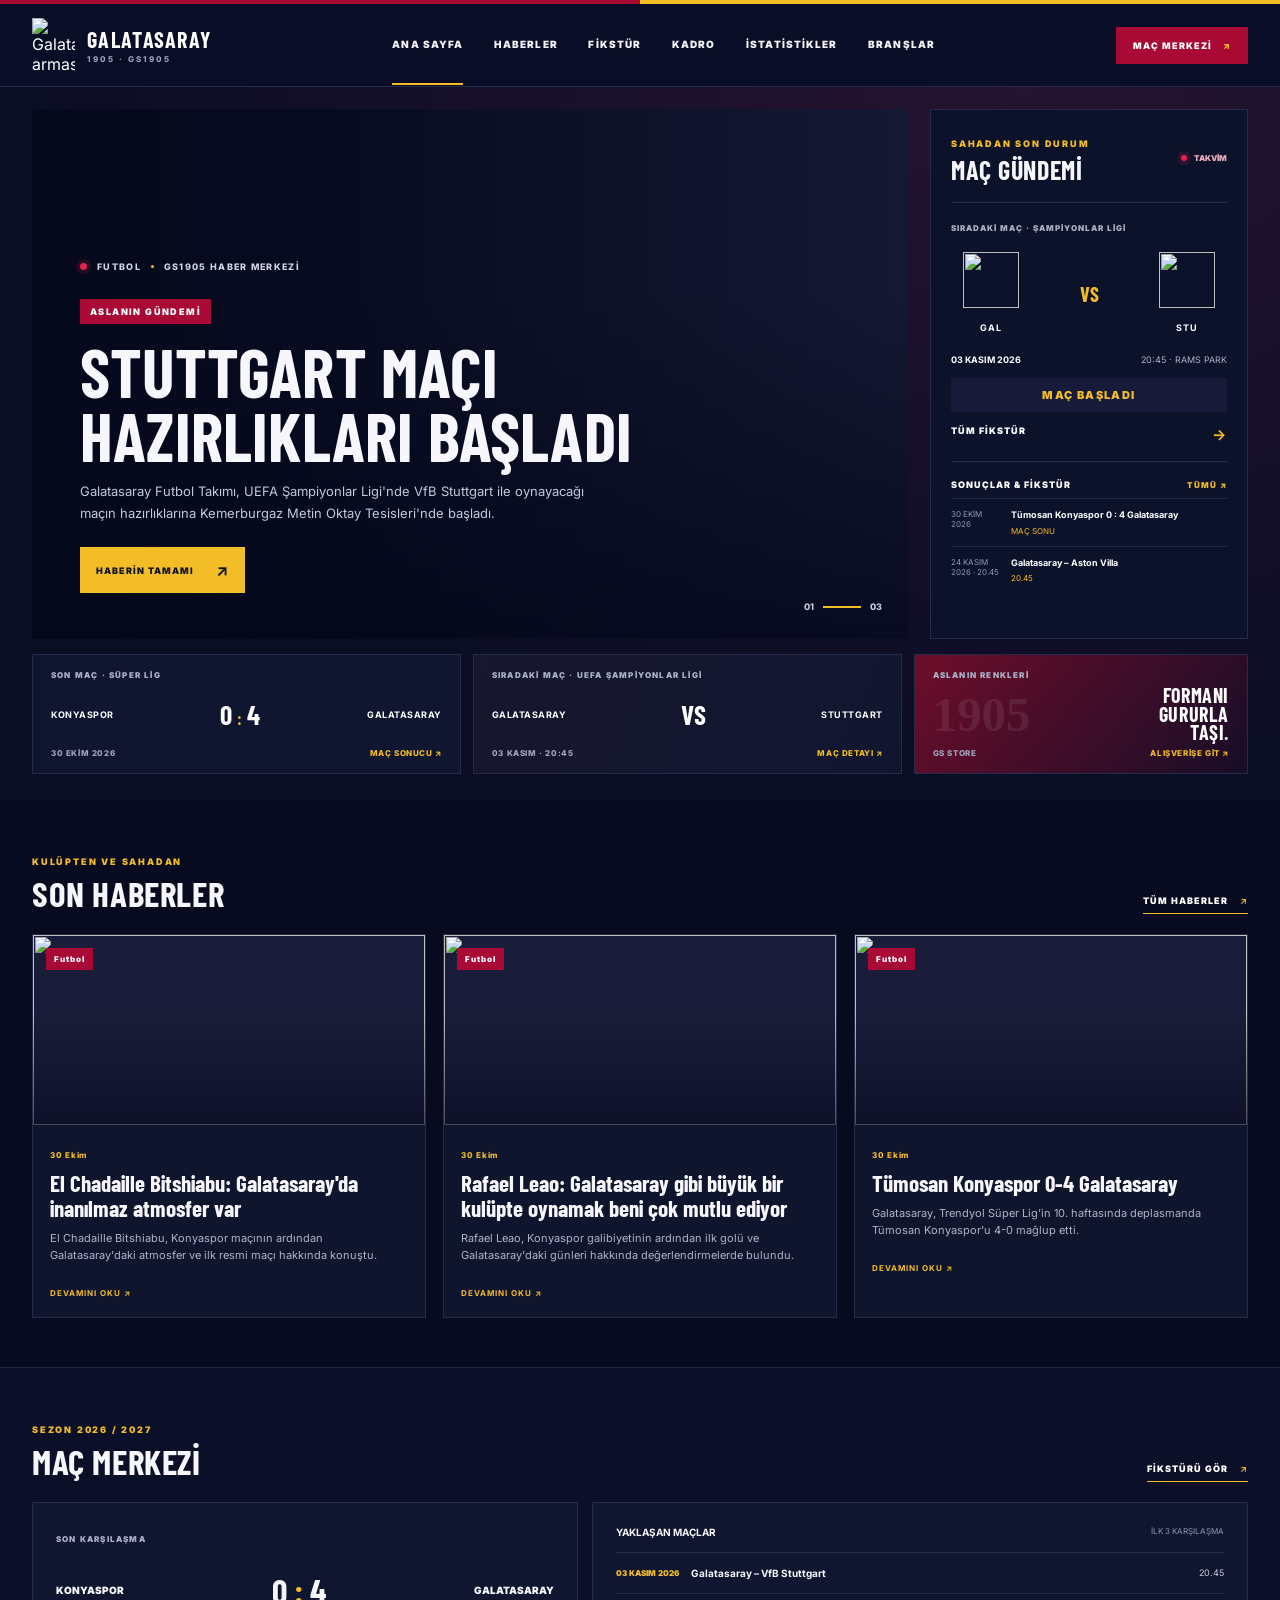
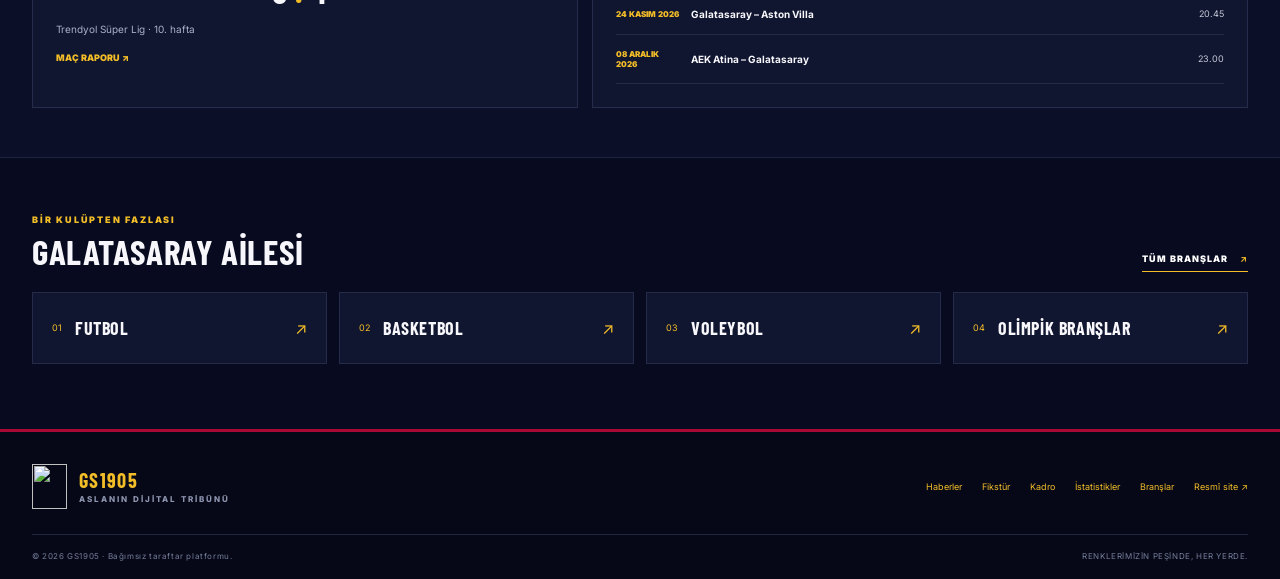
==== commit f21f535a: "Refresh shared design stylesheet version across site" ====
--- a/index.html
+++ b/index.html
@@ -8,7 +8,7 @@
 <link rel="preconnect" href="https://hlkiurt3.rocketcdn.com">
 <link rel="preconnect" href="https://fonts.googleapis.com">
 <link href="https://fonts.googleapis.com/css2?family=Barlow+Condensed:wght@500;600;700;800;900&family=Inter:wght@400;500;600;700;800;900&display=swap" rel="stylesheet">
-<link rel="stylesheet" href="assets/site-redesign.css?v=2">
+<link rel="stylesheet" href="assets/site-redesign.css?v=3">
 </head>
 <body>
 <div class="topline"></div>
--- a/assets/site-redesign.css
+++ b/assets/site-redesign.css
@@ -1,122 +1,61 @@
-/* GS1905 — complete visual redesign | dark, clean, Galatasaray red & gold */
-:root{--red:#a90432!important;--red2:#760021!important;--gold:#f4b51c!important;--ink:#f6f4f2!important;--muted:#a8a5ad!important;--line:#292532!important;--paper:#090811!important;--soft:#12111c!important;--max:1240px}
-html{scroll-behavior:smooth;background:#090811}
-body{background:#090811!important;color:#f6f4f2!important;font-family:Inter,ui-sans-serif,system-ui,-apple-system,"Segoe UI",sans-serif!important;line-height:1.55}
-a{color:inherit}::selection{background:#a90432;color:#fff}
-.topline,.top{height:4px;background:linear-gradient(90deg,#a90432 0 50%,#f4b51c 50%)!important}
-.wrap{width:min(1240px,calc(100% - 48px))!important}
-header{background:rgba(9,8,17,.92)!important;color:#fff!important;border-bottom:1px solid #292532!important;backdrop-filter:blur(18px);box-shadow:0 12px 35px #0002}
-.nav{min-height:76px}
-.brand{color:#fff!important}
-.brand small{color:#aaa!important}
-.crest,.gs-footer-crest{background:#a90432!important;color:#f4b51c!important;border:1px solid #f4b51c!important;box-shadow:0 0 0 4px #a904321a!important}
-.links a,.navlinks a{color:#e8e5ed!important;transition:color .2s}
-.links a:hover,.navlinks a:hover{color:#f4b51c!important}
-.nav-cta,.button,.btn{background:#a90432!important;color:#fff!important;border:1px solid #a90432!important;border-radius:7px!important}
-.nav-cta:hover,.button:hover,.btn:hover{background:#c10b3d!important}
-.hero,.news-masthead,.banner{background:radial-gradient(ellipse at 80% 0%,#351023 0%,#11101c 40%,#090811 80%)!important;color:#fff!important}
-.hero{padding-top:32px!important}
-.hero-grid{gap:22px}
-.hero-main{border:1px solid #38303e!important;border-radius:14px!important;box-shadow:0 24px 70px #0007!important;background:#14101d!important}
-.hero-slide:after{background:linear-gradient(0deg,#08070ff2 0%,#08070f6b 58%,#08070f12 100%)!important}
-.hero-content h1{color:#fff!important;text-wrap:balance}
-.eyebrow,.pill,.kicker,.match-badge,.live-label{color:#f4b51c!important}
-.next-match-panel{background:linear-gradient(145deg,#191521,#100e18)!important;border:1px solid #39303d!important;border-radius:14px!important;color:#fff!important;box-shadow:0 20px 50px #0005!important}
-.next-match-panel p,.next-match-panel small,.countdown-note{color:#b9b4c1!important}
-.club-mark,.match-team-logo{background:#f8f5ef!important;border-color:#4b3c43!important}
-.section{background:transparent!important;color:#f6f4f2!important;padding-top:44px!important;padding-bottom:30px!important}
-.section-head,.section-title,.heading{color:#fff!important;border-color:#302a37!important}
-.section-head h2,.section-title h1,.section-title h2,.heading h1,.heading h2{color:#fff!important;letter-spacing:-.035em}
-.kicker{letter-spacing:2px!important}
-.news-grid,.grid,.branches{gap:18px!important}
-.news-card,.card,.match-card,.match,.panel,.branch,.fixture,.profile,.news-art,.schedule-tab,.tab,.tools,.filters,.search,.list,.fact,.match-schedule,.standings-table,.table,.empty,.notice{background:#13121d!important;color:#f5f2f7!important;border:1px solid #302a38!important;border-radius:12px!important;box-shadow:0 12px 34px #0002!important}
-.news-card,.card,.branch,.match,.fixture{overflow:hidden;transition:transform .22s,border-color .22s,box-shadow .22s}
-.news-card:hover,.card:hover,.branch:hover,.match:hover,.fixture:hover{transform:translateY(-3px);border-color:#8e183a!important;box-shadow:0 18px 38px #0005!important}
-.news-copy,.copy,.card-info,.profile-main,.match-foot,.meta,.sub,.note,.lead,.intro,.description{color:#bdb7c6!important}
-.news-copy h2,.news-copy h3,.copy h2,.copy h3,.card h2,.card h3,.card-info h2,.card-info h3{color:#fff!important}
-.meta,.source,.table-source,.fixture-meta{color:#9b95a4!important}
-button,.schedule-tab,.tab{cursor:pointer}
-.schedule-tab.active,.tab.active,.filters .active{background:#a90432!important;color:#fff!important;border-color:#a90432!important}
-input,select,textarea,.search input{background:#0b0a12!important;color:#fff!important;border:1px solid #393140!important;border-radius:7px!important}
-input::placeholder{color:#88818f!important}
-.table-scroll,.scroll{border:1px solid #302a38!important;border-radius:10px!important;overflow:auto}
-table{background:#11101a!important;color:#f5f2f7!important;border-collapse:collapse}
-th{background:#21101a!important;color:#f4b51c!important}
-td,th{border-color:#302a38!important}
-tr:nth-child(even){background:#171520!important}
-tr:hover{background:#25141e!important}
-.score,.fixture-score,.number,.num{color:#f4b51c!important}
-.match-status,.status,.tag{background:#29111c!important;color:#ffbacb!important;border-radius:5px!important}
-hr{border:0;border-top:1px solid #302a38}
-.gs-footer{position:relative!important;overflow:hidden!important;background:radial-gradient(ellipse at 80% 0%,#27101c 0%,#11101a 40%,#08070e 100%)!important;color:#f4f1f5!important;border-top:1px solid #3a2732!important;margin-top:55px!important}
-.gs-footer:before{content:""!important;position:absolute;left:0;right:0;top:0;height:3px!important;background:linear-gradient(90deg,#a90432 0 50%,#f4b51c 50%)!important;opacity:1!important}
-.gs-footer:after{display:none!important}
-.gs-footer-inner{width:min(1240px,calc(100% - 48px))!important;margin:auto!important;padding:52px 0 22px!important}
-.gs-footer-main{display:grid!important;grid-template-columns:1.5fr 1fr 1fr 1fr!important;gap:28px!important;align-items:start!important}
-.gs-footer-brand p,.gs-footer-disclaimer{color:#a9a3b0!important;font-size:13px!important;line-height:1.8!important}
-.gs-footer-logo{display:inline-flex!important;align-items:center!important;gap:12px!important}
-.gs-footer-wordmark strong{color:#fff!important;font-size:24px!important;letter-spacing:-1px!important}
-.gs-footer-wordmark strong span{color:#f4b51c!important}
-.gs-footer-wordmark em{color:#aaa!important}
-.gs-socials a{display:inline-grid!important;place-items:center!important;width:34px!important;height:34px!important;border:1px solid #39303d!important;border-radius:50%!important;color:#f4b51c!important;margin-right:6px!important}
-.gs-footer-column h3,.gs-footer-trophies h3{font-size:11px!important;letter-spacing:1.7px!important;color:#f4b51c!important;margin:0 0 16px!important}
-.gs-footer-column a{display:flex!important;gap:8px!important;align-items:center!important;color:#c9c4ce!important;padding:7px 0!important;font-size:12px!important}
-.gs-footer-column a:hover{color:#fff!important}
-.gs-footer-column a b{margin-left:auto!important;color:#f4b51c!important}
-.gs-footer-trophies{grid-column:1/-1!important;border-top:1px solid #302a38!important;padding-top:20px!important}
-.trophy-photo-row{display:flex!important;gap:12px!important;flex-wrap:wrap!important}
-.trophy-photo{height:48px!important;width:48px!important;object-fit:contain!important;filter:grayscale(.15)!important;opacity:.78!important}
-.honours-captions{display:flex!important;flex-wrap:wrap!important;gap:16px!important;margin-top:10px!important;color:#a9a3b0!important;font-size:9px!important;letter-spacing:.5px!important}
-.honours-captions b{color:#f4b51c!important}
-.gs-footer-bottom{display:flex!important;justify-content:space-between!important;gap:18px!important;flex-wrap:wrap!important;border-top:1px solid #302a38!important;padding-top:20px!important;margin-top:28px!important;color:#8e8896!important;font-size:11px!important}
-.gs-footer-bottom strong{color:#f4b51c!important}
-.gs-footer-disclaimer{margin-top:14px!important;font-size:10px!important}
-.ui-icon{color:#f4b51c!important}
-@media(max-width:900px){.hero-grid{grid-template-columns:1fr!important}.next-match-panel{min-height:auto!important;gap:18px}.gs-footer-main{grid-template-columns:repeat(2,minmax(0,1fr))!important}.gs-footer-brand{grid-column:1/-1!important}.gs-footer-trophies{grid-column:1/-1!important}}
-@media(max-width:600px){.wrap{width:calc(100% - 28px)!important}.nav{min-height:66px}.hero{padding:18px 0 26px!important}.hero-main{min-height:440px!important}.hero-content{padding:24px!important}.hero-content h1{font-size:clamp(32px,10vw,46px)!important}.section{padding-top:30px!important}.gs-footer-inner{width:calc(100% - 28px)!important;padding-top:38px!important}.gs-footer-main{grid-template-columns:1fr 1fr!important;gap:22px 14px!important}.gs-footer-brand{grid-column:1/-1!important}.gs-footer-trophies{grid-column:1/-1!important}.gs-footer-bottom{flex-direction:column!important}.honours-captions{gap:10px!important}.news-grid,.grid{grid-template-columns:1fr!important}}
-@media(prefers-reduced-motion:reduce){*,*:before,*:after{scroll-behavior:auto!important;transition:none!important;animation:none!important}}
+/* GS1905 — sıfırdan tasarlanmış Galatasaray kulüp portalı */
+:root{--bg:#080b20;--panel:#10152e;--panel2:#151a35;--red:#a90935;--red2:#d21b48;--gold:#f3bd28;--white:#f7f7fb;--muted:#a4a9bf;--line:#272d4b;--max:1280px}
+*{box-sizing:border-box}html{scroll-behavior:smooth;scroll-padding-top:90px}body{margin:0;background:var(--bg);color:var(--white);font-family:Inter,Arial,sans-serif;-webkit-font-smoothing:antialiased}a{color:inherit;text-decoration:none}img{display:block;max-width:100%}button{font:inherit}.topline{height:4px;background:linear-gradient(90deg,var(--red) 0 50%,var(--gold) 50%)}.wrap{width:min(var(--max),calc(100% - 64px));margin:auto}
+.site-header{background:#090d25;border-bottom:1px solid #222947;position:relative;z-index:10}.nav{height:82px;display:flex;align-items:center;justify-content:space-between;gap:30px}.brand,.footer-brand{display:flex;align-items:center;gap:12px;flex-shrink:0}.brand img{width:43px;height:54px;object-fit:contain}.brand b,.footer-brand b{display:block;font-family:"Barlow Condensed",sans-serif;font-size:22px;letter-spacing:1.3px}.brand small,.footer-brand small{display:block;color:#8f96b0;font-size:8px;letter-spacing:2px;font-weight:800;margin-top:2px}.links{display:flex;align-items:center;gap:clamp(14px,2.4vw,34px)}.links a{font-size:10px;font-weight:900;letter-spacing:1.1px;color:#c9cde0;padding:33px 0;border-bottom:2px solid transparent}.links a:hover,.links a.active{color:#fff;border-color:var(--gold)}.nav-cta{background:var(--red);padding:13px 17px;font-size:9px;letter-spacing:1px;font-weight:900;white-space:nowrap}.nav-cta span{color:var(--gold);margin-left:8px}.menu{display:none}
+.hero{padding:22px 0 0;background:radial-gradient(ellipse at 70% 0%,#171735 0%,#080b20 62%)}.hero-grid{display:grid;grid-template-columns:minmax(0,1fr) 318px;gap:22px}.lead-story{height:530px;position:relative;overflow:hidden;background:#171b37}.lead-photo{position:absolute;inset:0;background-image:url("https://hlkiurt3.rocketcdn.com/news/56f3aac87f7449ac9ceebe490ee9ff58.jpeg");background-size:cover;background-position:center 30%;transition:transform .7s}.lead-story:hover .lead-photo{transform:scale(1.025)}.lead-shade{position:absolute;inset:0;background:linear-gradient(90deg,rgba(5,8,27,.96) 0%,rgba(5,8,27,.82) 36%,rgba(5,8,27,.15) 100%),linear-gradient(0deg,rgba(5,8,27,.8),transparent 65%)}.lead-copy{position:absolute;left:0;bottom:0;width:min(690px,88%);padding:46px 48px}.lead-meta{display:flex;align-items:center;gap:10px;color:#d1d4e4;font-size:9px;letter-spacing:1.3px;font-weight:800}.lead-meta i{width:3px;height:3px;background:var(--gold);border-radius:50%}.live-dot,.rail-live i{width:7px;height:7px;background:#e3224d;border-radius:50%;display:inline-block;box-shadow:0 0 0 4px #e3224d22}.lead-kicker{display:inline-block;margin-top:27px;background:var(--red);padding:7px 10px;color:#fff;font-size:9px;font-weight:900;letter-spacing:1.4px}.lead-copy h1{font-family:"Barlow Condensed",sans-serif;font-size:clamp(44px,5.3vw,70px);line-height:.94;letter-spacing:.2px;text-transform:uppercase;margin:16px 0 12px;max-width:650px}.lead-copy p{font-size:13px;color:#d2d5e4;line-height:1.75;max-width:520px;margin:0 0 22px}.lead-link{display:inline-flex;align-items:center;gap:22px;background:var(--gold);color:#111528;padding:13px 16px;font-size:9px;font-weight:900;letter-spacing:1px}.lead-link b{font-size:16px}.lead-index{position:absolute;right:26px;bottom:27px;display:flex;align-items:center;gap:9px;color:#c7cadd;font-size:9px;font-weight:800}.lead-index i{height:2px;width:38px;background:var(--gold)}
+.live-rail{background:#0d122b;border:1px solid #242b4b;padding:21px 20px;display:flex;flex-direction:column;min-width:0}.rail-head{display:flex;align-items:center;justify-content:space-between;padding-bottom:17px;border-bottom:1px solid var(--line)}.overline{font-size:9px;color:var(--gold);font-weight:900;letter-spacing:1.8px}.rail-head h2{font-family:"Barlow Condensed",sans-serif;font-size:26px;letter-spacing:.7px;margin:3px 0 0}.rail-live{font-size:8px;color:#e9aebc;display:flex;align-items:center;gap:7px;font-weight:900}.rail-live i{width:6px;height:6px}.rail-feature{padding:20px 0 17px;border-bottom:1px solid var(--line)}.rail-label{font-size:8px;color:#a8aec4;font-weight:900;letter-spacing:1px}.rail-teams{display:flex;align-items:center;justify-content:space-between;margin:19px 3px}.rail-teams div{width:74px;text-align:center}.rail-teams img{height:56px;width:56px;object-fit:contain;margin:0 auto 7px}.rail-teams b{font-size:9px;letter-spacing:1px}.rail-teams>strong{font-family:"Barlow Condensed",sans-serif;font-size:20px;color:var(--gold)}.rail-date{display:flex;justify-content:space-between;gap:6px;align-items:center;font-size:9px}.rail-date b{color:#fff}.rail-date span{color:#aab0c6}.rail-count{margin-top:13px;background:#171b39;padding:10px;text-align:center;color:var(--gold);font-size:11px;font-weight:900;letter-spacing:1.4px}.rail-more{display:flex;justify-content:space-between;padding-top:13px;font-size:9px;font-weight:900;letter-spacing:1px;color:#fff}.rail-more b{color:var(--gold);font-size:15px}.rail-list-title{display:flex;justify-content:space-between;align-items:center;margin:17px 0 8px;font-size:9px;font-weight:900;letter-spacing:1px}.rail-list-title a{font-size:8px;color:var(--gold)}.rail-fixtures{display:grid;gap:0}.rail-fixture{display:grid;grid-template-columns:52px 1fr;gap:4px 8px;padding:10px 0;border-top:1px solid #222845}.rail-fixture span{font-size:8px;color:#8e96b2;grid-row:span 2}.rail-fixture b{font-size:9px;line-height:1.4}.rail-fixture em{font-size:8px;font-style:normal;color:var(--gold)}
+.quick-strip{display:grid;grid-template-columns:1fr 1fr .78fr;gap:12px;padding:15px 0 26px}.quick-card{min-height:120px;background:#111630;border:1px solid #242b4b;padding:15px 18px;display:flex;flex-direction:column;justify-content:space-between;transition:border-color .2s}.quick-card:hover{border-color:var(--gold)}.quick-label{font-size:8px;letter-spacing:1.2px;color:#aab0c6;font-weight:900}.quick-match{display:flex;align-items:center;justify-content:space-between;gap:8px}.quick-match b{font-size:9px;letter-spacing:.5px}.quick-match strong{font-family:"Barlow Condensed",sans-serif;font-size:27px;white-space:nowrap}.quick-match strong i{font-size:17px;color:var(--gold);font-style:normal}.quick-foot{display:flex;justify-content:space-between;gap:8px;color:#a0a6bd;font-size:8px;font-weight:800;letter-spacing:.6px}.quick-foot em{font-style:normal;color:var(--gold)}.upcoming{background:linear-gradient(115deg,#17172e,#111630)}.shop{background:linear-gradient(130deg,#6e0d2a,#170d27);position:relative;overflow:hidden}.shop-art{display:flex;align-items:center;justify-content:space-between}.shop-art span{font-family:Georgia,serif;font-size:49px;color:#ffffff16;font-weight:900}.shop-art b{font-family:"Barlow Condensed",sans-serif;font-size:20px;line-height:.92;text-align:right;letter-spacing:.6px}
+.section{padding:49px 0;background:#080b20}.section-head{display:flex;justify-content:space-between;align-items:end;margin-bottom:20px}.section-head h2{font-family:"Barlow Condensed",sans-serif;font-size:35px;letter-spacing:.6px;margin:3px 0 0}.section-link{font-size:9px;letter-spacing:1px;font-weight:900;color:#fff;border-bottom:1px solid var(--gold);padding-bottom:7px}.section-link b{color:var(--gold);margin-left:9px}.news-grid{display:grid;grid-template-columns:repeat(3,minmax(0,1fr));gap:17px}.news-card{background:#10152e;border:1px solid #252b49;min-width:0;transition:transform .2s,border-color .2s}.news-card:hover{transform:translateY(-4px);border-color:#8c2445}.news-art{height:190px;position:relative;overflow:hidden;background:#1a1d39}.news-art img{width:100%;height:100%;object-fit:cover;transition:transform .35s}.news-card:hover .news-art img{transform:scale(1.04)}.news-art:after{content:"";position:absolute;inset:40% 0 0;background:linear-gradient(transparent,#080b20a8)}.news-art label{position:absolute;z-index:1;left:13px;top:13px;background:var(--red);padding:6px 8px;font-size:8px;font-weight:900;letter-spacing:1px}.news-fallback{font-family:"Barlow Condensed",sans-serif;font-size:48px;color:#ffffff24;display:grid;place-items:center;height:100%}.news-copy{padding:17px}.news-copy small{font-size:8px;color:var(--gold);font-weight:800;letter-spacing:.7px}.news-copy h3{font-family:"Barlow Condensed",sans-serif;font-size:23px;line-height:1.08;margin:9px 0;color:#fff}.news-copy p{font-size:11px;line-height:1.6;color:#aeb4ca;margin:0 0 15px}.news-copy>b{font-size:8px;color:var(--gold);letter-spacing:1px}
+.match-section{background:#0b0f27;border-top:1px solid #1e2441;border-bottom:1px solid #1e2441}.match-center{display:grid;grid-template-columns:1fr 1.2fr;gap:14px}.last-result,.next-fixtures{background:#111630;border:1px solid #262c4b;padding:23px}.result-score{display:flex;align-items:center;justify-content:space-between;gap:12px;margin:24px 0 12px}.result-score span{font-size:10px;font-weight:900}.result-score b{font-family:"Barlow Condensed",sans-serif;font-size:34px;white-space:nowrap}.result-score i{color:var(--gold);font-style:normal}.last-result p{font-size:10px;color:#aab0c6}.last-result>a{font-size:9px;color:var(--gold);font-weight:900}.fixture-head{display:flex;justify-content:space-between;gap:12px;padding-bottom:14px;border-bottom:1px solid var(--line);font-size:10px}.fixture-head span{color:#8f96b0;font-size:8px}.upcoming-row{display:grid;grid-template-columns:65px 1fr 52px;gap:10px;align-items:center;padding:14px 0;border-bottom:1px solid #242a47}.upcoming-row time{font-size:8px;color:var(--gold);font-weight:900}.upcoming-row b{font-size:10px}.upcoming-row span{font-size:9px;text-align:right;color:#c4c8d8}
+.branches-section{padding-bottom:65px}.branch-grid{display:grid;grid-template-columns:repeat(4,1fr);gap:12px}.branch-grid a{display:flex;align-items:center;gap:13px;padding:19px;background:#111630;border:1px solid #252b49;min-height:72px;transition:border-color .2s}.branch-grid a:hover{border-color:var(--gold)}.branch-grid span{font-size:9px;color:var(--gold)}.branch-grid b{font-family:"Barlow Condensed",sans-serif;font-size:18px;letter-spacing:.6px}.branch-grid i{font-style:normal;margin-left:auto;color:var(--gold)}
+.site-footer{background:#060817;border-top:3px solid var(--red);padding:32px 0 18px}.footer-main{display:grid;grid-template-columns:1fr auto;gap:25px;align-items:center}.footer-brand img{width:35px;height:45px;object-fit:contain}.footer-brand b{font-size:20px}.footer-nav{display:flex;gap:20px;flex-wrap:wrap}.footer-nav a{font-size:9px;color:#b7bdd0}.footer-nav a:hover{color:var(--gold)}.footer-bottom{grid-column:1/-1;border-top:1px solid #202540;padding-top:16px;display:flex;justify-content:space-between;gap:15px;color:#777f9c;font-size:8px;letter-spacing:.6px}
+.skeleton{height:330px;background:linear-gradient(100deg,#111630 20%,#1b2140 40%,#111630 60%);background-size:200% 100%;animation:shine 1.4s infinite}@keyframes shine{to{background-position:-200% 0}}
+@media(max-width:1000px){.nav{gap:15px}.links{gap:13px}.links a{font-size:9px}.hero-grid{grid-template-columns:minmax(0,1fr) 285px}.lead-story{height:490px}.lead-copy{padding:32px}.quick-strip{grid-template-columns:1fr 1fr}.shop{grid-column:1/-1}.shop-art{max-width:360px}.branch-grid{grid-template-columns:1fr 1fr}}
+@media(max-width:760px){.wrap{width:calc(100% - 32px)}.nav{height:70px}.brand img{width:36px;height:47px}.menu{display:grid;place-items:center;background:transparent;border:1px solid #303653;color:#fff;width:40px;height:40px;font-size:21px}.nav-cta{display:none}.links{display:none;position:absolute;top:70px;left:0;right:0;background:#0b1029;padding:10px 18px 18px;grid-template-columns:1fr 1fr;gap:0 16px;border-bottom:1px solid #303653}.links.open{display:grid}.links a{padding:13px 3px;border-bottom:1px solid #242a47}.hero-grid{grid-template-columns:1fr}.lead-story{height:470px}.live-rail{padding:17px}.rail-feature{padding:15px 0}.quick-strip{padding-top:12px}.section{padding:36px 0}.news-grid{gap:12px}.news-art{height:155px}.news-copy{padding:13px}.news-copy h3{font-size:20px}.match-center{grid-template-columns:1fr}.footer-main{grid-template-columns:1fr}.footer-nav{gap:15px}.footer-bottom{grid-column:auto}}
+@media(max-width:520px){.wrap{width:calc(100% - 24px)}.hero{padding-top:12px}.lead-story{height:440px}.lead-shade{background:linear-gradient(90deg,rgba(5,8,27,.9),rgba(5,8,27,.24)),linear-gradient(0deg,rgba(5,8,27,.94),transparent 75%)}.lead-copy{width:100%;padding:22px}.lead-copy h1{font-size:43px}.lead-copy p{font-size:11px}.lead-index{display:none}.rail-head h2{font-size:24px}.quick-strip{grid-template-columns:1fr}.shop{grid-column:auto}.quick-card{min-height:108px}.section-head{align-items:flex-start;gap:12px}.section-head h2{font-size:30px}.section-link{font-size:8px;white-space:nowrap;margin-top:10px}.news-grid{grid-template-columns:1fr}.news-art{height:190px}.news-copy h3{font-size:23px}.branch-grid{grid-template-columns:1fr 1fr;gap:8px}.branch-grid a{padding:13px 10px;gap:8px}.branch-grid b{font-size:15px}.result-score span{font-size:8px}.result-score b{font-size:30px}.footer-bottom{flex-direction:column}.upcoming-row{grid-template-columns:55px 1fr 42px}.upcoming-row b{font-size:9px}}
+@media(prefers-reduced-motion:reduce){*,*:before,*:after{scroll-behavior:auto!important;animation:none!important;transition:none!important}}
 
-/* Use the club crest rather than a text-made emblem */
-.crest,.gs-footer-crest{font-size:0!important;color:transparent!important;background-color:#fff!important;background-image:url("https://commons.wikimedia.org/wiki/Special:FilePath/Galatasaray-sports-club-logo.svg")!important;background-position:center!important;background-repeat:no-repeat!important;background-size:contain!important;border:0!important;box-shadow:none!important;border-radius:0!important}
-.crest{width:42px!important;height:52px!important}
-.gs-footer-crest{display:inline-block!important;width:38px!important;height:48px!important;flex:0 0 38px!important}
+/* İç sayfalar için aynı PSG-referans görsel dili */
+body:has(main:not(.home-main)){background:var(--bg)!important;color:var(--white)!important}
+body:has(main:not(.home-main)) header{background:#090d25!important;border-color:#242b4b!important;color:#fff!important}
+body:has(main:not(.home-main)) .brand{color:#fff!important}
+body:has(main:not(.home-main)) .brand small{color:#9ba2ba!important}
+body:has(main:not(.home-main)) .navlinks a,body:has(main:not(.home-main)) .back{color:#d7daea!important}
+body:has(main:not(.home-main)) .hero{background:radial-gradient(ellipse at 80% 0%,#25132f,#0a0d24 70%)!important;color:#fff!important}
+body:has(main:not(.home-main)) .hero p{color:#c3c8dc!important}
+body:has(main:not(.home-main)) .eyebrow,body:has(main:not(.home-main)) .tag,body:has(main:not(.home-main)) .section-title{color:var(--gold)!important}
+body:has(main:not(.home-main)) .panel,body:has(main:not(.home-main)) .match,body:has(main:not(.home-main)) .card,body:has(main:not(.home-main)) .feature-main,body:has(main:not(.home-main)) .profile,body:has(main:not(.home-main)) .fact,body:has(main:not(.home-main)) .pending,body:has(main:not(.home-main)) .notice,body:has(main:not(.home-main)) .tools,body:has(main:not(.home-main)) .feature{background:#111630!important;color:#f7f7fb!important;border:1px solid #292f4e!important;border-radius:3px!important;box-shadow:none!important}
+body:has(main:not(.home-main)) .feature-main p,body:has(main:not(.home-main)) .card p,body:has(main:not(.home-main)) .sub,body:has(main:not(.home-main)) .meta,body:has(main:not(.home-main)) .intro,body:has(main:not(.home-main)) .note,body:has(main:not(.home-main)) .disclaimer{color:#aeb4ca!important}
+body:has(main:not(.home-main)) input,body:has(main:not(.home-main)) select{background:#090d25!important;color:#fff!important;border:1px solid #343a59!important}
+body:has(main:not(.home-main)) .tab,body:has(main:not(.home-main)) .filters button{background:#151a35!important;color:#c8cde0!important;border-color:#303653!important}
+body:has(main:not(.home-main)) .tab.active,body:has(main:not(.home-main)) .filters button.active{background:var(--red)!important;color:#fff!important;border-color:var(--red)!important}
+body:has(main:not(.home-main)) table,body:has(main:not(.home-main)) .table{background:#111630!important;color:#f7f7fb!important}
+body:has(main:not(.home-main)) th{background:#1c203c!important;color:var(--gold)!important}
+body:has(main:not(.home-main)) td{border-color:#2b3150!important}
+body:has(main:not(.home-main)) footer{background:#060817!important;color:#aeb4ca!important;border-top:3px solid var(--red)!important}
+body:has(main:not(.home-main)) footer a,body:has(main:not(.home-main)) .source,body:has(main:not(.home-main)) .read{color:var(--gold)!important}
+@media(max-width:760px){body:has(main:not(.home-main)) .navlinks{display:flex;gap:12px;flex-wrap:wrap;font-size:10px}}
 
-/* Reference layout: compact club navigation, cinematic lead story, match rail */
-body{background:#03051b!important;color:#f7f7fb!important}
-header{position:relative!important;background:#05071d!important;border:0!important;box-shadow:none!important}
-header .nav{height:82px!important;max-width:1320px!important;margin:auto!important}
-.news-masthead{display:none!important}
-.hero{padding:18px 0 24px!important;background:#03051b!important}
-.hero-grid{width:min(1320px,calc(100% - 56px))!important;grid-template-columns:minmax(0,1fr) 300px!important;gap:20px!important;align-items:stretch!important}
-.hero-main{height:560px!important;min-height:560px!important;border:0!important;border-radius:0!important;box-shadow:none!important;background:#060923!important}
-.hero-slide{background-position:center 35%!important}
-.hero-slide:after{background:linear-gradient(90deg,rgba(3,5,27,.96) 0%,rgba(3,5,27,.8) 36%,rgba(3,5,27,.18) 75%,rgba(3,5,27,.08) 100%),linear-gradient(0deg,rgba(3,5,27,.72),transparent 55%)!important}
-.hero-content{padding:46px!important;max-width:660px!important}
-.hero-content h1{font-size:clamp(38px,4.4vw,62px)!important;line-height:1.02!important;max-width:570px!important}
-.hero-content p{font-size:14px!important;max-width:460px!important;color:#c8cce1!important}
-.eyebrow,.hero-content .eyebrow{display:inline-block!important;background:#e51c45!important;color:#fff!important;padding:7px 11px!important;font-size:10px!important;letter-spacing:1px!important}
-.hero-content .pill{display:inline-block!important;background:#e51c45!important;color:#fff!important;border-radius:0!important;padding:11px 14px!important;font-size:10px!important}
-.hero-controls{margin-top:20px!important}
-.hero-control{background:#e51c45!important;border:0!important}
-.hero-dots{bottom:22px!important}
-.hero-dot{border-radius:0!important}
-.hero-dot.active{background:#e51c45!important;border-color:#e51c45!important}
-.next-match-panel{min-height:560px!important;border-radius:0!important;border:0!important;border-left:1px solid #171c43!important;background:#070a24!important;padding:22px 18px!important;justify-content:flex-start!important}
-.next-match-panel .match-badge{font-size:9px!important;letter-spacing:1px!important;color:#ff3158!important}
-.next-match-panel h2{font-size:21px!important;color:#fff!important}
-.next-match-panel .versus{margin:18px 0!important}
-.next-match-panel .club-mark{width:54px!important;height:54px!important;background:#0c1234!important;border:1px solid #202a58!important}
-.next-match-panel .club-mark img{object-fit:contain!important}
-.next-match-panel .versus strong{font-size:9px!important;color:#d6d8e8!important}
-#nextMatchDate{color:#ff3158!important;font-size:22px!important}
-#nextMatchTime{color:#dfe2f4!important}
-.countdown-note{border-top:1px solid #252a4b!important;padding-top:14px!important;font-size:11px!important}
-.next-match-panel .more{margin-top:22px!important;display:inline-block!important;color:#ff3158!important;font-size:10px!important}
-.section{background:#03051b!important;color:#fff!important;padding-top:30px!important}
-.section.soft{background:#05071d!important}
-.section-head h2{font-size:27px!important}
-.news-card,.match-card{background:#080b25!important;border-color:#171d43!important;border-radius:0!important}
-.news-card:hover,.match-card:hover{border-color:#e51c45!important}
-.banner{background:linear-gradient(110deg,#11143b,#07091e)!important;border:1px solid #1d2450!important;border-radius:0!important}
-@media(max-width:900px){.hero-grid{grid-template-columns:1fr!important;width:calc(100% - 32px)!important}.hero-main{height:500px!important;min-height:500px!important}.next-match-panel{min-height:0!important}.hero-content{padding:30px!important}}
-@media(max-width:600px){.hero-grid{width:calc(100% - 20px)!important}.hero-main{height:460px!important;min-height:460px!important}.hero-content{padding:20px!important}.hero-content h1{font-size:36px!important}.hero-content p{font-size:12px!important}.next-match-panel{padding:20px!important}.section-head h2{font-size:23px!important}}
+/* GS1905 unified dark club-portal theme for every legacy subpage */
+body{background:#080b20!important;color:#f7f7fb!important;font-family:Inter,Arial,sans-serif!important}
+header{background:#090d25!important;border-color:#252b49!important;color:#fff!important}
+header .brand,header .brand small,header .navlinks a,header .links a,header .back{color:#f2f3f8!important}
+header .brand small{color:#9da5bf!important}
+header .navlinks a:hover,header .navlinks a[aria-current=page]{color:#fff!important;border-color:#f3bd28!important}
+body .hero{background:radial-gradient(ellipse at 80% 0%,#21172f,#0a0e26 68%)!important;color:#fff!important}
+body .hero h1,body h1,body h2,body h3{color:#f7f7fb!important}
+body .hero p,body p,body .lead,body .meta,body .note,body .intro{color:#b2b9cf}
+body .eyebrow,body .tag,body .group-title,body .section-title{color:#f3bd28!important}
+body .panel,body .card,body .match,body .fact,body .feature-main,body .pending,body .notice,body .table-wrap,body .standings,body .widget,body .content-card{background:#111630!important;color:#f7f7fb!important;border:1px solid #29304f!important;border-radius:3px!important;box-shadow:none!important}
+body input,body select,body textarea{background:#0b1029!important;color:#fff!important;border:1px solid #343b5c!important}
+body button,body .tab,body .filters button{background:#171d3b!important;color:#c6cce0!important;border:1px solid #303653!important}
+body button.active,body .tab.active,body .filters button.active{background:#a90935!important;color:#fff!important;border-color:#a90935!important}
+body table,body .table{background:#111630!important;color:#f7f7fb!important}
+body th{background:#1b2140!important;color:#f3bd28!important}
+body td{border-color:#2a3150!important}
+body footer{background:#060817!important;color:#aeb4ca!important;border-top:3px solid #a90935!important}
+body footer a,body .source,body .read,body .view{color:#f3bd28!important}
+body .photo,body .portrait{background:linear-gradient(145deg,#252b4b,#10152d)!important}
+body .card:hover,body .match:hover{border-color:#f3bd28!important}
+.ui-icon{width:18px;height:18px;vertical-align:middle;flex:none}
+@media(max-width:760px){header .navlinks{max-width:100%;overflow-x:auto;scrollbar-width:none}header .navlinks::-webkit-scrollbar{display:none}}
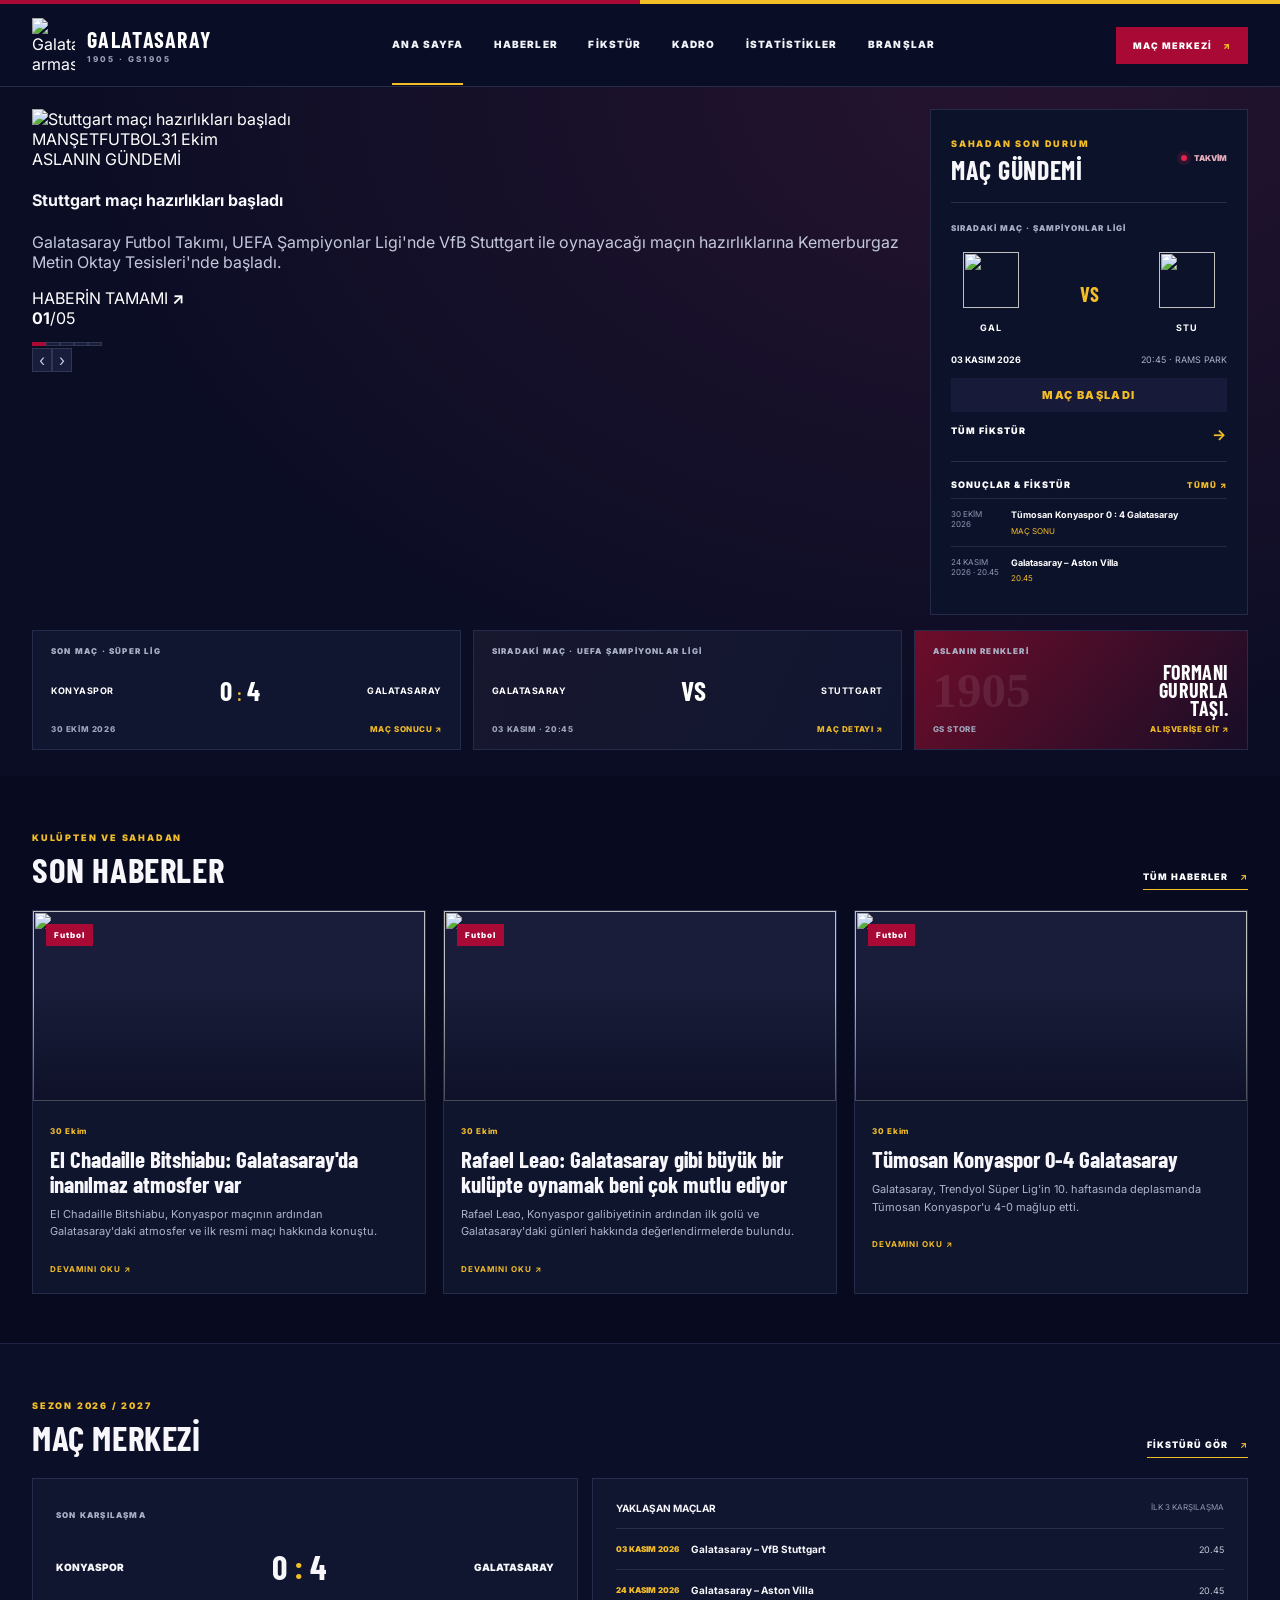
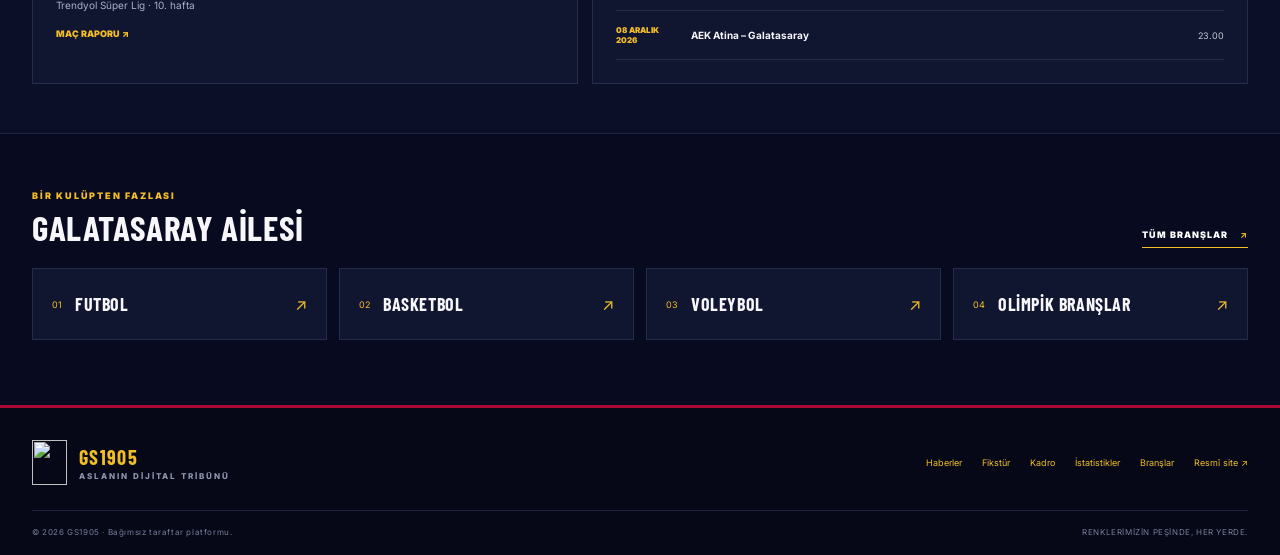
==== commit 26bd1d32: "Build modern five-story homepage headline slider" ====
--- a/index.html
+++ b/index.html
@@ -21,14 +21,17 @@
 <main>
 <section class="hero">
 <div class="wrap hero-grid">
-<article class="lead-story">
-<div class="lead-photo" id="leadPhoto" role="img" aria-label="Galatasaray haber fotoğrafı"></div>
-<div class="lead-shade"></div>
-<div class="lead-copy"><div class="lead-meta"><span class="live-dot"></span> <span id="leadCategory">KULÜPTEN HABERLER</span><i></i><span>GS1905 HABER MERKEZİ</span></div>
-<div class="lead-kicker">ASLANIN GÜNDEMİ</div><h1 id="leadTitle">Galatasaray'da gündem yoğun, hedef yine zirve</h1><p id="leadDesc">Sarı kırmızılı takımın en güncel haberleri, maç önü gelişmeleri ve kulüpten son dakika notları.</p>
-<a class="lead-link" id="leadLink" href="haberler.html">HABERİN TAMAMI <b>↗</b></a></div>
-<div class="lead-index"><span>01</span><i></i><span>03</span></div>
-</article>
+<section class="headline-slider" id="headlineSlider" aria-label="Manşet haberleri" aria-roledescription="carousel">
+ <div class="headline-track" id="headlineTrack" aria-live="off">
+  <div class="headline-loading"><span class="headline-spinner"></span><b>MANŞETLER YÜKLENİYOR</b></div>
+ </div>
+ <div class="headline-controls">
+  <div class="headline-count"><b id="headlineCurrent">01</b><span>/</span><span id="headlineTotal">05</span></div>
+  <div class="headline-dots" id="headlineDots" aria-label="Manşet seçimi"></div>
+  <div class="headline-arrows"><button type="button" id="headlinePrev" aria-label="Önceki haber">‹</button><button type="button" id="headlineNext" aria-label="Sonraki haber">›</button></div>
+ </div>
+ <div class="headline-progress"><span id="headlineProgress"></span></div>
+</section>
 <aside class="live-rail">
 <div class="rail-head"><div><span class="overline">SAHADAN SON DURUM</span><h2>MAÇ GÜNDEMİ</h2></div><span class="rail-live"><i></i> TAKVİM</span></div>
 <div class="rail-feature"><div class="rail-label">SIRADAKİ MAÇ · ŞAMPİYONLAR LİGİ</div><div class="rail-teams"><div><img src="https://commons.wikimedia.org/wiki/Special:FilePath/Galatasaray_Sports_Club_Logo.svg" alt=""><b>GAL</b></div><strong>VS</strong><div><img src="https://commons.wikimedia.org/wiki/Special:FilePath/VfB_Stuttgart_Logo.svg" alt=""><b>STU</b></div></div><div class="rail-date"><b>03 KASIM 2026</b><span>20:45 · RAMS PARK</span></div><div class="rail-count" id="countdown">MAÇ TAKVİMİ</div><a href="fikstur.html" class="rail-more">TÜM FİKSTÜR <b>→</b></a></div>
@@ -50,13 +53,40 @@
 <script>
 const esc=s=>String(s??'').replace(/[&<>"']/g,c=>({'&':'&amp;','<':'&lt;','>':'&gt;','"':'&quot;',"'":'&#39;'}[c]));
 const menu=document.getElementById('menuToggle'),nav=document.getElementById('siteNav');menu.addEventListener('click',()=>{const open=nav.classList.toggle('open');menu.setAttribute('aria-expanded',String(open));menu.textContent=open?'×':'☰'});
+const slider=document.getElementById('headlineSlider'),track=document.getElementById('headlineTrack'),dots=document.getElementById('headlineDots');
+let headlineItems=[],headlineIndex=0,headlineTimer=null,headlinePaused=false,headlineTouchX=0;
+const headlineEsc=esc;
+function renderHeadline(){
+ const x=headlineItems[headlineIndex]; if(!x)return;
+ track.innerHTML='<article class="headline-slide is-active"><a class="headline-image-link" href="'+headlineEsc(x.url)+'" target="_blank" rel="noopener" aria-label="'+headlineEsc(x.title)+' haberini oku"><img class="headline-image" src="'+headlineEsc(x.image||'')+'" alt="'+headlineEsc(x.title)+'" '+(headlineIndex===0?'fetchpriority="high"':'loading="lazy"')+'><span class="headline-image-vignette"></span></a><div class="headline-copy"><div class="headline-meta"><span class="headline-live"><i></i> MANŞET</span><span>'+headlineEsc((x.category||'GALATASARAY').toLocaleUpperCase('tr'))+'</span><span>'+headlineEsc(new Intl.DateTimeFormat('tr-TR',{day:'numeric',month:'long'}).format(new Date(x.published)))+'</span></div><span class="headline-kicker">ASLANIN GÜNDEMİ</span><h1>'+headlineEsc(x.title)+'</h1><p>'+headlineEsc(x.description||'Galatasaray’dan en güncel gelişmeler.')+'</p><span class="headline-read">HABERİN TAMAMI <b>↗</b></span></div></article>';
+ document.getElementById('headlineCurrent').textContent=String(headlineIndex+1).padStart(2,'0');
+ document.getElementById('headlineTotal').textContent=String(headlineItems.length).padStart(2,'0');
+ [...dots.children].forEach((d,i)=>{d.classList.toggle('active',i===headlineIndex);d.setAttribute('aria-current',i===headlineIndex?'true':'false');});
+ const bar=document.getElementById('headlineProgress');bar.style.transition='none';bar.style.width='0%';requestAnimationFrame(()=>{bar.style.transition='width 6s linear';bar.style.width='100%';});
+}
+function goHeadline(n){if(!headlineItems.length)return;headlineIndex=(n+headlineItems.length)%headlineItems.length;renderHeadline();restartHeadline();}
+function stopHeadline(){if(headlineTimer){clearInterval(headlineTimer);headlineTimer=null;}}
+function restartHeadline(){stopHeadline();if(!headlinePaused&&headlineItems.length>1)headlineTimer=setInterval(()=>{headlineIndex=(headlineIndex+1)%headlineItems.length;renderHeadline();},6000);}
+function pauseHeadline(){headlinePaused=true;stopHeadline();document.getElementById('headlineProgress').style.animationPlayState='paused';}
+function resumeHeadline(){headlinePaused=false;restartHeadline();}
+document.getElementById('headlinePrev').addEventListener('click',()=>goHeadline(headlineIndex-1));
+document.getElementById('headlineNext').addEventListener('click',()=>goHeadline(headlineIndex+1));
+slider.addEventListener('mouseenter',pauseHeadline);slider.addEventListener('mouseleave',resumeHeadline);
+slider.addEventListener('focusin',pauseHeadline);slider.addEventListener('focusout',e=>{if(!slider.contains(e.relatedTarget))resumeHeadline();});
+slider.addEventListener('keydown',e=>{if(e.key==='ArrowLeft')goHeadline(headlineIndex-1);if(e.key==='ArrowRight')goHeadline(headlineIndex+1);});
+slider.addEventListener('touchstart',e=>{headlineTouchX=e.changedTouches[0].clientX;},{passive:true});
+slider.addEventListener('touchend',e=>{const dx=e.changedTouches[0].clientX-headlineTouchX;if(Math.abs(dx)>45)goHeadline(headlineIndex+(dx<0?1:-1));},{passive:true});
+document.addEventListener('visibilitychange',()=>{if(document.hidden)stopHeadline();else restartHeadline();});
 fetch('data/news.json?ts='+Date.now(),{cache:'no-store'}).then(r=>r.json()).then(data=>{
- const items=(data.items||[]).filter(x=>x.url&&x.url.startsWith('https://www.galatasaray.org/')).sort((a,b)=>Date.parse(b.published)-Date.parse(a.published));
- if(!items.length)return;
- const lead=items[0];document.getElementById('leadTitle').textContent=lead.title;document.getElementById('leadDesc').textContent=lead.description;document.getElementById('leadCategory').textContent=(lead.category||'HABER').toLocaleUpperCase('tr');document.getElementById('leadLink').href=lead.url;
- if(lead.image)document.getElementById('leadPhoto').style.backgroundImage='url("'+lead.image.replace(/["\\]/g,'')+'")';
- document.getElementById('homeNews').innerHTML=items.slice(1,4).map((x,i)=>'<a class="news-card" href="'+esc(x.url)+'" target="_blank" rel="noopener"><div class="news-art">'+(x.image?'<img src="'+esc(x.image)+'" alt="" loading="lazy">':'<span class="news-fallback">GS1905</span>')+'<label>'+esc(x.category||'GALATASARAY')+'</label></div><div class="news-copy"><small>'+esc(new Intl.DateTimeFormat('tr-TR',{day:'numeric',month:'long'}).format(new Date(x.published)))+'</small><h3>'+esc(x.title)+'</h3><p>'+esc(x.description)+'</p><b>DEVAMINI OKU ↗</b></div></a>').join('');
- }).catch(()=>{});
+ const items=(data.items||[]).filter(x=>x.url&&x.url.startsWith('https://www.galatasaray.org/')&&x.image).sort((a,b)=>Date.parse(b.published)-Date.parse(a.published)).slice(0,5);
+ if(!items.length){track.innerHTML='<div class="headline-loading">Manşet haberleri şu anda yüklenemiyor.</div>';return;}
+ headlineItems=items;
+ dots.innerHTML=items.map((x,i)=>'<button type="button" aria-label="'+(i+1)+'. habere git" aria-current="'+(i===0?'true':'false')+'" class="'+(i===0?'active':'')+'"><span></span></button>').join('');
+ [...dots.children].forEach((d,i)=>d.addEventListener('click',()=>goHeadline(i)));
+ renderHeadline();restartHeadline();
+ document.getElementById('homeNews').innerHTML=items.slice(1,4).map((x,i)=>'<a class="news-card" href="'+headlineEsc(x.url)+'" target="_blank" rel="noopener"><div class="news-art"><img src="'+headlineEsc(x.image)+'" alt="" loading="lazy"><label>'+headlineEsc(x.category||'GALATASARAY')+'</label></div><div class="news-copy"><small>'+headlineEsc(new Intl.DateTimeFormat('tr-TR',{day:'numeric',month:'long'}).format(new Date(x.published)))+'</small><h3>'+headlineEsc(x.title)+'</h3><p>'+headlineEsc(x.description)+'</p><b>DEVAMINI OKU ↗</b></div></a>').join('');
+}).catch(()=>{track.innerHTML='<div class="headline-loading">Manşet haberleri yüklenemedi.</div>';});
+
 fetch('data/matches.json?ts='+Date.now(),{cache:'no-store'}).then(r=>r.json()).then(data=>{
  const up=(data.upcoming||[]).slice(0,3);
  document.getElementById('upcomingList').innerHTML=up.map(x=>'<div class="upcoming-row"><time>'+esc((x.date||'').split('·')[0].trim())+'</time><b>'+esc(x.home)+' – '+esc(x.away)+'</b><span>'+esc((x.date||'').split('·')[1]||'')+'</span></div>').join('');
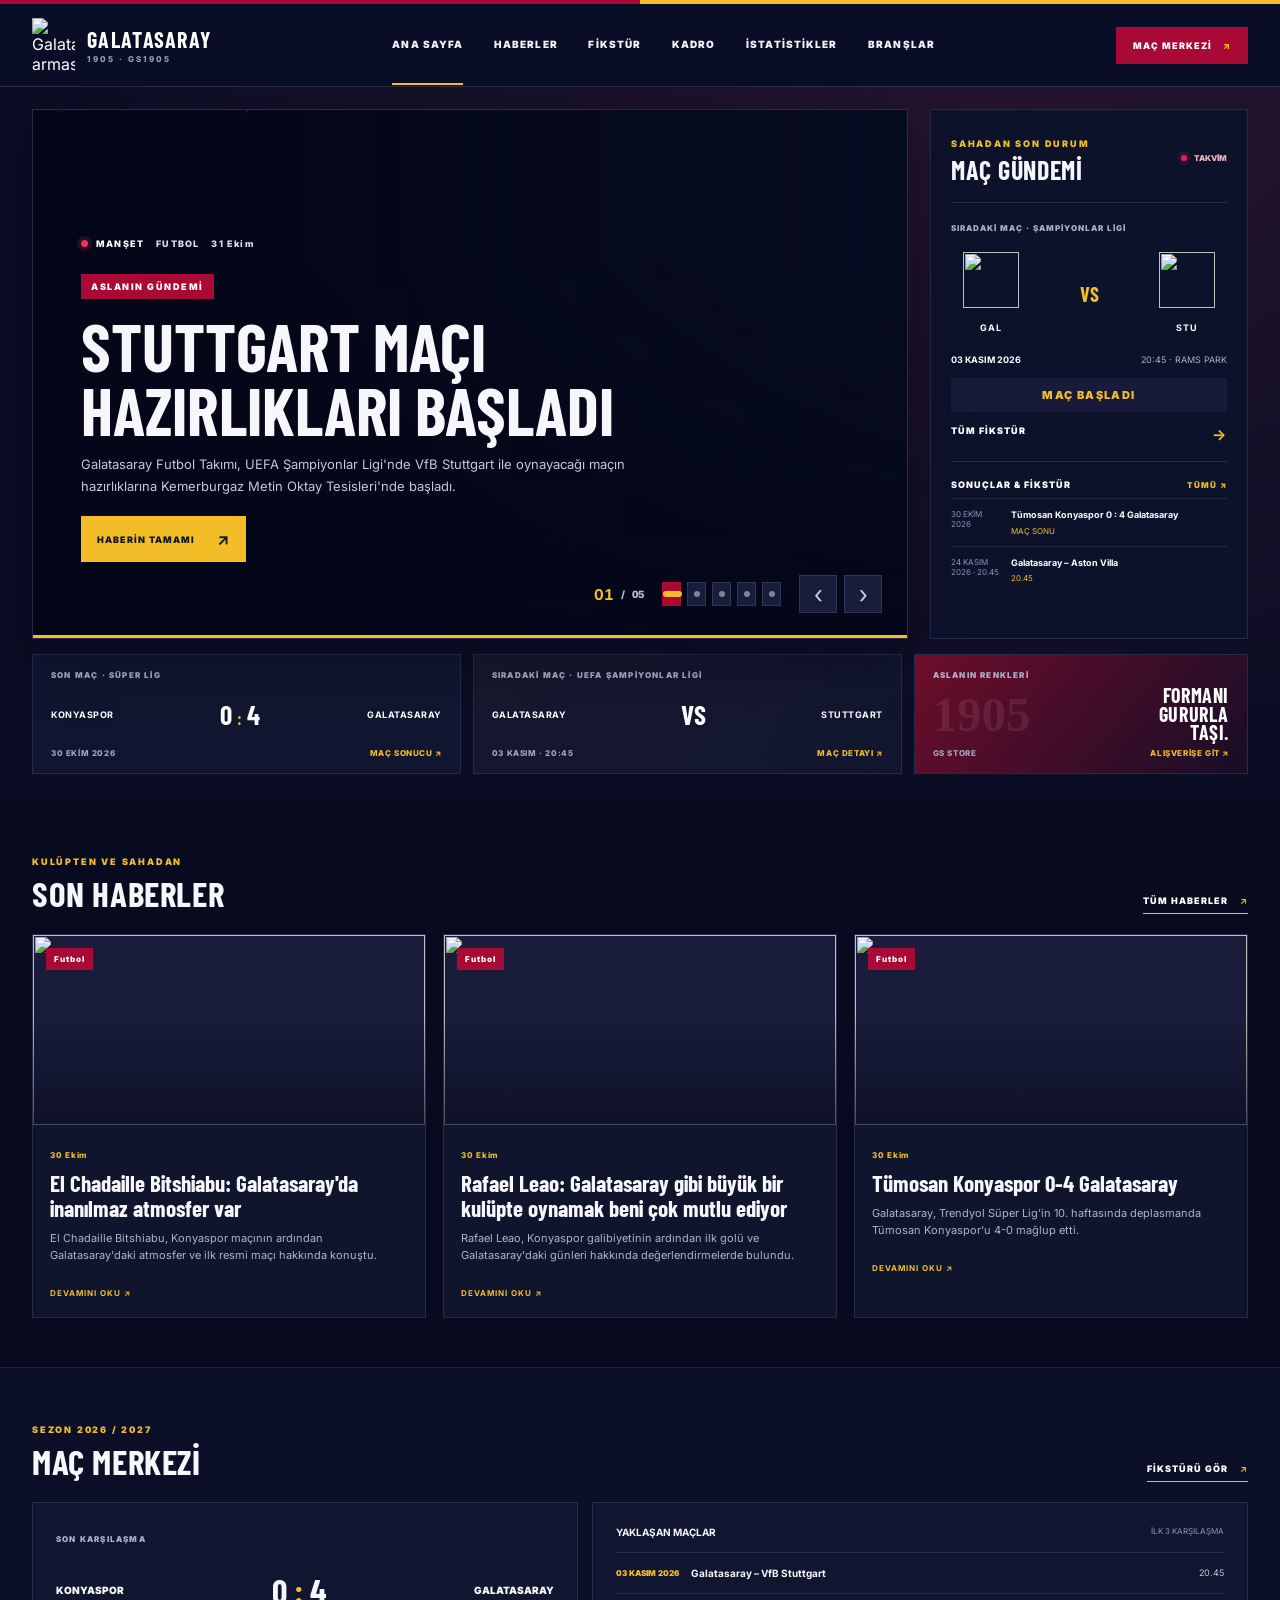
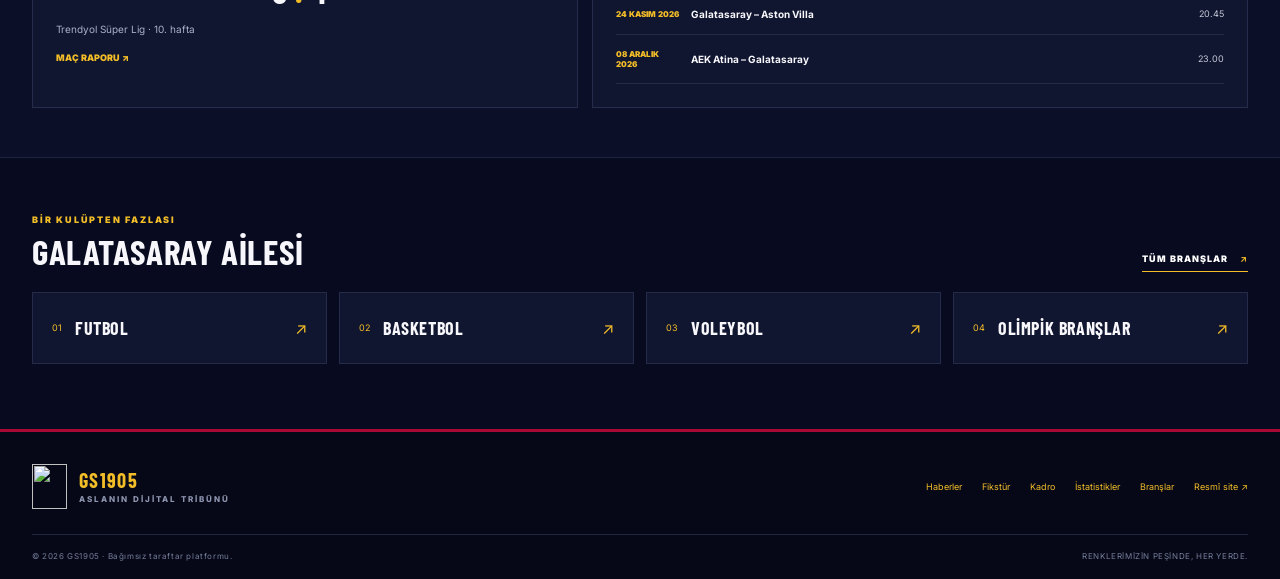
==== commit eb8fd151: "Refresh homepage slider stylesheet cache" ====
--- a/index.html
+++ b/index.html
@@ -8,7 +8,7 @@
 <link rel="preconnect" href="https://hlkiurt3.rocketcdn.com">
 <link rel="preconnect" href="https://fonts.googleapis.com">
 <link href="https://fonts.googleapis.com/css2?family=Barlow+Condensed:wght@500;600;700;800;900&family=Inter:wght@400;500;600;700;800;900&display=swap" rel="stylesheet">
-<link rel="stylesheet" href="assets/site-redesign.css?v=3">
+<link rel="stylesheet" href="assets/site-redesign.css?v=4">
 </head>
 <body>
 <div class="topline"></div>
--- a/assets/site-redesign.css
+++ b/assets/site-redesign.css
@@ -59,3 +59,42 @@
 body .card:hover,body .match:hover{border-color:#f3bd28!important}
 .ui-icon{width:18px;height:18px;vertical-align:middle;flex:none}
 @media(max-width:760px){header .navlinks{max-width:100%;overflow-x:auto;scrollbar-width:none}header .navlinks::-webkit-scrollbar{display:none}}
+
+
+/* Modern 5-story homepage headline carousel */
+.headline-slider{height:530px;min-width:0;position:relative;overflow:hidden;background:#080d24;border:1px solid #252d4b;box-shadow:0 22px 55px #03061555;isolation:isolate}
+.headline-track{height:100%;position:relative}
+.headline-slide{position:absolute;inset:0;overflow:hidden;animation:headlineIn .55s ease both}
+@keyframes headlineIn{from{opacity:.35;transform:scale(1.012)}to{opacity:1;transform:scale(1)}}
+.headline-image-link{position:absolute;inset:0;display:block}
+.headline-image{width:100%;height:100%;display:block;object-fit:cover;object-position:center 30%;filter:saturate(1.04);transform:scale(1.015);transition:transform 7s ease}
+.headline-slide.is-active .headline-image{transform:scale(1.07)}
+.headline-image-vignette{position:absolute;inset:0;background:linear-gradient(90deg,rgba(4,7,24,.97) 0%,rgba(4,7,24,.83) 36%,rgba(4,7,24,.18) 100%),linear-gradient(0deg,rgba(4,7,24,.88),transparent 72%)}
+.headline-copy{position:absolute;z-index:2;left:0;bottom:0;width:min(720px,88%);padding:42px 48px 76px;pointer-events:none}
+.headline-meta{display:flex;align-items:center;flex-wrap:wrap;gap:12px;color:#d9dced;font-size:9px;font-weight:850;letter-spacing:1.2px}
+.headline-live{display:inline-flex;align-items:center;gap:8px;color:#fff}
+.headline-live i{width:7px;height:7px;border-radius:50%;background:#ef315b;box-shadow:0 0 0 4px #ef315b25}
+.headline-kicker{display:inline-block;margin-top:25px;padding:7px 10px;background:#a90935;color:#fff;font-size:9px;font-weight:950;letter-spacing:1.5px}
+.headline-copy h1{font-family:"Barlow Condensed",sans-serif!important;font-size:clamp(42px,5.2vw,68px);line-height:.96;letter-spacing:.1px!important;text-transform:uppercase;margin:15px 0 11px;max-width:680px;color:#fff!important}
+.headline-copy p{max-width:560px;margin:0 0 19px;color:#e0e3ef!important;font-size:13px;line-height:1.7}
+.headline-read{display:inline-flex;align-items:center;gap:22px;background:#f3bd28;color:#111528;padding:13px 16px;font-size:9px;font-weight:950;letter-spacing:1px}
+.headline-read b{font-size:16px}
+.headline-controls{position:absolute;z-index:4;right:25px;bottom:25px;display:flex;align-items:center;gap:18px}
+.headline-count{display:flex;gap:7px;align-items:center;color:#b8bfd6;font-size:10px;font-weight:850;font-variant-numeric:tabular-nums}
+.headline-count b{color:#f3bd28;font-size:15px}
+.headline-dots{display:flex;align-items:center;gap:6px}
+.headline-dots button{width:19px;height:24px;padding:0;border:0;background:transparent;cursor:pointer;display:grid;place-items:center}
+.headline-dots button span{display:block;width:6px;height:6px;border-radius:8px;background:#ffffff75;transition:all .25s}
+.headline-dots button.active span{width:19px;background:#f3bd28}
+.headline-arrows{display:flex;gap:7px}
+.headline-arrows button{width:38px;height:38px;border:1px solid #ffffff66;background:#0b1029b8;color:#fff;font-size:25px;line-height:1;cursor:pointer;transition:background .2s,border-color .2s}
+.headline-arrows button:hover{background:#a90935;border-color:#a90935}
+.headline-progress{position:absolute;z-index:5;left:0;right:0;bottom:0;height:3px;background:#ffffff25}
+.headline-progress span{display:block;width:0;height:100%;background:#f3bd28}
+.headline-loading{height:100%;display:flex;align-items:center;justify-content:center;gap:13px;color:#d5d9e9;font-size:10px;letter-spacing:1.3px}
+.headline-spinner{width:20px;height:20px;border:2px solid #ffffff35;border-top-color:#f3bd28;border-radius:50%;animation:headlineSpin .8s linear infinite}
+@keyframes headlineSpin{to{transform:rotate(360deg)}}
+@media(max-width:1000px){.headline-slider{height:490px}.headline-copy{padding:32px 32px 72px}}
+@media(max-width:760px){.headline-slider{height:470px}.headline-copy{width:100%;padding:25px 23px 76px}.headline-image-vignette{background:linear-gradient(90deg,rgba(4,7,24,.88),rgba(4,7,24,.25)),linear-gradient(0deg,rgba(4,7,24,.96),transparent 78%)}.headline-copy h1{font-size:clamp(38px,8vw,52px)}.headline-copy p{font-size:11px}.headline-controls{left:20px;right:20px;bottom:20px;justify-content:space-between}.headline-arrows button{width:35px;height:35px}}
+@media(max-width:520px){.headline-slider{height:440px}.headline-copy{padding:20px 19px 73px}.headline-copy h1{font-size:39px}.headline-copy p{font-size:10px;line-height:1.55;margin-bottom:13px}.headline-kicker{margin-top:18px}.headline-meta{font-size:8px;gap:8px}.headline-controls{left:14px;right:14px;bottom:15px}.headline-dots{gap:3px}.headline-dots button{width:15px}.headline-dots button.active span{width:15px}.headline-count{font-size:9px}}
+@media(prefers-reduced-motion:reduce){.headline-slide,.headline-spinner{animation:none}.headline-image{transition:none}}
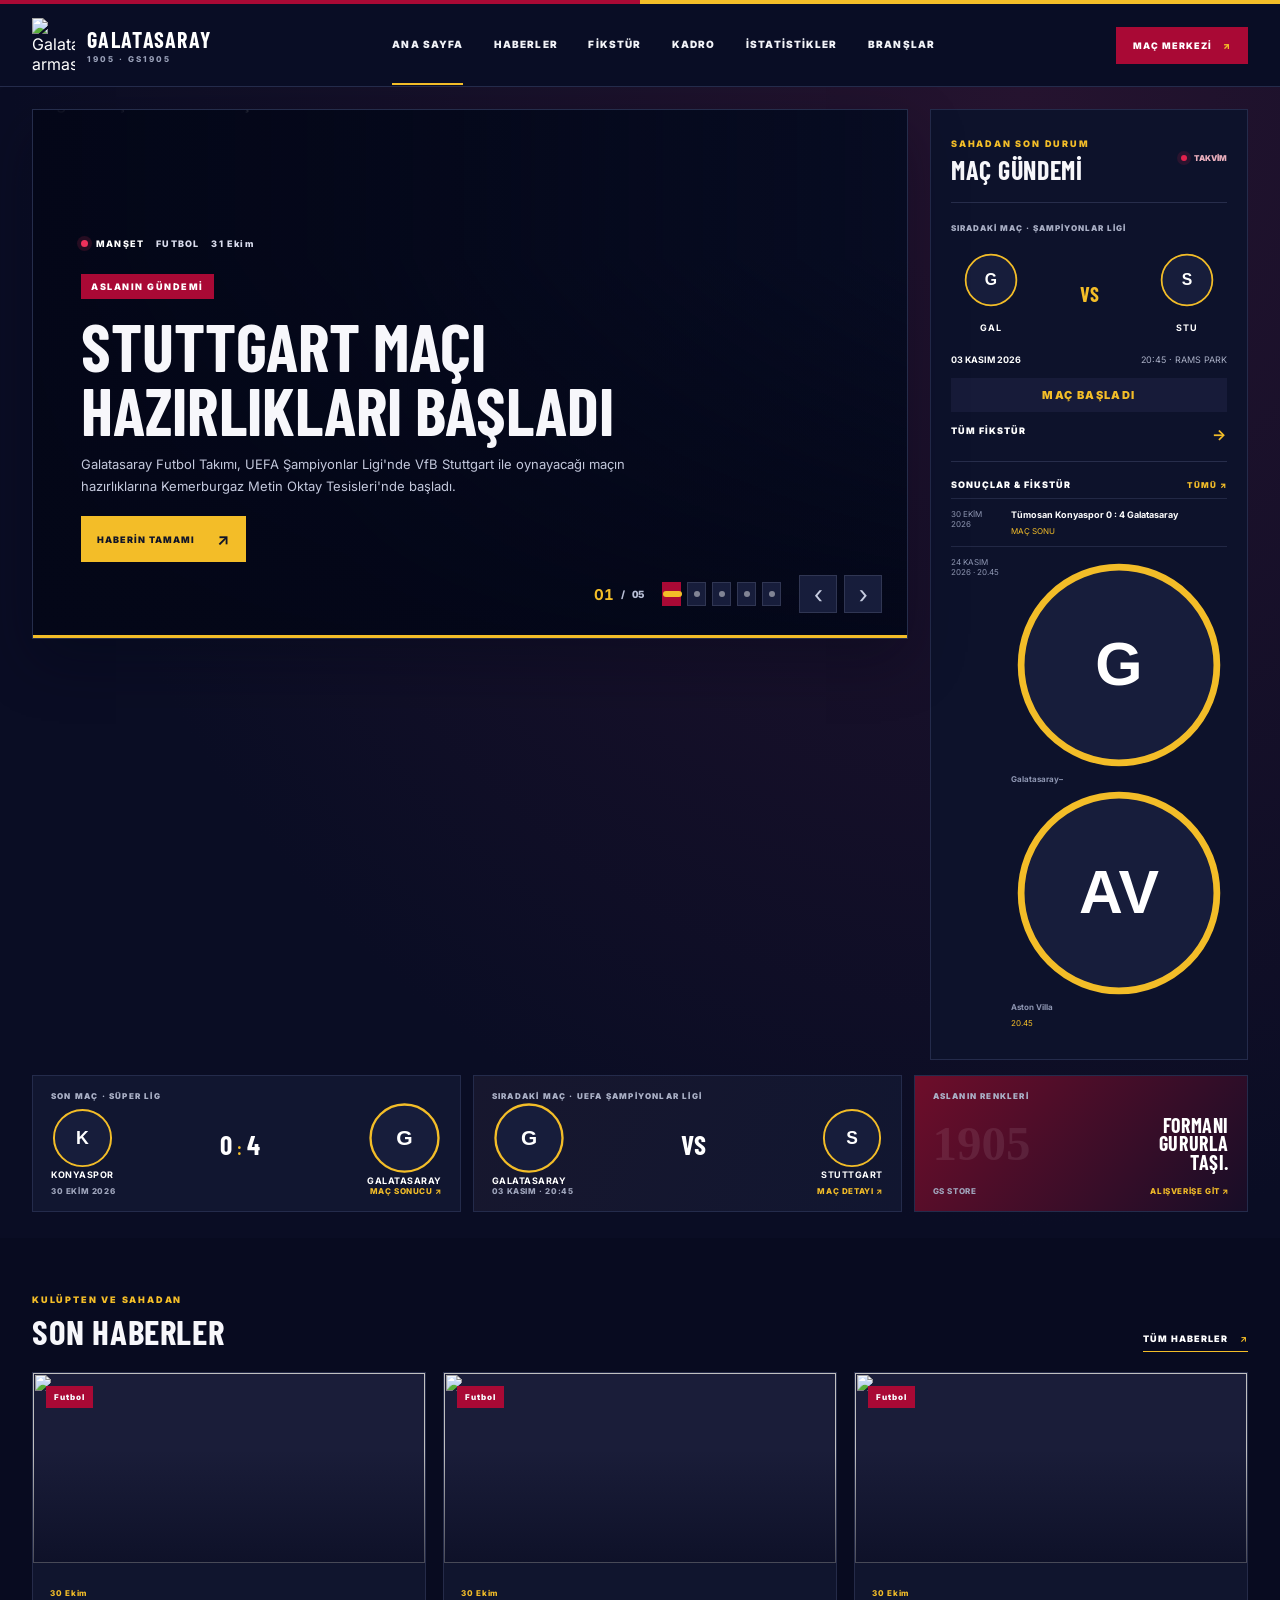
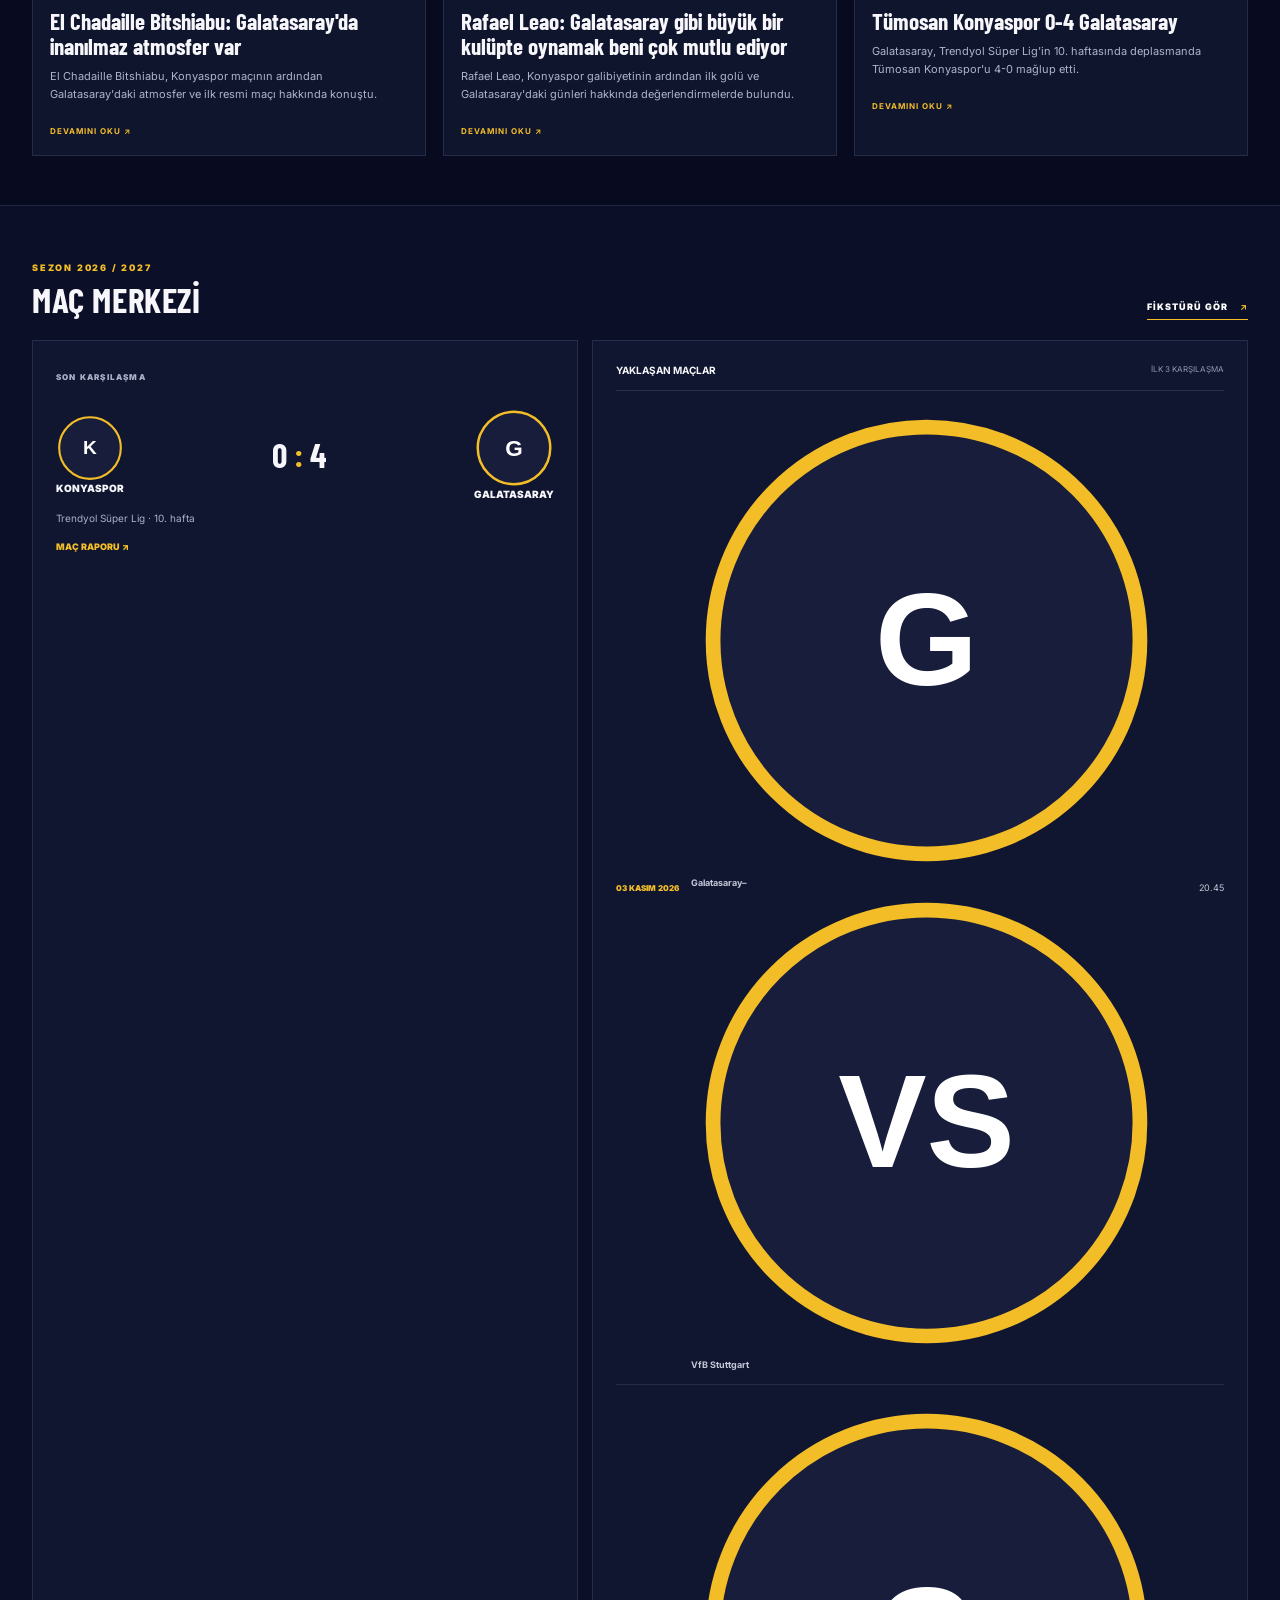
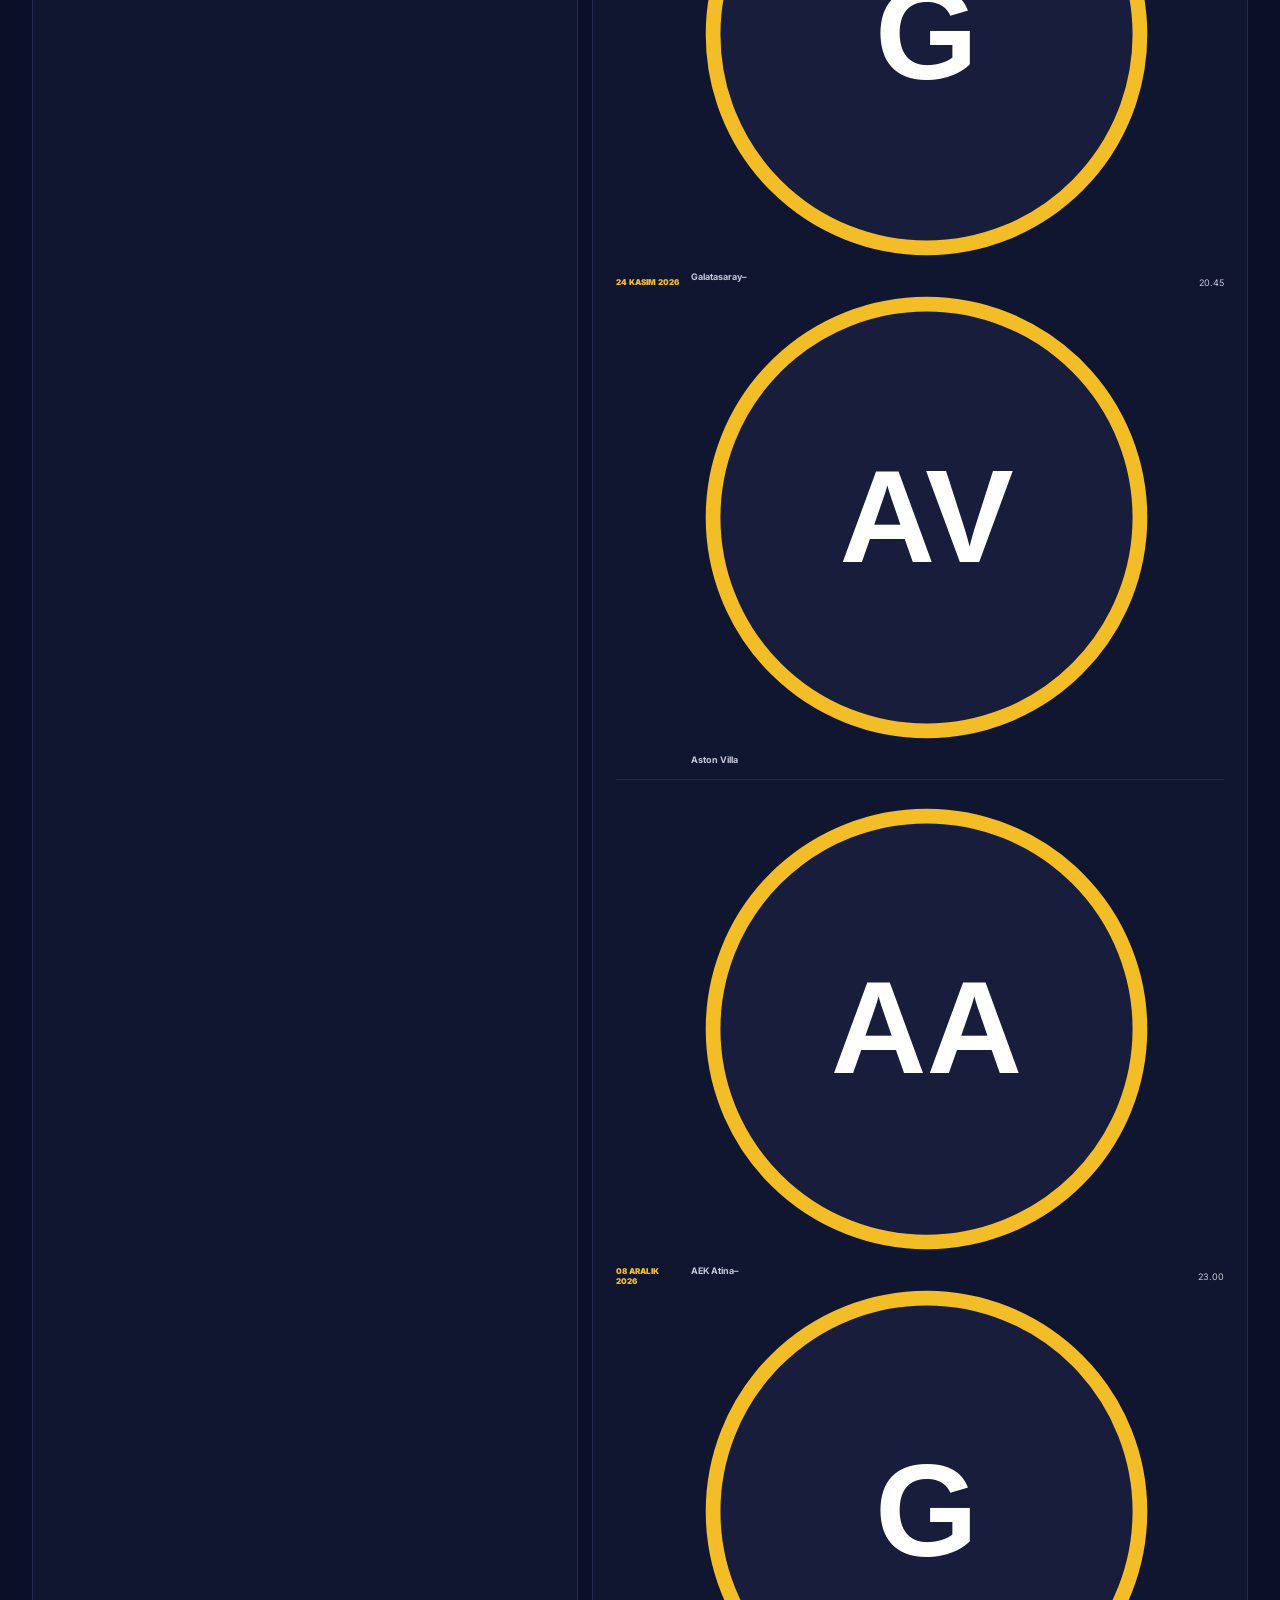
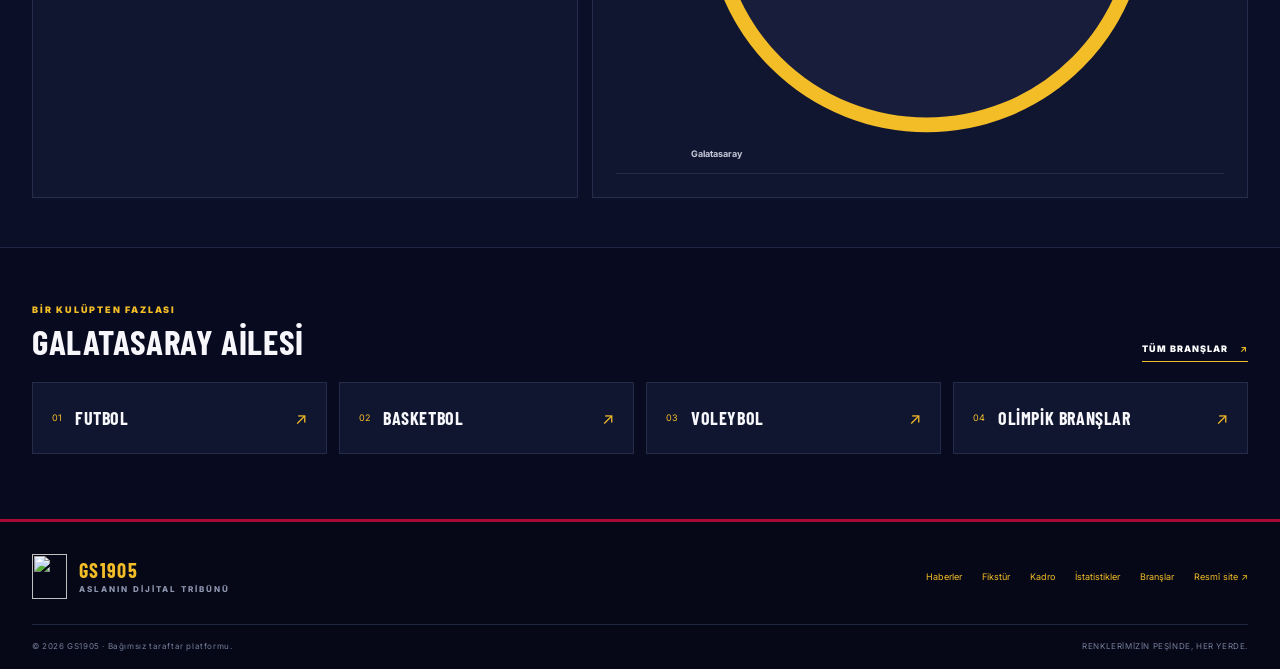
==== commit dbfc5dfb: "Load shared team crest system on index.html" ====
--- a/index.html
+++ b/index.html
@@ -95,4 +95,5 @@
  }).catch(()=>{});
 const target=new Date('2026-11-03T20:45:00+03:00');function tick(){const d=target-Date.now(),el=document.getElementById('countdown');if(d<=0){el.textContent='MAÇ BAŞLADI';return;}const days=Math.floor(d/86400000),hours=Math.floor(d%86400000/3600000);el.textContent=days+' GÜN  '+hours+' SAAT KALDI';}tick();setInterval(tick,60000);
 </script>
+<script src="assets/team-logos.js?v=1" defer></script>
 </body></html>
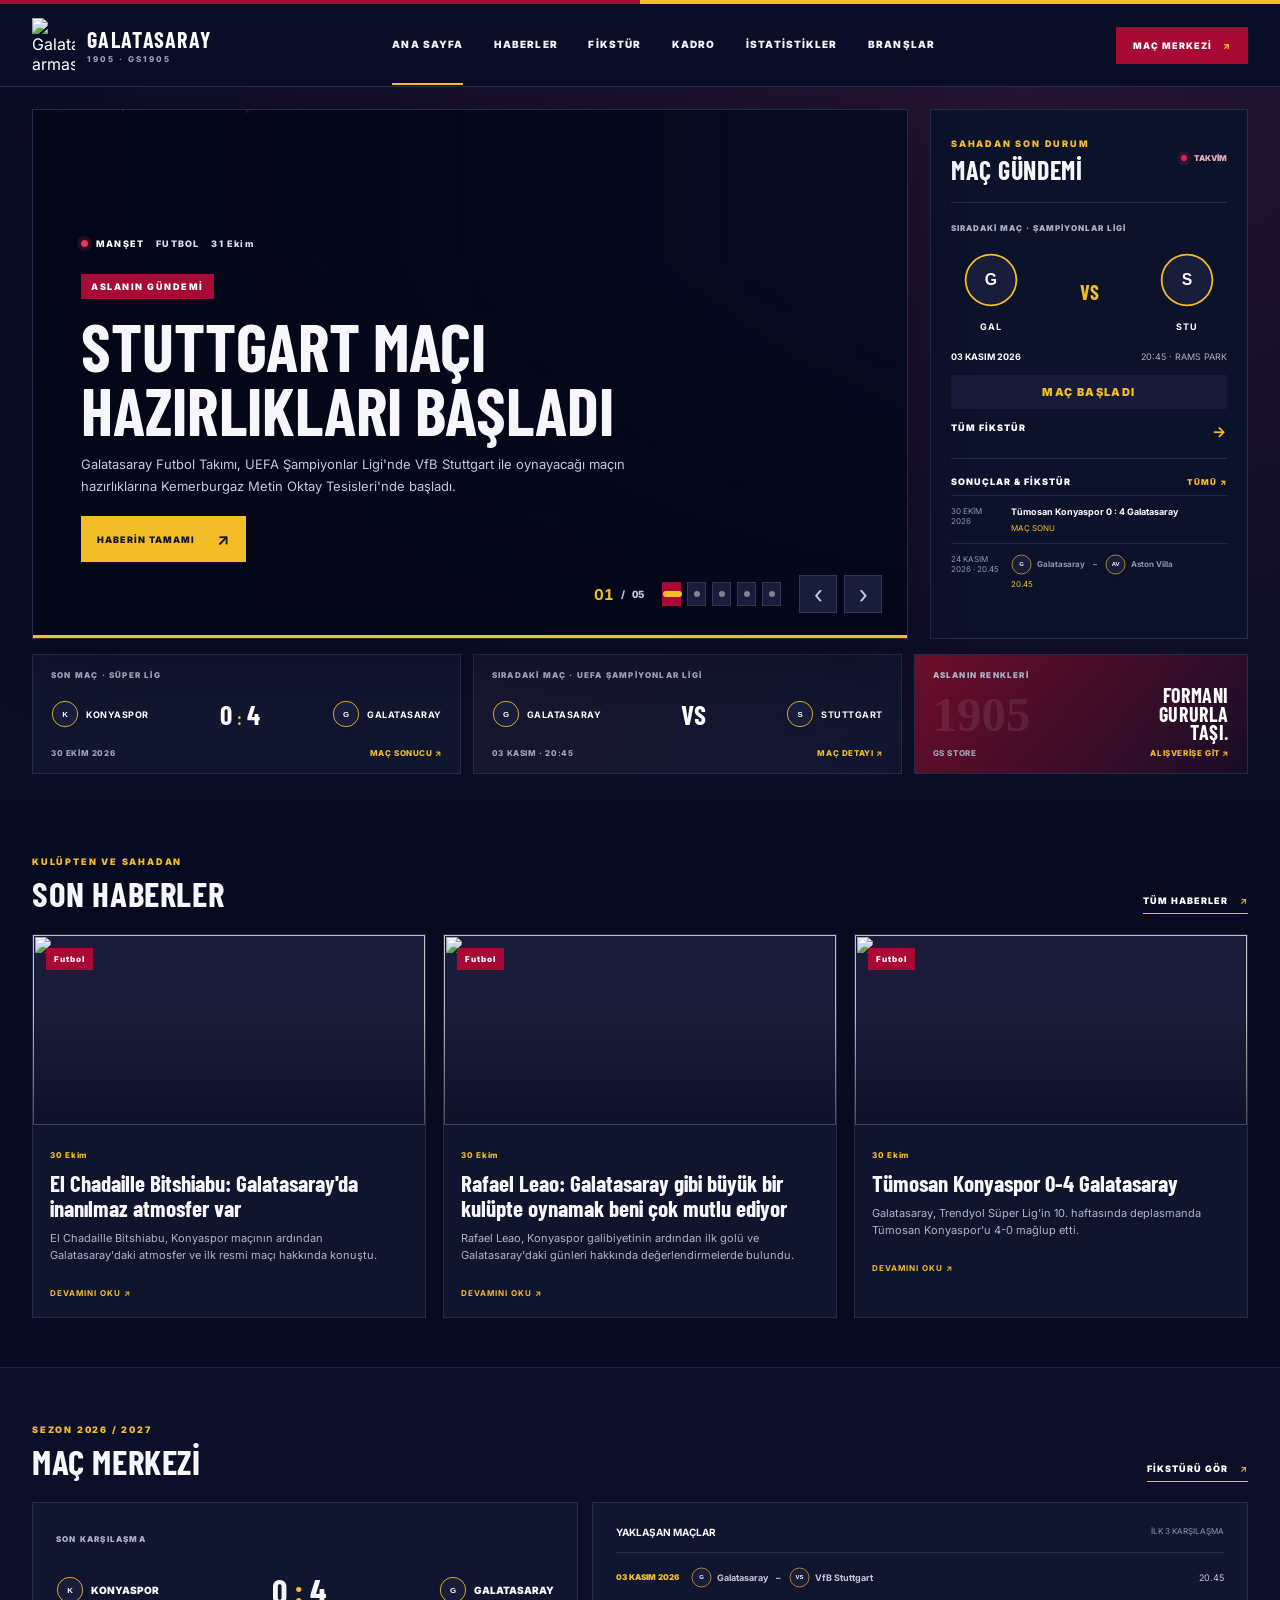
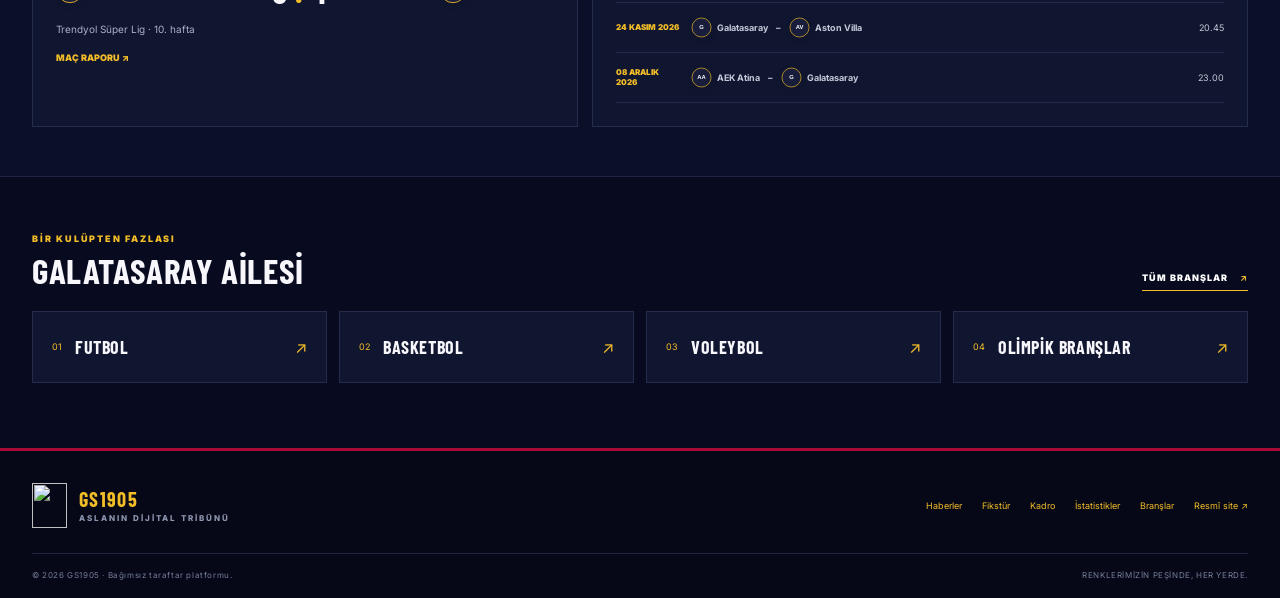
==== commit d34c65c0: "Refresh shared team logo and design assets on index.html" ====
--- a/index.html
+++ b/index.html
@@ -8,7 +8,7 @@
 <link rel="preconnect" href="https://hlkiurt3.rocketcdn.com">
 <link rel="preconnect" href="https://fonts.googleapis.com">
 <link href="https://fonts.googleapis.com/css2?family=Barlow+Condensed:wght@500;600;700;800;900&family=Inter:wght@400;500;600;700;800;900&display=swap" rel="stylesheet">
-<link rel="stylesheet" href="assets/site-redesign.css?v=4">
+<link rel="stylesheet" href="assets/site-redesign.css?v=5">
 </head>
 <body>
 <div class="topline"></div>
@@ -95,5 +95,5 @@
  }).catch(()=>{});
 const target=new Date('2026-11-03T20:45:00+03:00');function tick(){const d=target-Date.now(),el=document.getElementById('countdown');if(d<=0){el.textContent='MAÇ BAŞLADI';return;}const days=Math.floor(d/86400000),hours=Math.floor(d%86400000/3600000);el.textContent=days+' GÜN  '+hours+' SAAT KALDI';}tick();setInterval(tick,60000);
 </script>
-<script src="assets/team-logos.js?v=1" defer></script>
+<script src="assets/team-logos.js?v=2" defer></script>
 </body></html>
--- a/assets/site-redesign.css
+++ b/assets/site-redesign.css
@@ -98,3 +98,20 @@
 @media(max-width:760px){.headline-slider{height:470px}.headline-copy{width:100%;padding:25px 23px 76px}.headline-image-vignette{background:linear-gradient(90deg,rgba(4,7,24,.88),rgba(4,7,24,.25)),linear-gradient(0deg,rgba(4,7,24,.96),transparent 78%)}.headline-copy h1{font-size:clamp(38px,8vw,52px)}.headline-copy p{font-size:11px}.headline-controls{left:20px;right:20px;bottom:20px;justify-content:space-between}.headline-arrows button{width:35px;height:35px}}
 @media(max-width:520px){.headline-slider{height:440px}.headline-copy{padding:20px 19px 73px}.headline-copy h1{font-size:39px}.headline-copy p{font-size:10px;line-height:1.55;margin-bottom:13px}.headline-kicker{margin-top:18px}.headline-meta{font-size:8px;gap:8px}.headline-controls{left:14px;right:14px;bottom:15px}.headline-dots{gap:3px}.headline-dots button{width:15px}.headline-dots button.active span{width:15px}.headline-count{font-size:9px}}
 @media(prefers-reduced-motion:reduce){.headline-slide,.headline-spinner{animation:none}.headline-image{transition:none}}
+
+
+/* Team crests in every score, fixture and standings component */
+.team-crest{width:30px;height:30px;object-fit:contain;display:inline-block;vertical-align:middle;flex:0 0 30px;margin-right:8px;filter:drop-shadow(0 2px 3px rgba(0,0,0,.14))}
+.teams>span{display:flex;align-items:center;gap:7px;min-width:0}
+.teams>span:last-child{justify-content:flex-end;text-align:right}
+.teams .team-crest{width:32px;height:32px;flex-basis:32px;margin:0 7px 0 0}
+.rail-teams>div{display:flex;flex-direction:column;align-items:center;gap:6px}
+.rail-teams .team-crest{width:44px;height:44px;margin:0}
+.quick-match b,.result-score span{display:flex;align-items:center;justify-content:center;gap:7px}
+.quick-match .team-crest,.result-score .team-crest{width:28px;height:28px;flex-basis:28px;margin:0}
+.upcoming-row b,.rail-fixture b{display:flex;align-items:center;gap:5px;flex-wrap:wrap}
+.upcoming-row .team-crest,.rail-fixture .team-crest{width:21px;height:21px;flex-basis:21px;margin:0}
+.fixture-separator{color:#f3bd28;margin:0 3px}
+#standings td:nth-child(2){text-align:left;white-space:nowrap}
+#standings td:nth-child(2) .team-crest{width:23px;height:23px;flex-basis:23px;margin-right:8px}
+@media(max-width:520px){.teams .team-crest{width:26px;height:26px;flex-basis:26px}.rail-teams .team-crest{width:38px;height:38px}.quick-match .team-crest,.result-score .team-crest{width:23px;height:23px;flex-basis:23px}.upcoming-row .team-crest,.rail-fixture .team-crest{width:18px;height:18px;flex-basis:18px}}
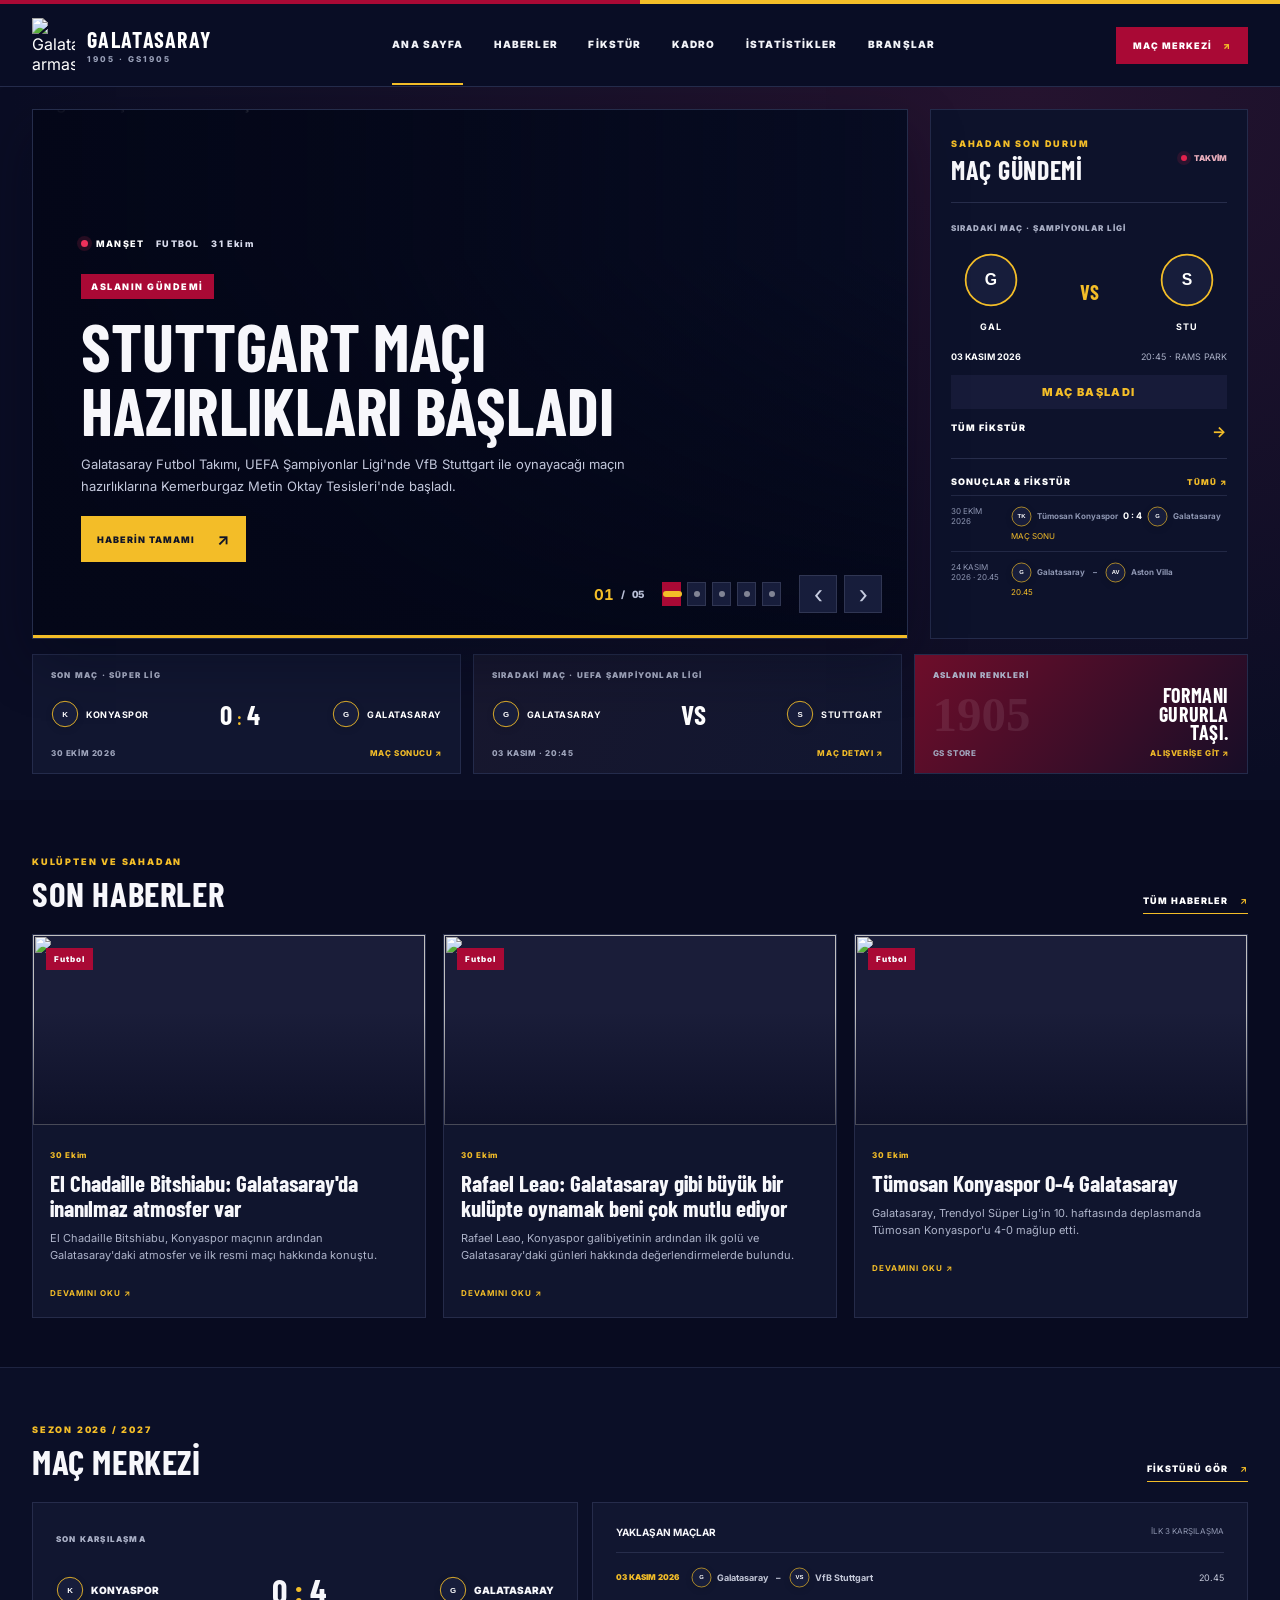
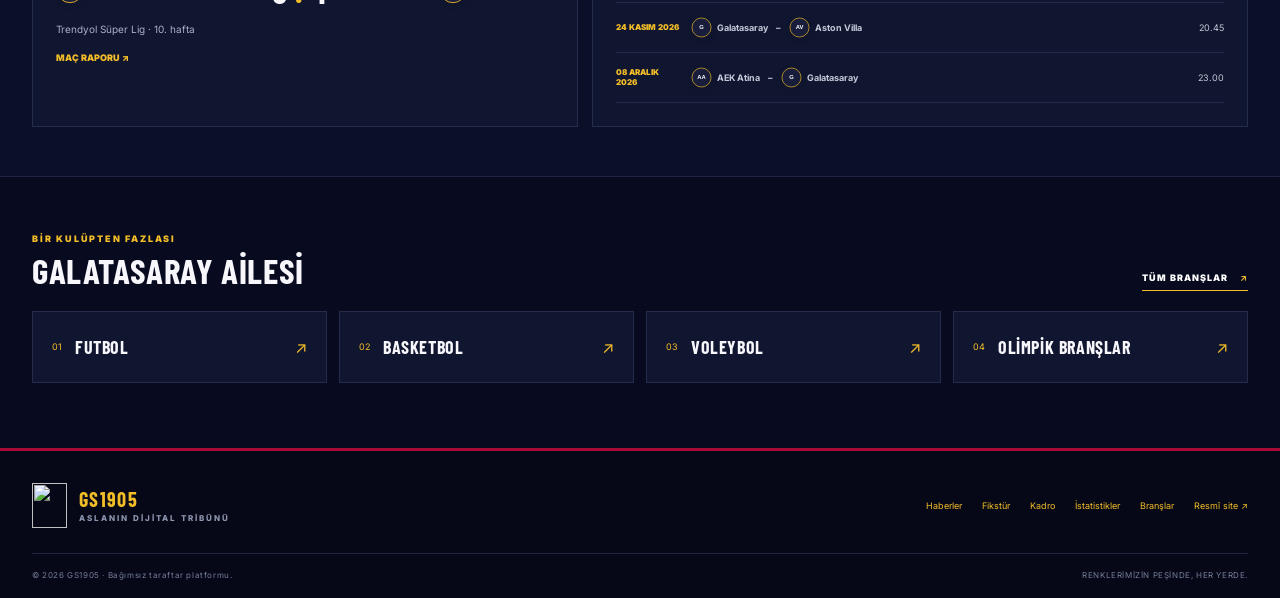
==== commit 157ef1d8: "Refresh team crest script on index.html" ====
--- a/index.html
+++ b/index.html
@@ -95,5 +95,5 @@
  }).catch(()=>{});
 const target=new Date('2026-11-03T20:45:00+03:00');function tick(){const d=target-Date.now(),el=document.getElementById('countdown');if(d<=0){el.textContent='MAÇ BAŞLADI';return;}const days=Math.floor(d/86400000),hours=Math.floor(d%86400000/3600000);el.textContent=days+' GÜN  '+hours+' SAAT KALDI';}tick();setInterval(tick,60000);
 </script>
-<script src="assets/team-logos.js?v=2" defer></script>
+<script src="assets/team-logos.js?v=3" defer></script>
 </body></html>
